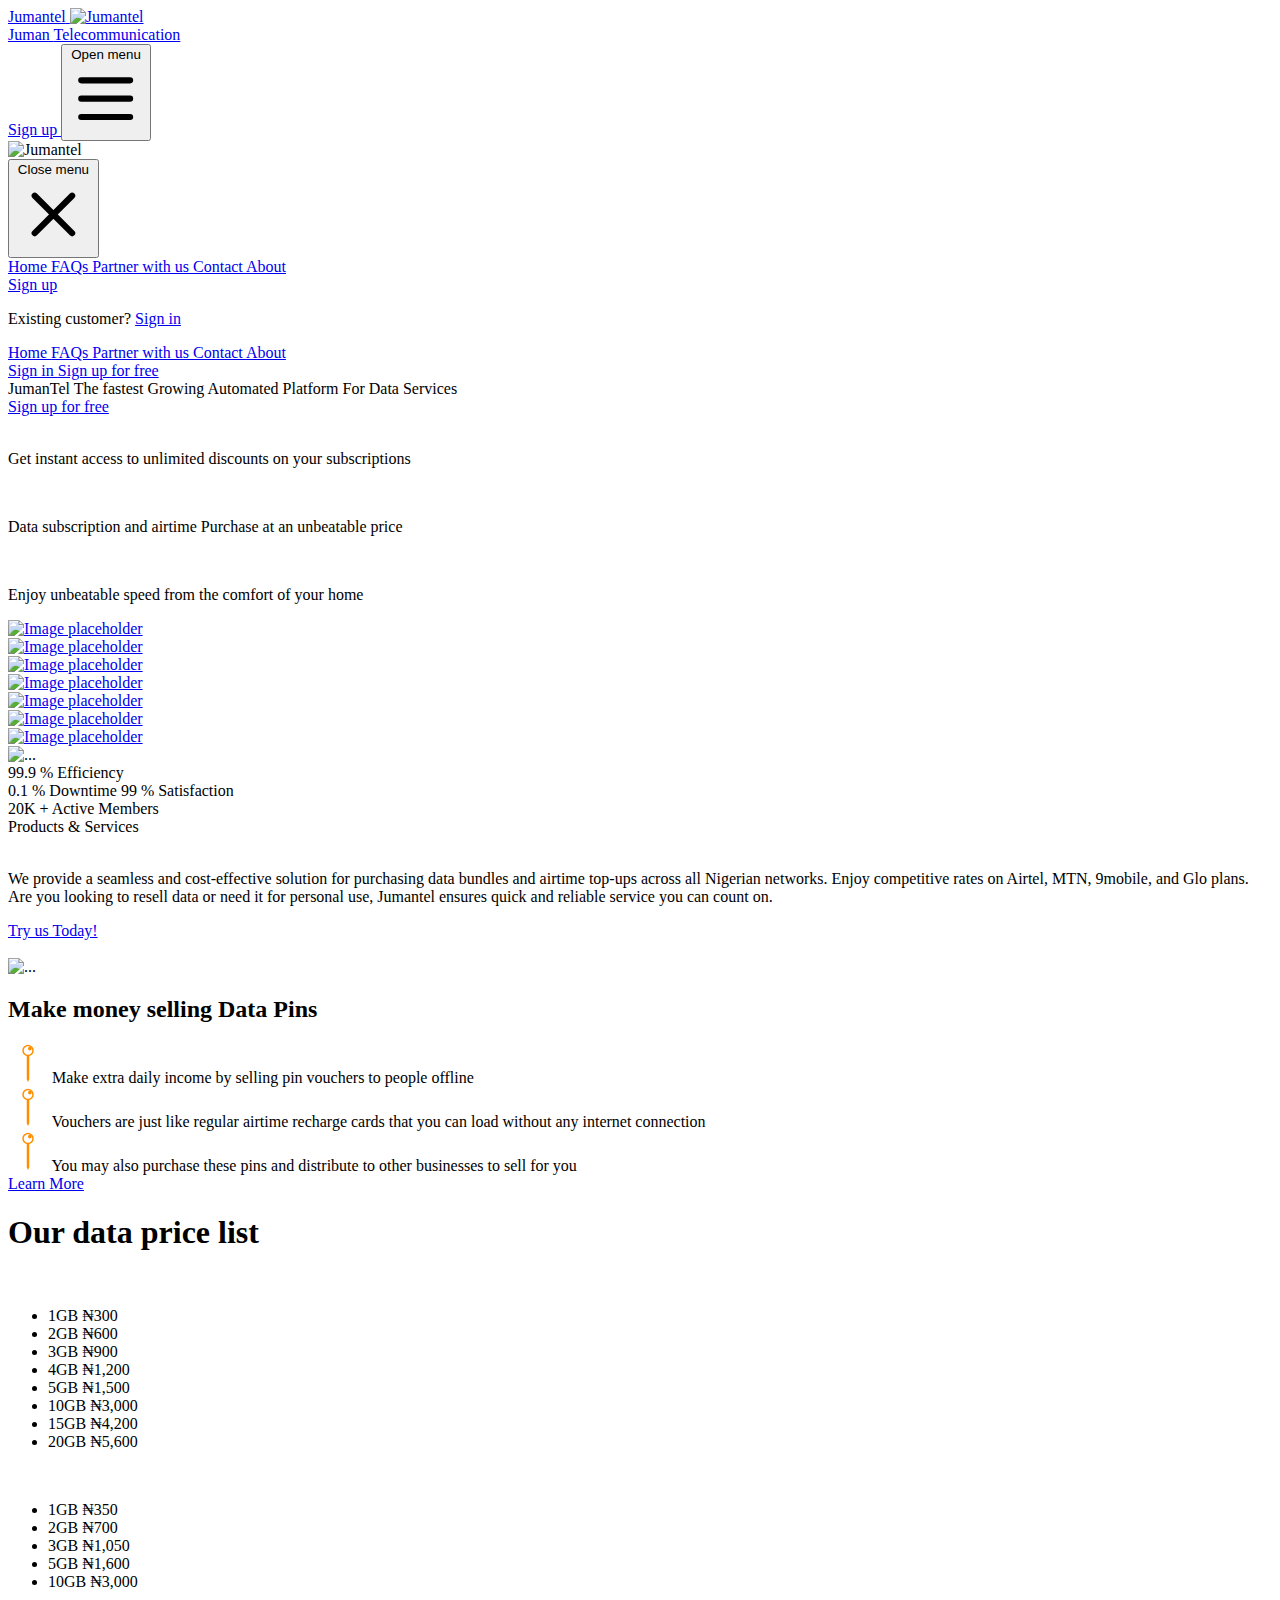
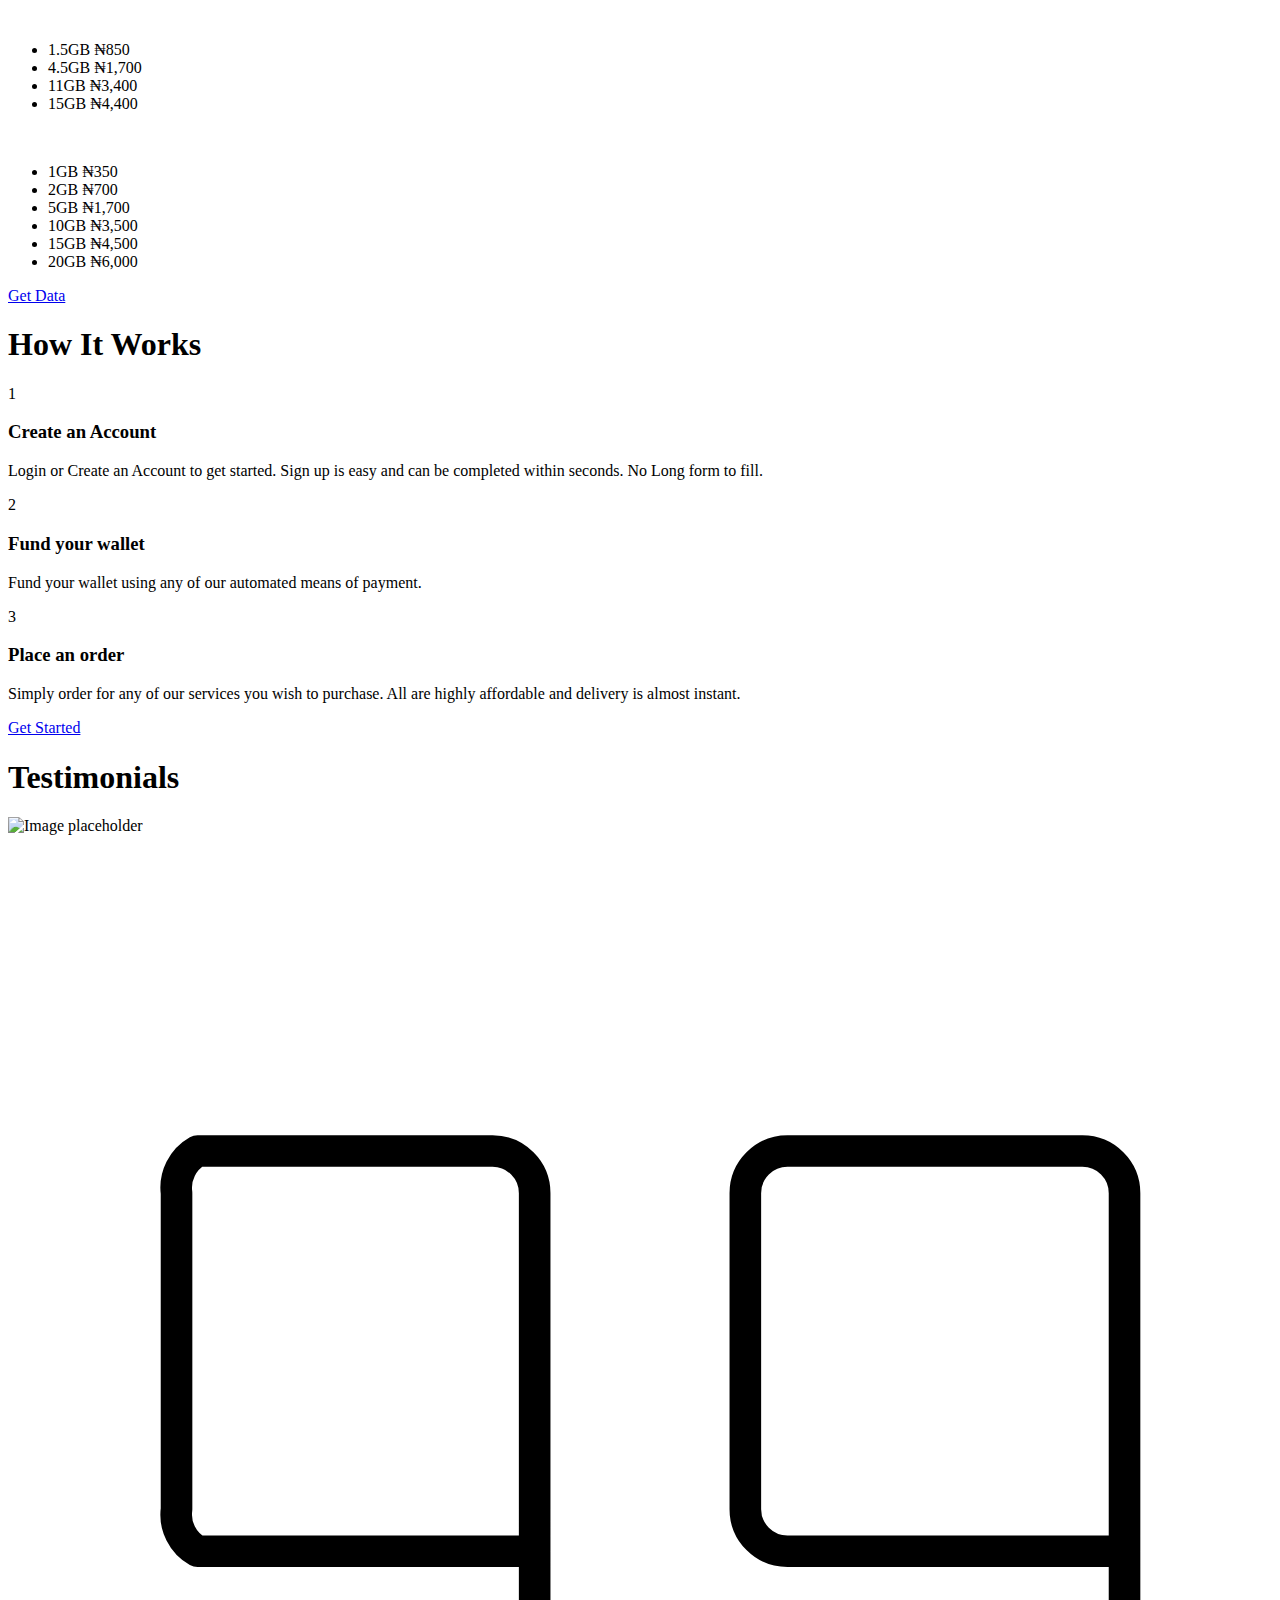
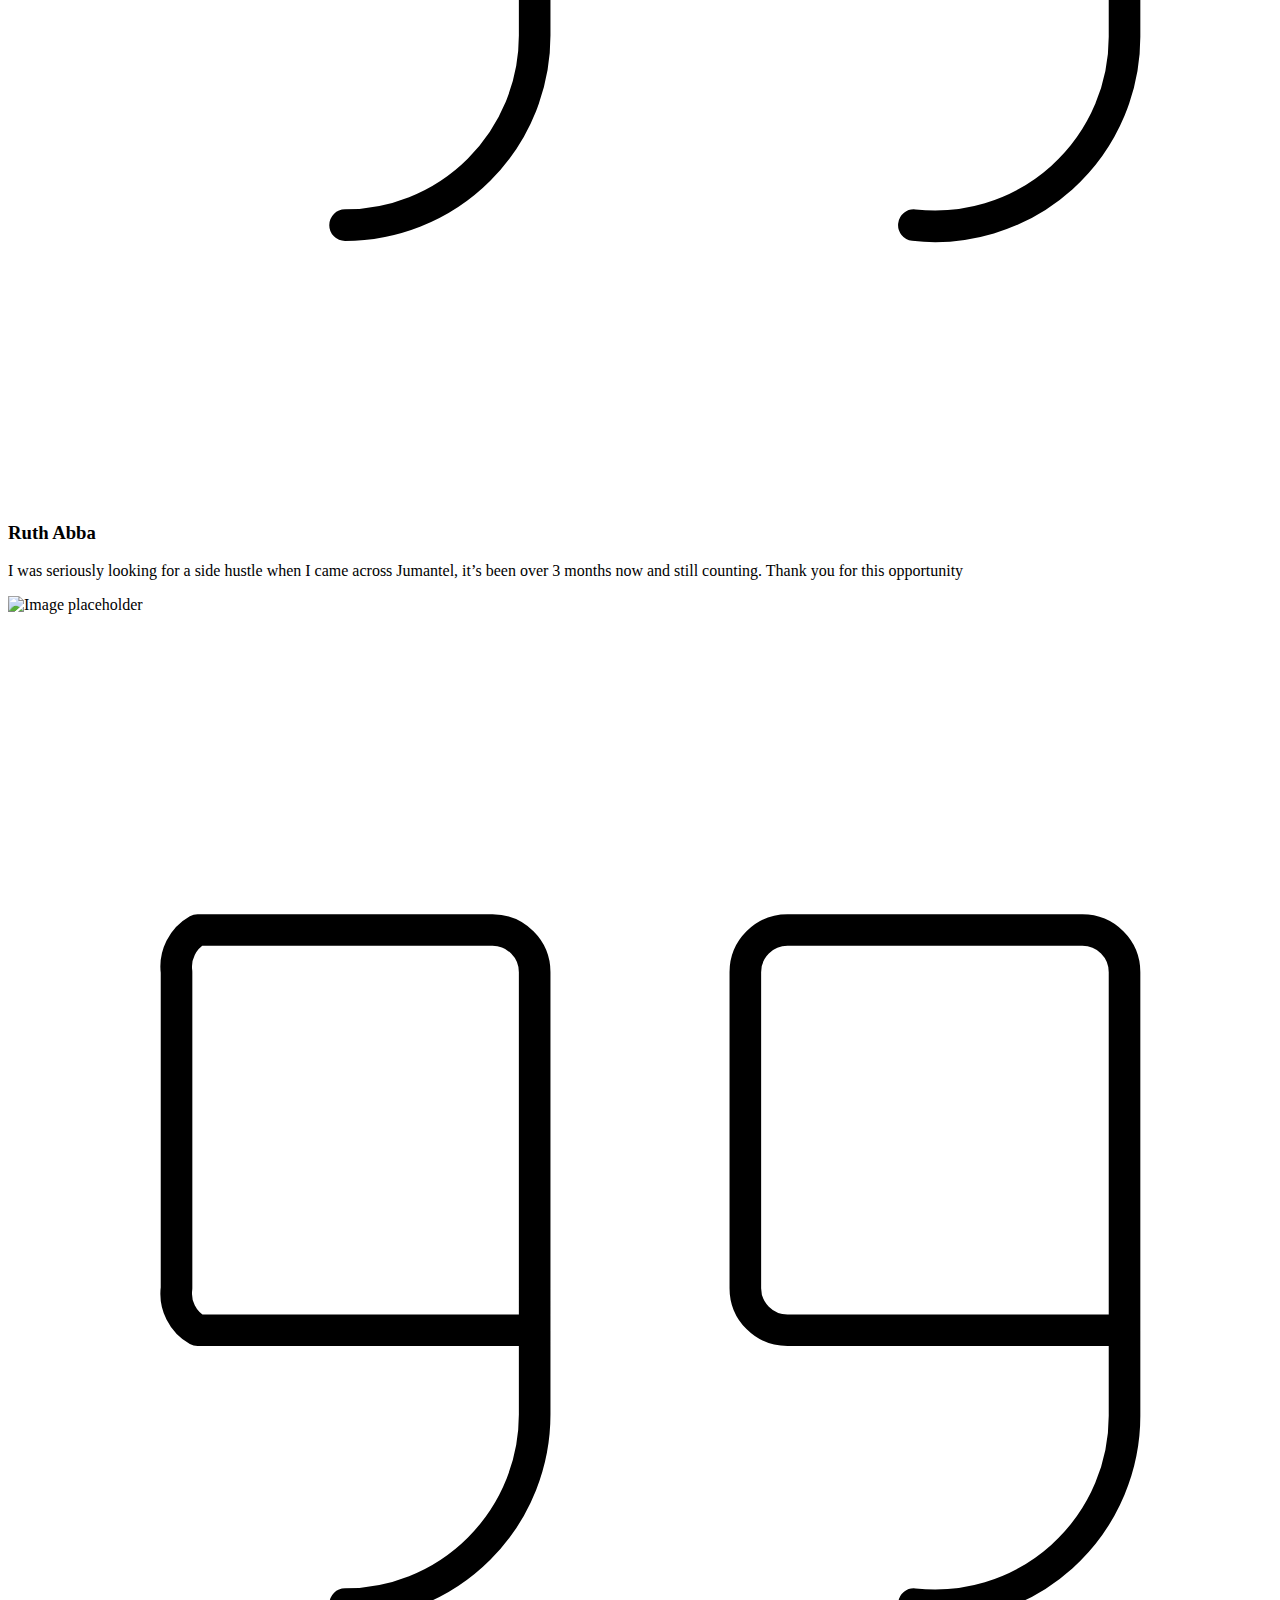
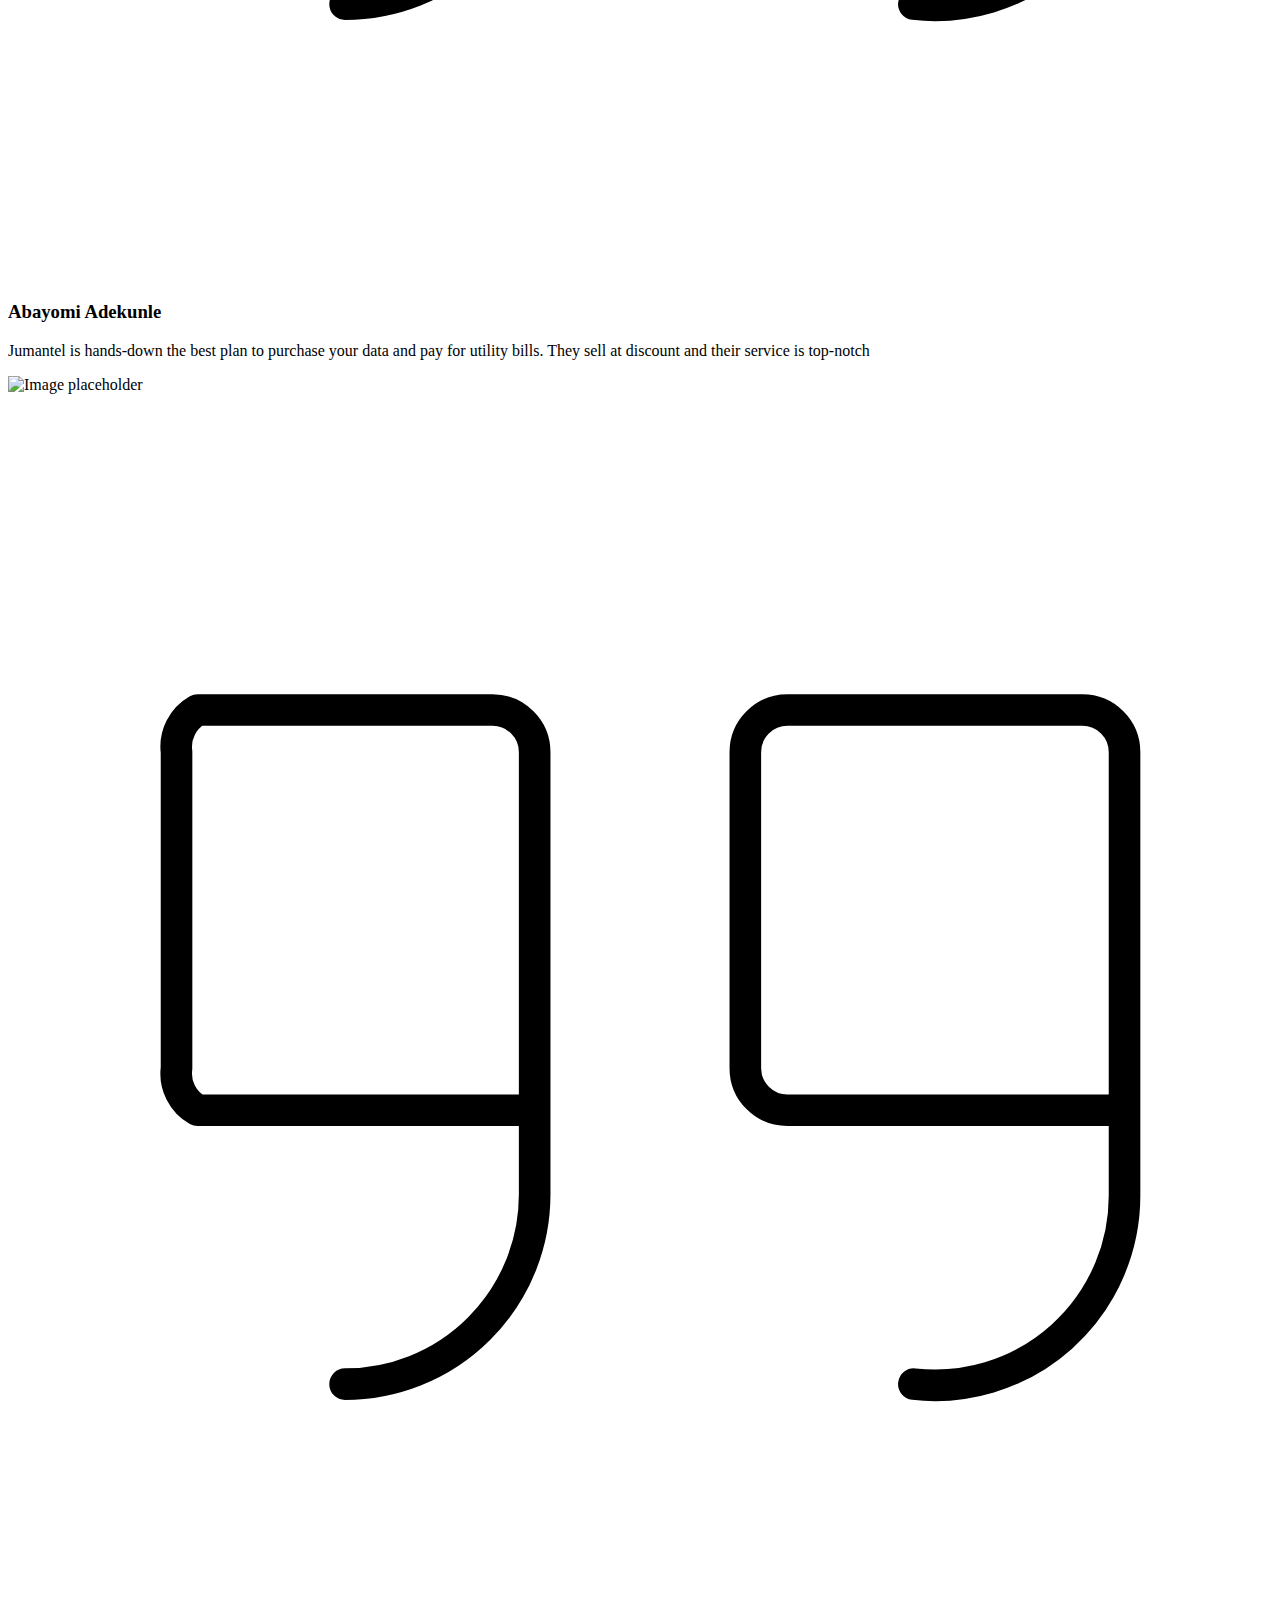
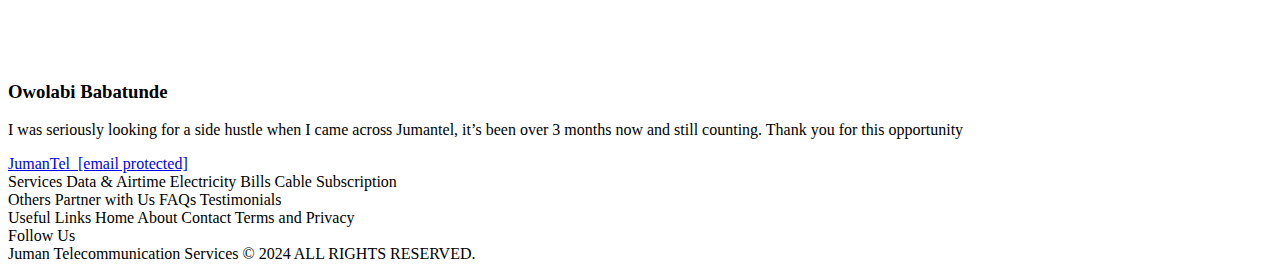
==== index.html @ 41f4f339 "Update index.html" ====
<!DOCTYPE html>
<html lang="en">

<head>
    <meta charset="UTF-8">
    <meta http-equiv="X-UA-Compatible" content="IE=edge">
    <meta name="viewport" content="width=device-width, initial-scale=1.0">
    <title>Buy cheap data plans for MTN,Glo,Airtel,9Mobile | Jumantel</title>

    <link rel="preconnect" href="https://fonts.googleapis.com/">
    <link rel="preconnect" href="https://fonts.gstatic.com/">
    <link href="https://fonts.googleapis.com/css2?family=Lato:ital,wght@0,100;0,300;0,400;0,700;0,900;1,100;1,300;1,400;1,700;1,900&amp;display=swap" rel="stylesheet"> 


    <link rel="icon" href="favicon.ico" >    
	<link rel="shortcut icon" href="favicon.ico" type="image/x-icon">
<link rel="icon" href="favicon.ico" type="image/x-icon">


<meta name="msapplication-TileColor" content="#ffffff">
<meta name="msapplication-TileImage" content="favicons/ms-icon-144x144.png">
<meta name="theme-color" content="#ffffff">    <link rel="mask-icon" href="home/outsource1/safari-pinned-tab.svg" color="#5bbad5">
    <meta name="msapplication-TileColor" content="#da532c">
    <meta name="theme-color" content="#ffffff">


    <link href="../cdn.jsdelivr.net/npm/bootstrap%405.1.1/dist/css/bootstrap.min.css" rel="stylesheet">

 
    <link rel="stylesheet" href="../unpkg.com/swiper%407.4.1/swiper-bundle.min.css"/>

    <!--Style-->
    <link rel="stylesheet" href="home/outsource1/style.css">

    <!--Alpine-->
    <script defer src="../unpkg.com/alpinejs%403.14.7/dist/cdn.min.js"></script>
    
<style type="text/css">
.social-icon svg{
    width: 30px;
    height: 30px;
}
</style>
    
</head>
<body class="font-Poppins">

    <header class="relative bg-brand-light border-b border-brand">

    <div class="max-w-7xl mx-auto px-4 sm:px-6">
      <div class="flex justify-between items-center py-4 md:justify-start md:space-x-10">
        
        <div class="flex justify-start lg:w-0 lg:flex-1">
          <a href="index.html" class="flex items-center space-x-1">
            <span class="sr-only">Jumantel</span>
            <img class="h-8 w-auto sm:h-10" src="home/outsource1/img/jumantelLogo.png" alt="Jumantel">
            <div class="italic font-black text-brand">Juman
                <span class="text-brand-yellow filter blur-[.7px]">Telecommunication</span>
            </div>
          </a>
        </div>
       
        <div x-data="{ open: false }">
            <div class="-mr-2 -my-2 md:hidden flex items-center">
                <a href="register.html" class="mr-1 whitespace-nowrap inline-flex items-center justify-center text-sm font-medium text-brand hover:text-brand">
                    Sign up
                </a>
                <button @click="open = ! open" type="button" class="p-2 inline-flex items-center justify-center text-brand focus:outline-none focus:ring-2 focus:ring-inset focus:ring-brand" aria-expanded="false">
                  <span class="sr-only">Open menu</span>
            
                  <svg class="h-6 w-6" xmlns="http://www.w3.org/2000/svg" fill="none" viewBox="0 0 24 24" stroke="currentColor" aria-hidden="true">
                    <path stroke-linecap="round" stroke-linejoin="round" stroke-width="2" d="M4 6h16M4 12h16M4 18h16" />
                  </svg>
                </button>
              </div>
             

          <div x-cloak x-show="open" x-transition @click.outside="open = false" class="z-50 absolute top-0 inset-x-0 p-2 transition transform origin-top-right md:hidden">
              <div class="rounded-lg shadow-lg ring-1 ring-black ring-opacity-5 bg-brand-light divide-y-2 divide-gray-50">
                
                <div class="pt-5 pb-6 px-5">
                  
                    <div class="flex items-center justify-between">
                        <div>
                        <img class="h-8 w-auto" src="home/outsource1/img/jumantelLogo.png" alt="Jumantel">
                        </div>
                        <div class="-mr-2">
                        <button @click="open = !open" type="button" class="bg-white rounded-md p-2 inline-flex items-center justify-center text-gray-400 hover:text-gray-500 hover:bg-gray-100 focus:outline-none focus:ring-2 focus:ring-inset focus:ring-indigo-500">
                            <span class="sr-only">Close menu</span>
                            <!-- Heroicon name: outline/x -->
                            <svg class="h-6 w-6" xmlns="http://www.w3.org/2000/svg" fill="none" viewBox="0 0 24 24" stroke="currentColor" aria-hidden="true">
                            <path stroke-linecap="round" stroke-linejoin="round" stroke-width="2" d="M6 18L18 6M6 6l12 12" />
                            </svg>
                        </button>
                        </div>
                    </div>
        
                    <div class="mt-6">
                        <nav class="grid gap-y-8">
                            <a href="#" class="-m-3 p-3 flex items-center rounded-md hover:bg-gray-50">
                                <span class="ml-3 text-base font-medium text-gray-900">
                                Home
                                </span>
                            </a>
                            <a href="#" class="-m-3 p-3 flex items-center rounded-md hover:bg-gray-50">
                                <span class="ml-3 text-base font-medium text-gray-900">
                                FAQs
                                </span>
                            </a>
                            <a href="#" class="-m-3 p-3 flex items-center rounded-md hover:bg-gray-50">
                                <span class="ml-3 text-base font-medium text-gray-900">
                                Partner with us
                                </span>
                            </a>
                            <a href="#" class="-m-3 p-3 flex items-center rounded-md hover:bg-gray-50">
                                <span class="ml-3 text-base font-medium text-gray-900">
                                Contact
                                </span>
                            </a>
                            <a href="#" class="-m-3 p-3 flex items-center rounded-md hover:bg-gray-50">
                                <span class="ml-3 text-base font-medium text-gray-900">
                                About
                                </span>
                            </a>
                        </nav>
                    </div>
        
                </div>
                
                <div class="py-6 px-5 space-y-6">
                  
                  <div>
                    <a href="register.html" class="w-full flex items-center justify-center px-4 py-2 border border-transparent rounded-md shadow-sm text-base font-medium text-white bg-brand">
                      Sign up
                    </a>
                    <p class="mt-6 text-center text-base font-medium text-gray-500">
                      Existing customer?
                      <a href="login.html" class="text-brand-yellow">
                        Sign in
                      </a>
                    </p>
                  </div>
        
                </div>
        
              </div>
            </div>
           
        </div>

       
        <nav class="hidden md:flex space-x-10">
          <a href="#" class="text-sm font-medium text-brand hover:text-brand-yellow">
            Home
          </a>
          <a href="privacy-policy" class="text-sm font-medium text-brand hover:text-brand-yellow">
            FAQs
          </a>
          <a href="#" class="text-sm font-medium text-brand hover:text-brand-yellow">
            Partner with us
          </a>
          <a href="#" class="text-sm font-medium text-brand hover:text-brand-yellow">
            Contact
          </a>
          <a href="#" class="text-sm font-medium text-brand hover:text-brand-yellow">
            About
          </a>
        </nav>
        <!--End: Navigation-->
        
        <!--Begin: Authentication-->
        <div class="hidden md:flex items-center justify-end md:flex-1 lg:w-0 space-x-10">
          <a href="login.html" class="whitespace-nowrap text-sm font-medium text-brand hover:text-brand">
            Sign in
          </a>
          <a href="register.html" class="ml-8 whitespace-nowrap inline-flex items-center justify-center text-sm font-medium py-2 px-4 rounded-md shadow bg-brand text-white hover:text-brand-yellow">
            Sign up for free
          </a>
        </div>
        <!--End: Authentication-->

      </div>
    </div>

    </header>
    <!--End: Header -->

    <!--Begin: Hero Section-->
    <section class="overflow-x-hidden bg-brand-light">
        <div class="max-w-7xl mx-auto px-4 sm:px-6 lg:px-8">
          <div class="grid grid-cols-1 md:grid-cols-2 lg:gap-20 md:pt-24">
            
            <div class="md:container mt-4 md:mt-0">

                <div class="flex flex-row space-x-5 absolute">
                    <span class="flex h-1 w-1 md:h-3 md:w-3">
                      <span class="animate-ping absolute inline-flex h-full w-full rounded-full bg-brand-yellow opacity-75"></span>
                      <span class="relative inline-flex rounded-full h-1 w-1 md:h-3 md:w-3 bg-brand-yellow"></span>
                    </span>
                    <div style="top: 25vh; left: 10vw; filter: blur(20px);" class="absolute bg-blue-900 rounded-full w-10 h-10 bg-opacity-50 animate-bounce"></div>
                    <div style="top: 5vh; left: 25vw; filter: blur(20px);" class="absolute bg-red-900 rounded-full w-10 h-10 bg-opacity-50 animate-bounce"></div>
                    <div style="top: 15vh; left: 50vw; filter: blur(9px);" class="absolute bg-green-900 rounded-full w-10 h-10 bg-opacity-50"></div>
                </div>

                <!-- Heading -->
              <div class="flex flex-col text-base lg:text-6xl">
                <span class="text-brand-yellow font-black">JumanTel</span>
                <span class="mt-3 text-xl lg:text-3xl text-black font-medium">The fastest Growing Automated Platform For Data Services</span>
              </div>
  
              <!-- Buttons -->
              <div class="mt-4 lg:mt-10">
                <a href="register.html" class="text-lg text-white py-2 px-5 rounded-md bg-brand shadow">
                    Sign up for free
                </a>
              </div>

                <!--Begin: Features-->
                <div class="z-50 lg:container mt-10 px-4 py-2 bg-white bg-opacity-25 backdrop-filter backdrop-blur-3xl shadow rounded-lg">
                    <div class="row">
                    <div class="col-12 col-md-4 flex flex-col items-center">

                        <!-- Icon -->
                        <div class="icon text-primary mb-3">
                        <img src="home/outsource1/img/man.png" class="max-w-[5rem]" alt="">
                        </div>

                        <!-- Text -->
                        <p class="text-center text-black mb-6 mb-md-0">
                            Get instant access to unlimited discounts on your subscriptions
                        </p>

                    </div>
                    <div class="col-12 col-md-4 flex flex-col items-center border-r border-l border-brand-yellow border-opacity-25">

                        <!-- Icon -->
                        <div class="icon text-primary mb-3">
                            <img src="home/outsource1/img/charts.png" class="max-w-[5rem]" alt="">
                        </div>

                        <!-- Text -->
                        <p class="text-center text-black mb-6 mb-md-0">
                            Data subscription and airtime Purchase at an unbeatable price
                        </p>

                    </div>
                    <div class="col-12 col-md-4 flex flex-col items-center">

                        <!-- Icon -->
                        <div class="icon text-primary mb-3">
                            <img src="home/outsource1/img/money.png" class="max-w-[5rem]" alt="">
                        </div>

                        <!-- Text -->
                        <p class="text-center text-black mb-0">
                            Enjoy unbeatable speed from the comfort of your home
                        </p>

                    </div>
                    </div> <!-- / .row -->
                </div>
                <!--End: Features-->

            </div>

            
            <div class="hidden md:block absolute top-[30vh] left-[100vh] h-[36rem] w-[36rem] animate-spin-slower overflow-x-hidden">
                <a href="#">
                    <div class="absolute inset-y-0 right-0 overflow-hidden">
                        <img alt="Image placeholder" src="home/outsource1/img/Airtel-Airtime.jpg" class="animate-spin-slower max-w-[2rem] rounded-full">
                    </div>
                </a>
                <a href="#">
                    <div class="absolute bottom-0 left-0 overflow-hidden">
                        <img alt="Image placeholder" src="home/outsource1/img/9mobile-Airtime.jpg" class="animate-spin-slower max-w-[2rem] rounded-full">
                    </div>
                </a>
            </div>
            <div class="hidden md:block absolute top-[30vh] left-[100vh] h-[36rem] w-[36rem] animate-spin-r overflow-x-hidden">
                <a href="#">
                    <div class="absolute top-0 left-0 overflow-hidden">
                        <img alt="Image placeholder" src="home/outsource1/img/MTN-Airtime.jpg" class="animate-spin-slower max-w-[2rem] rounded-full">
                    </div>
                </a>
                <a href="#">
                    <div class="absolute bottom-0 right-0 overflow-hidden">
                        <img alt="Image placeholder" src="home/outsource1/img/GLO-Airtime.jpg" class="animate-spin-slower max-w-[2rem] rounded-full">
                    </div>
                </a>
            </div>
            <div class="hidden md:block absolute top-[40vh] left-[110vh] h-[28rem] w-[28rem] animate-spin-slow overflow-x-hidden">
                <a href="#">
                    <div class="absolute bottom-0 right-0 overflow-hidden">
                        <img alt="Image placeholder" src="home/outsource1/img/Pay-DSTV-Subscription.jpg" class="animate-spin-slower max-w-[2rem] rounded-full">
                    </div>
                </a>
                <a href="#">
                    <div class="absolute inset-x-0 right-0 overflow-hidden">
                        <img alt="Image placeholder" src="home/outsource1/img/Gotv-Payment.jpg" class="animate-spin-slower max-w-[2rem] rounded-full">
                    </div>
                </a>
            </div>
            <div class="hidden md:block absolute top-[40vh] left-[110vh] h-[28rem] w-[28rem] animate-spin-r-fast overflow-x-hidden">
                <a href="#">
                    <div class="absolute top-0 right-0 overflow-hidden">
                        <img alt="Image placeholder" src="home/outsource1/img/Startimes-Subscription.jpg" class="animate-spin-slower max-w-[2rem] rounded-full">
                    </div>
                </a>
            </div>

            <!-- Image -->
            <img src="home/outsource1/img/anna.png" class="z-30 object-contain img-fluid" alt="...">

          </div> <!-- / .row -->
        </div> <!-- / .container -->
      </section>
    <!--End: Hero Section-->

    <!--Begin: Stats Section-->
    <section class="md:mx-20 -my-16 relative z-[60] bg-brand-light bg-opacity-75 backdrop-filter backdrop-blur-lg shadow rounded-lg py-1 md:py-3 px-1 md:px-5">
        
        <div class="flex justify-around text-sm md:text-5xl font-black text-gray-900">
            <!--Users-->
            <span class="flex flex-col items-center">
                99.9 % 
                <span class="text-xs md:text-base text-gray-600 font-semibold md:mt-3">Efficiency</span>
            </span>
            <!--Users-->
            <!--Transactions-->
            <div class="flex space-x-10 md:space-x-20 md:px-5 border-l border-r border-gray-800 border-opacity-25">
                <span class="flex flex-col items-center">
                    0.1 % 
                    <span class="text-xs md:text-base text-gray-600 font-semibold md:mt-3">Downtime</span>
                </span>
                <span class="flex flex-col items-center">
                    99 % 
                    <span class="text-xs md:text-base text-gray-600 font-semibold md:mt-3">Satisfaction</span>
                </span>
            </div>
            <!--Transactions-->
            <!--Users-->
            <span class="flex flex-col items-center">
                20K + 
                <span class="text-xs md:text-base text-gray-600 font-semibold md:mt-3">Active Members</span>
            </span>
            <!--Users-->
        </div>
        
    </section>
    <!--Begin: Stats Section-->

    <!--Begin: Products Section-->
    <section class="md:mx-20 mt-24 md:mt-32">

        <div class="flex justify-center text-gray-800 text-xl md:text-5xl font-black">
            Products & Services
        </div>
        <br />
        <div class="container jumbotron text-center">
        	<p>
				We provide a seamless and cost-effective solution for purchasing data bundles and airtime top-ups across all Nigerian networks. 
                Enjoy competitive rates on Airtel, MTN, 9mobile, and Glo plans.
				<br />
				Are you looking to resell data or need it for personal use, Jumantel ensures quick and reliable service you can count on.
			</p>
			
			<a href="login.html" class="site-btn mt-3">Try us Today!</a>
        </div>
        <br />
        
        
    </section>
    <!--End: Products Section-->

    <!--Begin: Make money section-->
    <section class="bg-brand-light pt-4 md:pt-11 pb-4 md:pb-11 md:mx-10 mt-5 md:mt-20">
        <div class="">
            <div class="row items-center">
              <div class="hidden md:flex col-12 col-md-5 col-lg-6 order-md-2">
    
                <!-- Image -->
                <img src="home/outsource1/img/bro.png" alt="..." class="img-fluid mb-6 mb-md-0">
    
              </div>
              <div class="col-12 col-md-7 col-lg-6 order-md-1 pl-8 md:pl-20">
    
                <!-- Heading -->
                <h2 class="text-xl md:text-3xl text-brand-yellow">
                    Make money selling Data Pins
                </h2>
    
                <!-- Items -->
                <div class="flex items-center mt-3 md:mt-5">
                    <svg width="40" height="40" viewBox="0 0 40 40" fill="none" xmlns="http://www.w3.org/2000/svg">
                        <path d="M20 12.5024C22.7614 12.5024 25 10.2639 25 7.50244C25 4.74102 22.7614 2.50244 20 2.50244C17.2386 2.50244 15 4.74102 15 7.50244C15 10.2639 17.2386 12.5024 20 12.5024Z" stroke="#FF8F00" stroke-width="1.5" stroke-linecap="round" stroke-linejoin="round"/>
                        <path d="M21.0275 12.3343C21.155 12.4618 21.2266 12.6347 21.2266 12.8149V35.7493C21.2264 36.0783 21.1609 36.404 21.0338 36.7074L20.2476 38.5813C20.2233 38.6254 20.1876 38.6622 20.1443 38.6879C20.1006 38.7138 20.0508 38.7275 20 38.7275C19.9492 38.7275 19.8994 38.7138 19.8557 38.6879C19.8124 38.6622 19.7767 38.6254 19.7524 38.5813L18.9662 36.7074C18.8391 36.404 18.7736 36.0783 18.7734 35.7493V12.8149C18.7734 12.6347 18.845 12.4618 18.9725 12.3343C19.1 12.2069 19.2729 12.1353 19.4531 12.1353H20.5469C20.7271 12.1353 20.9 12.2069 21.0275 12.3343Z" fill="#FF8F00" stroke="#FF8F00" stroke-width="0.046875"/>
                        <path d="M21.875 7.49902C22.9105 7.49902 23.75 6.65956 23.75 5.62402C23.75 4.58849 22.9105 3.74902 21.875 3.74902C20.8395 3.74902 20 4.58849 20 5.62402C20 6.65956 20.8395 7.49902 21.875 7.49902Z" fill="#FF8F00"/>
                        </svg>
                    <span class="text-sm md:text-base">
                        Make extra daily income by selling pin vouchers to people offline
                    </span>                        
                </div>
                <div class="flex items-center mt-3 md:mt-5">
                    <svg width="40" height="40" viewBox="0 0 40 40" fill="none" xmlns="http://www.w3.org/2000/svg">
                        <path d="M20 12.5024C22.7614 12.5024 25 10.2639 25 7.50244C25 4.74102 22.7614 2.50244 20 2.50244C17.2386 2.50244 15 4.74102 15 7.50244C15 10.2639 17.2386 12.5024 20 12.5024Z" stroke="#FF8F00" stroke-width="1.5" stroke-linecap="round" stroke-linejoin="round"/>
                        <path d="M21.0275 12.3343C21.155 12.4618 21.2266 12.6347 21.2266 12.8149V35.7493C21.2264 36.0783 21.1609 36.404 21.0338 36.7074L20.2476 38.5813C20.2233 38.6254 20.1876 38.6622 20.1443 38.6879C20.1006 38.7138 20.0508 38.7275 20 38.7275C19.9492 38.7275 19.8994 38.7138 19.8557 38.6879C19.8124 38.6622 19.7767 38.6254 19.7524 38.5813L18.9662 36.7074C18.8391 36.404 18.7736 36.0783 18.7734 35.7493V12.8149C18.7734 12.6347 18.845 12.4618 18.9725 12.3343C19.1 12.2069 19.2729 12.1353 19.4531 12.1353H20.5469C20.7271 12.1353 20.9 12.2069 21.0275 12.3343Z" fill="#FF8F00" stroke="#FF8F00" stroke-width="0.046875"/>
                        <path d="M21.875 7.49902C22.9105 7.49902 23.75 6.65956 23.75 5.62402C23.75 4.58849 22.9105 3.74902 21.875 3.74902C20.8395 3.74902 20 4.58849 20 5.62402C20 6.65956 20.8395 7.49902 21.875 7.49902Z" fill="#FF8F00"/>
                        </svg>
                    <span class="text-sm md:text-base">
                        Vouchers are just like regular airtime recharge cards that you can load without any internet connection 
                    </span>                        
                </div>
                <div class="flex items-center mt-3 md:mt-5">
                    <svg width="40" height="40" viewBox="0 0 40 40" fill="none" xmlns="http://www.w3.org/2000/svg">
                        <path d="M20 12.5024C22.7614 12.5024 25 10.2639 25 7.50244C25 4.74102 22.7614 2.50244 20 2.50244C17.2386 2.50244 15 4.74102 15 7.50244C15 10.2639 17.2386 12.5024 20 12.5024Z" stroke="#FF8F00" stroke-width="1.5" stroke-linecap="round" stroke-linejoin="round"/>
                        <path d="M21.0275 12.3343C21.155 12.4618 21.2266 12.6347 21.2266 12.8149V35.7493C21.2264 36.0783 21.1609 36.404 21.0338 36.7074L20.2476 38.5813C20.2233 38.6254 20.1876 38.6622 20.1443 38.6879C20.1006 38.7138 20.0508 38.7275 20 38.7275C19.9492 38.7275 19.8994 38.7138 19.8557 38.6879C19.8124 38.6622 19.7767 38.6254 19.7524 38.5813L18.9662 36.7074C18.8391 36.404 18.7736 36.0783 18.7734 35.7493V12.8149C18.7734 12.6347 18.845 12.4618 18.9725 12.3343C19.1 12.2069 19.2729 12.1353 19.4531 12.1353H20.5469C20.7271 12.1353 20.9 12.2069 21.0275 12.3343Z" fill="#FF8F00" stroke="#FF8F00" stroke-width="0.046875"/>
                        <path d="M21.875 7.49902C22.9105 7.49902 23.75 6.65956 23.75 5.62402C23.75 4.58849 22.9105 3.74902 21.875 3.74902C20.8395 3.74902 20 4.58849 20 5.62402C20 6.65956 20.8395 7.49902 21.875 7.49902Z" fill="#FF8F00"/>
                        </svg>
                    <span class="text-sm md:text-base">
                        You may also purchase these pins and distribute to other businesses to sell for you
                    </span>                        
                </div>

                <div class="text-center text-md-start mt-4">
                    <a href="#" class="btn text-brand px-5 border-2 border-brand lift me-1">
                        Learn More
                    </a>
                </div>
    
              </div>
            </div> <!-- / .row -->
          </div>
    </section>
    <!--Begin: Make money section-->
    
    <!--Begin: Price List-->
    <section class="mt-3 md:mt-10 mx-3 md:mx-24">
        <h1 class="mb-3 md:mb-10 text-base md:text-xl text-brand font-bold">
            Our data price list
        </h1>
        <!--Pricing Grid-->
        <div class="grid grid-cols-1 sm:grid-cols-2 md:grid-cols-2 lg:grid-cols-4 gap-5">
            
            <!--MTN-->
            <div class=" flex flex-col border-[1.5px] border-yellow-400 rounded-md shadow">
                <!--Image-->
                <div class="flex justify-center items-center py-2">
                    <img src="home/outsource1/img/MTN-Airtime.jpg" class="img-fluid max-w-[4rem]" alt="">
                </div>
                <!--Image-->
                <!--Items-->
                <div class="block py-2">
                    <ul class="px-3 list-none space-y-3">
                    	                    	                        <li class="flex justify-between pb-3 bg-brand-light p-2 rounded-md">
                            <span class="">1GB</span>
                            <span class="flex flex-col">
                                <span class="">₦300</span>
                            </span>
                        </li>
                                            	                        <li class="flex justify-between pb-3 bg-brand-light p-2 rounded-md">
                            <span class="">2GB</span>
                            <span class="flex flex-col">
                                <span class="">₦600</span>
                            </span>
                        </li>
                                            	                        <li class="flex justify-between pb-3 bg-brand-light p-2 rounded-md">
                            <span class="">3GB</span>
                            <span class="flex flex-col">
                                <span class="">₦900</span>
                            </span>
                        </li>
                                            	                        <li class="flex justify-between pb-3 bg-brand-light p-2 rounded-md">
                            <span class="">4GB</span>
                            <span class="flex flex-col">
                                <span class="">₦1,200</span>
                            </span>
                        </li>
                                            	                        <li class="flex justify-between pb-3 bg-brand-light p-2 rounded-md">
                            <span class="">5GB</span>
                            <span class="flex flex-col">
                                <span class="">₦1,500</span>
                            </span>
                        </li>
                                            	                        <li class="flex justify-between pb-3 bg-brand-light p-2 rounded-md">
                            <span class="">10GB</span>
                            <span class="flex flex-col">
                                <span class="">₦3,000</span>
                            </span>
                        </li>
                                            	                        <li class="flex justify-between pb-3 bg-brand-light p-2 rounded-md">
                            <span class="">15GB</span>
                            <span class="flex flex-col">
                                <span class="">₦4,200</span>
                            </span>
                        </li>
                                            	                        <li class="flex justify-between pb-3 bg-brand-light p-2 rounded-md">
                            <span class="">20GB</span>
                            <span class="flex flex-col">
                                <span class="">₦5,600</span>
                            </span>
                        </li>
                                            	                    	                    	                    	                    	                    	                    	                    	                    	                    	                    	                    	                    	                    	                    	                    </ul>
                </div>
                <!--Items-->
            </div>
            <!--MTN-->
            
            <!--GLO-->
            <div class="flex flex-col border-[1.5px] border-green-500 rounded-md shadow">
                <!--Image-->
                <div class="flex justify-center items-center py-2">
                    <img src="home/outsource1/img/GLO-Airtime.jpg" class="img-fluid max-w-[4rem]" alt="">
                </div>
                <!--Image-->
                <!--Items-->
                <div class="block py-2">
                    <ul class="px-3 list-none space-y-3">
                    	                    	                    	                    	                    	                    	                    	                    	                    	                    	                    	                    	                    	                    	                    	                    	                        <li class="flex justify-between pb-3 bg-brand-light p-2 rounded-md">
                            <span class="">1GB</span>
                            <span class="flex flex-col">
                                <span class="">₦350</span>
                            </span>
                        </li>
                                            	                        <li class="flex justify-between pb-3 bg-brand-light p-2 rounded-md">
                            <span class="">2GB</span>
                            <span class="flex flex-col">
                                <span class="">₦700</span>
                            </span>
                        </li>
                                            	                        <li class="flex justify-between pb-3 bg-brand-light p-2 rounded-md">
                            <span class="">3GB</span>
                            <span class="flex flex-col">
                                <span class="">₦1,050</span>
                            </span>
                        </li>
                                            	                        <li class="flex justify-between pb-3 bg-brand-light p-2 rounded-md">
                            <span class="">5GB</span>
                            <span class="flex flex-col">
                                <span class="">₦1,600</span>
                            </span>
                        </li>
                                            	                        <li class="flex justify-between pb-3 bg-brand-light p-2 rounded-md">
                            <span class="">10GB</span>
                            <span class="flex flex-col">
                                <span class="">₦3,000</span>
                            </span>
                        </li>
                                            	                    	                    	                    	                    </ul>
                </div>
                <!--Items-->
            </div>
            <!--GLO-->
            <!--9MOBILE-->
            <div class="flex flex-col border-[1.5px] border-green-700 rounded-md shadow">
                <!--Image-->
                <div class="flex justify-center items-center py-2">
                    <img src="home/outsource1/img/9mobile-Airtime.jpg" class="img-fluid max-w-[4rem]" alt="">
                </div>
                <!--Image-->
                <!--Items-->
                <div class="block py-2">
                    <ul class="px-3 list-none space-y-3">
                    	                    	                    	                    	                    	                    	                    	                    	                    	                    	                    	                    	                    	                    	                    	                    	                    	                    	                    	                    	                    	                        <li class="flex justify-between pb-3 bg-brand-light p-2 rounded-md">
                            <span class="">1.5GB</span>
                            <span class="flex flex-col">
                                <span class="">₦850</span>
                            </span>
                        </li>
                                            	                        <li class="flex justify-between pb-3 bg-brand-light p-2 rounded-md">
                            <span class="">4.5GB</span>
                            <span class="flex flex-col">
                                <span class="">₦1,700</span>
                            </span>
                        </li>
                                            	                        <li class="flex justify-between pb-3 bg-brand-light p-2 rounded-md">
                            <span class="">11GB</span>
                            <span class="flex flex-col">
                                <span class="">₦3,400</span>
                            </span>
                        </li>
                                            	                        <li class="flex justify-between pb-3 bg-brand-light p-2 rounded-md">
                            <span class="">15GB</span>
                            <span class="flex flex-col">
                                <span class="">₦4,400</span>
                            </span>
                        </li>
                                            </ul>
                </div>
                <!--Items-->
            </div>
            <!--9MOBILE-->
            <!--AIRTEL-->
            <div class="flex flex-col border-[1.5px] border-red-700 rounded-md shadow">
                <!--Image-->
                <div class="flex justify-center items-center py-2">
                    <img src="home/outsource1/img/Airtel-Airtime.jpg" class="img-fluid max-w-[4rem]" alt="">
                </div>
                <!--Image-->
                <!--Items-->
                <div class="block py-2">
                    <ul class="px-3 list-none space-y-3">
                    	                    	                    	                    	                    	                    	                    	                    	                    	                    	                        <li class="flex justify-between pb-3 bg-brand-light p-2 rounded-md">
                            <span class="">1GB</span>
                            <span class="flex flex-col">
                                <span class="">₦350</span>
                            </span>
                        </li>
                                            	                        <li class="flex justify-between pb-3 bg-brand-light p-2 rounded-md">
                            <span class="">2GB</span>
                            <span class="flex flex-col">
                                <span class="">₦700</span>
                            </span>
                        </li>
                                            	                        <li class="flex justify-between pb-3 bg-brand-light p-2 rounded-md">
                            <span class="">5GB</span>
                            <span class="flex flex-col">
                                <span class="">₦1,700</span>
                            </span>
                        </li>
                                            	                        <li class="flex justify-between pb-3 bg-brand-light p-2 rounded-md">
                            <span class="">10GB</span>
                            <span class="flex flex-col">
                                <span class="">₦3,500</span>
                            </span>
                        </li>
                                            	                        <li class="flex justify-between pb-3 bg-brand-light p-2 rounded-md">
                            <span class="">15GB</span>
                            <span class="flex flex-col">
                                <span class="">₦4,500</span>
                            </span>
                        </li>
                                            	                        <li class="flex justify-between pb-3 bg-brand-light p-2 rounded-md">
                            <span class="">20GB</span>
                            <span class="flex flex-col">
                                <span class="">₦6,000</span>
                            </span>
                        </li>
                                            	                    	                    	                    	                    	                    	                    	                    	                    	                    </ul>
                </div>
                <!--Items-->
            </div>
            <!--AIRTEL-->
        </div>
        <!--Pricing Grid-->

        <!--Get Data-->
        <div class="flex justify-center items-center text-center text-md-start mt-10">
            <a href="login.html" class="btn text-brand px-5 border-[1.2px] border-brand lift me-1">
                Get Data
            </a>
        </div>
        <!--Get Data-->
        
    </section>
    <!--End: Price List-->    
    <!--Begin: How it works-->
    <section class="mt-3 md:mt-20 mx-3 md:mx-24">
        <h1 class="mb-3 md:mb-10 text-base md:text-xl text-brand font-bold">
            How It Works
        </h1>

        <!--Begin: Grid-->
        <div class="row gap-5">
            <!--Begin: Column-->
            <div class="col px-10 bg-brand-light">
                <!-- Icon -->
                <div class="mb-2 mt-4">
                    <div class="relative w-16 h-16 bg-white border-[1px] border-brand rounded-full flex justify-center items-center text-center text-4xl text-brand-yellow p-4">
                        1
                    </div>
                </div>
                <!-- Heading -->
                <h3 class="text-base font-bold text-brand mb-2">
                    Create an Account
                </h3>
                <!-- Text -->
                <p class="text-black mb-6 md:mb-4">
                    Login or Create an Account to get started. Sign up is easy and can be completed within seconds. No Long form to fill.
                </p>
            </div>
            <!--End: Column-->

            <!--Begin: Column-->
            <div class="col px-10 bg-brand-light">
                <!-- Icon -->
                <div class="mb-2 mt-4">
                    <div class="relative w-16 h-16 bg-white border-[1px] border-brand rounded-full flex justify-center items-center text-center text-4xl text-brand-yellow p-4">
                        2
                    </div>
                </div>
                <!-- Heading -->
                <h3 class="text-base font-bold text-brand mb-2">
                    Fund your wallet
                </h3>
                <!-- Text -->
                <p class="text-black mb-6 md:mb-4">
                    Fund your wallet using any of our automated means of payment.
                </p>
            </div>
            <!--End: Column-->

            <!--Begin: Column-->
            <div class="col px-10 bg-brand-light">
                <!-- Icon -->
                <div class="mb-2 mt-4">
                    <div class="relative w-16 h-16 bg-white border-[1px] border-brand rounded-full flex justify-center items-center text-center text-4xl text-brand-yellow p-4">
                        3
                    </div>
                </div>
                <!-- Heading -->
                <h3 class="text-base font-bold text-brand mb-2">
                    Place an order 
                </h3>
                <!-- Text -->
                <p class="text-black mb-6 md:mb-4">
                    Simply order for any of our services you wish to purchase. All are highly affordable and delivery is almost instant.
                </p>
            </div>
            <!--End: Column-->

        </div>
        <!--End: Grid-->

        <!--Get Started-->
        <div class="flex justify-center items-center text-center text-md-start mt-10">
            <a href="login.html" class="btn text-brand px-5 border-[1.2px] border-brand lift me-1">
                Get Started
            </a>
        </div>
        <!--Get Started-->
    </section>
    <!--End: How it works-->

    <!--Begin: Testimonials-->
    <section class="mt-4 md:mt-20 md:mx-24">
        <h1 class="mb-4 md:mb-10 ml-4 text-base md:text-xl text-brand font-bold">
            Testimonials
        </h1>

        <!--Begin: Slider-->
        <div class="swiper">
            <!-- Additional required wrapper -->
            <div class="swiper-wrapper">
                <!-- Slides -->
                
                <!--Begin: Testimonial-->
                <div class="swiper-slide pl-1 pr-3 bg-brand-light">
                    <div class="flex items-center">
                        <!--Image-->
                        <div class="relative mx-4 my-4">
                            
                            <img alt="Image placeholder" src="img/default.jpg" class="img-fluid max-w-[10rem] rounded-top zindex-100">
                            
                            <div class="ml-32 absolute bottom-0 left-0 w-14 h-14 bg-[#82AA97] rounded-full p-2">
                                <svg fill="none" xmlns="http://www.w3.org/2000/svg" viewBox="0 0 60 60">
                                    <path d="M25 34H9a2 2 0 0 1-1-2V17a2 2 0 0 1 1-2h14a2 2 0 0 1 2 2v21a9 9 0 0 1-9 9m37-13H37a2 2 0 0 1-2-2V17a2 2 0 0 1 2-2h14a2 2 0 0 1 2 2v21a9 9 0 0 1-10 9" stroke="#000" stroke-width="1.5" stroke-linecap="round" stroke-linejoin="round"/>
                                </svg>                          
                            </div>

                        </div>
                        <!--Image-->
                        <!--content-->
                        <div>
                            <!-- Heading -->
                            <h3 class="text-2xl font-bold text-brand-yellow mb-2">
                                Ruth Abba 
                            </h3>
                            <!-- Text -->
                            <p class="text-black mb-6 md:mb-4">
                                I was seriously looking for a side hustle when I came across Jumantel, it’s been over 3 months now and still counting. Thank you for this opportunity
                            </p>
                        </div>
                        <!--Content-->
                    </div>
                </div>
                <!--End: Testimonial-->
                <!--Begin: Testimonial-->
                <div class="swiper-slide pl-1 pr-3 bg-brand-light">
                    <div class="flex items-center">
                        <!--Image-->
                        <div class="relative mx-4 my-4">
                            
                            <img alt="Image placeholder" src="img/default.jpg" class="img-fluid max-w-[10rem] rounded-top zindex-100">
                            
                            <div class="ml-32 absolute bottom-0 left-0 w-14 h-14 bg-[#82AA97] rounded-full p-2">
                                <svg fill="none" xmlns="http://www.w3.org/2000/svg" viewBox="0 0 60 60">
                                    <path d="M25 34H9a2 2 0 0 1-1-2V17a2 2 0 0 1 1-2h14a2 2 0 0 1 2 2v21a9 9 0 0 1-9 9m37-13H37a2 2 0 0 1-2-2V17a2 2 0 0 1 2-2h14a2 2 0 0 1 2 2v21a9 9 0 0 1-10 9" stroke="#000" stroke-width="1.5" stroke-linecap="round" stroke-linejoin="round"/>
                                </svg>                          
                            </div>

                        </div>
                        <!--Image-->
                        <!--content-->
                        <div>
                            <!-- Heading -->
                            <h3 class="text-2xl font-bold text-brand-yellow mb-2">
                                Abayomi Adekunle 
                            </h3>
                            <!-- Text -->
                            <p class="text-black mb-6 md:mb-4">
                                Jumantel is hands-down the best plan to purchase your data and pay for utility bills. They sell at discount and their service is top-notch
                            </p>
                        </div>
                        <!--Content-->
                    </div>
                </div>
                <!--End: Testimonial--><!--Begin: Testimonial-->
                <div class="swiper-slide pl-1 pr-3 bg-brand-light">
                    <div class="flex items-center">
                        <!--Image-->
                        <div class="relative mx-4 my-4">
                            
                            <img alt="Image placeholder" src="img/default.jpg" class="img-fluid max-w-[10rem] rounded-top zindex-100">
                            
                            <div class="ml-32 absolute bottom-0 left-0 w-14 h-14 bg-[#82AA97] rounded-full p-2">
                                <svg fill="none" xmlns="http://www.w3.org/2000/svg" viewBox="0 0 60 60">
                                    <path d="M25 34H9a2 2 0 0 1-1-2V17a2 2 0 0 1 1-2h14a2 2 0 0 1 2 2v21a9 9 0 0 1-9 9m37-13H37a2 2 0 0 1-2-2V17a2 2 0 0 1 2-2h14a2 2 0 0 1 2 2v21a9 9 0 0 1-10 9" stroke="#000" stroke-width="1.5" stroke-linecap="round" stroke-linejoin="round"/>
                                </svg>                          
                            </div>

                        </div>
                        <!--Image-->
                        <!--content-->
                        <div>
                            <!-- Heading -->
                            <h3 class="text-2xl font-bold text-brand-yellow mb-2">
                                Owolabi Babatunde
                            </h3>
                            <!-- Text -->
                            <p class="text-black mb-6 md:mb-4">
                                I was seriously looking for a side hustle when I came across Jumantel, it’s been over 3 months now and still counting. Thank you for this opportunity
                            </p>
                        </div>
                        <!--Content-->
                    </div>
                </div>
                <!--End: Testimonial-->
            </div>
            <!-- If we need pagination -->
            <div class="swiper-pagination mt-4 relative"></div>
        </div>
        <!--End: Slider-->
        
    </section>
    
    <!--Begin: Footer-->
    <footer class="bg-brand mt-20 pt-10 pb-2">
        <!--Begin: Grid-->
        <div class="mx-3 md:mx-24 grid grid-cols-1 lg:grid-cols-5 gap-4">
            <!--Logo-->
            <div class="flex flex-col space-y-2">
                <a href="#">
                    <span class="sr-only">JumanTel</span>
                    <img class="h-8 w-auto img-fluid sm:h-10" src="home/outsource1/img/jumatelfooter.png" alt="">
                </a>
                <span class="text-sm font-medium text-white"><a href="cdn-cgi/l/email-protection.html" class="__cf_email__" data-cfemail="dcafa9acacb3aea89cafacb9b9b8a5b8bda8bdf2bfb3b1f2b2bb">[email&#160;protected]</a></span>
            </div>
           
            <div class="flex flex-col space-y-2">
            	<div class="d-none">
                    <span class="text-sm font-medium text-white">Services</span>
                    <span class="text-sm font-medium text-white">Data & Airtime</span>
                    <span class="text-sm font-medium text-white">Electricity Bills</span>
                    <span class="text-sm font-medium text-white">Cable Subscription</span>
            	</div>
            </div>
            <!--Services-->
            <!--Others-->
            <div class="flex flex-col space-y-2">
            	<div class="d-none">
                    <span class="text-sm font-medium text-white">Others</span>
                    <span class="text-sm font-medium text-white">Partner with Us</span>
                    <span class="text-sm font-medium text-white">FAQs</span>
                    <span class="text-sm font-medium text-white">Testimonials</span>
                </div>
            </div>
            <!--Others-->
            <!--Useful Links-->
            <div class="flex flex-col space-y-2">
            	<div class="d-none">
                    <span class="text-sm font-medium text-white">Useful Links</span>
                    <span class="text-sm font-medium text-white">Home</span>
                    <span class="text-sm font-medium text-white">About</span>
                    <span class="text-sm font-medium text-white">Contact</span>
                    <span class="text-sm font-medium text-white">Terms and Privacy</span>
                </div>
            </div>
            <!--Useful Links-->
            <!--Social Links-->
            <div class="flex flex-col space-y-2">
                <span class="text-sm font-medium text-white">Follow Us</span>
                <!--div class="flex items-center space-x-8">
                	<a href="https://facebook.com/jumantel" class="social-icon" >
                        <svg fill="none" xmlns="http://www.w3.org/2000/svg" viewBox="0 0 40 40">
                            <path d="M36 2H4a2 2 0 0 0-1 2v32a2 2 0 0 0 1 1h16V24h-4v-5h4v-4c0-5 3-7 7-7h5v5h-4c-2 0-2 1-2 2v4h5l-1 5h-4v13h10a2 2 0 0 0 2-1V4a2 2 0 0 0-2-2Z" fill="#fff"/>
                        </svg>                      
                	</a>
                	<a href="https://www.instagram.com/jumantel/" class="social-icon" >
                        <svg fill="none" xmlns="http://www.w3.org/2000/svg" viewBox="0 0 40 40">
                            <path d="M27 5a7 7 0 0 1 8 8v14a7 7 0 0 1-8 8H13a7 7 0 0 1-8-8V13a7 7 0 0 1 8-8h14Zm0-3H13C7 2 3 7 3 13v14c0 6 4 10 10 10h14c6 0 11-4 11-10V13c0-6-5-11-11-11Z" fill="#fff"/>
                            <path d="M29 13a2 2 0 1 1 0-5 2 2 0 0 1 0 5ZM20 14a6 6 0 1 1 0 12 6 6 0 0 1 0-12Zm0-3a9 9 0 1 0 0 18 9 9 0 0 0 0-18Z" fill="#fff"/>
                        </svg>
                    </a>
                	<a href="https://twitter.com/jumantel" class="social-icon" >
                        <svg fill="none" xmlns="http://www.w3.org/2000/svg" viewBox="0 0 40 40">
                            <path d="m39 9-5 1 4-4-5 1a8 8 0 0 0-13 6v1A22 22 0 0 1 4 6a7 7 0 0 0 2 10H3c0 3 2 6 6 7a8 8 0 0 1-4 0c1 3 4 5 8 5a16 16 0 0 1-12 4l12 3a22 22 0 0 0 22-23l4-3Z" fill="#fff"/>
                        </svg>
                    </a>
                	<a href="https://api.whatsapp.com/send?phone=2349031286947" class="social-icon" >
                        <svg fill="none" xmlns="http://www.w3.org/2000/svg" viewBox="0 0 40 40">
                            <path fill-rule="evenodd" clip-rule="evenodd" d="M32 8a17 17 0 0 0-12-6A17 17 0 0 0 5 29l-2 8 9-2 8 2A17 17 0 0 0 32 8ZM20 34c-3 0-5 0-7-2h-1l-5 1 1-5c-2-3-2-5-2-8a14 14 0 0 1 29 0c0 8-7 14-15 14Zm8-11-3-1h-1l-1 2h-1l-4-2-2-3v-1l1-1v-1l-1-3-1-1h-1a2 2 0 0 0-1 0l-2 4 2 4c0 1 3 5 7 7l3 1h3l3-2v-2l-1-1Z" fill="#fff"/>
                        </svg>
                    </a>                     
                -->
            </div>
        
        </div>
      
        <div class="flex justify-center text-center items-center text-white mt-3 mb-1">
            Juman Telecommunication Services © 2024 ALL RIGHTS RESERVED.
        </div>
    </footer>
    <!--End: Footer-->
	
    <!--Bootsrap-->
    <script src="https://cdn.jsdelivr.net/npm/bootstrap@5.1.1/dist/js/bootstrap.bundle.min.js"></script>


    <!--Swiper JS-->
    <script src="../unpkg.com/swiper%407.4.1/swiper-bundle.min.js"></script>
    
    <script type="module">
      
        const swiper = new Swiper('.swiper', {
            // Optional parameters
            direction: 'horizontal',
            loop: true,
            grabCursor: true,
            slidesPerView: 2,
            centeredSlides: false,
            spaceBetween: 50,
            
            // Responsive breakpoints
            breakpoints: {
                // when window width is >= 320px
                320: {
                slidesPerView: 1,
                },
                // when window width is >= 480px
                480: {
                slidesPerView: 1,
                },
                // when window width is >= 640px
                750: {
                slidesPerView: 2,
                spaceBetween: 50,
                }
            },
          
            autoplay: {
                delay: 5000,
            },

            // If we need pagination
            pagination: {
              el: '.swiper-pagination',
              clickable: true,
            },
          
          });
          
    </script>
    <script src="home/outsource1/app.js"></script>
</body>

</html>
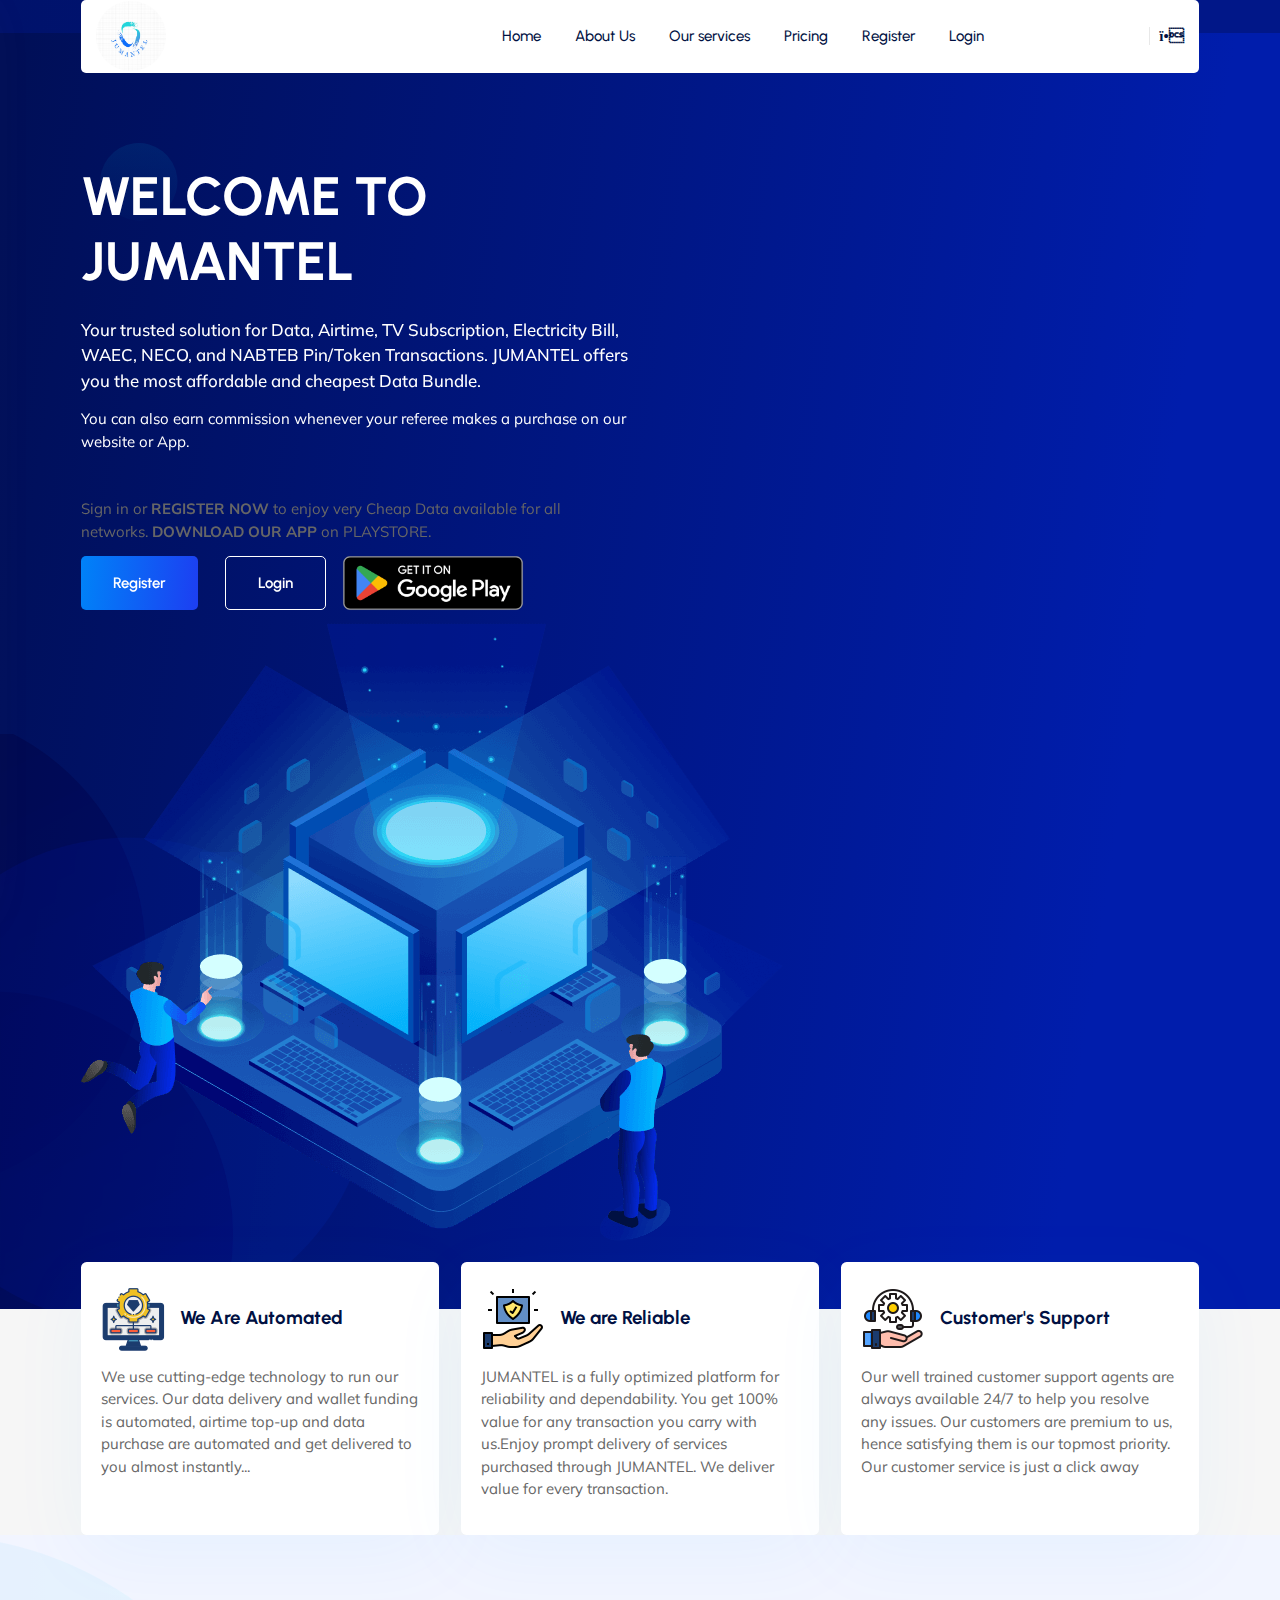
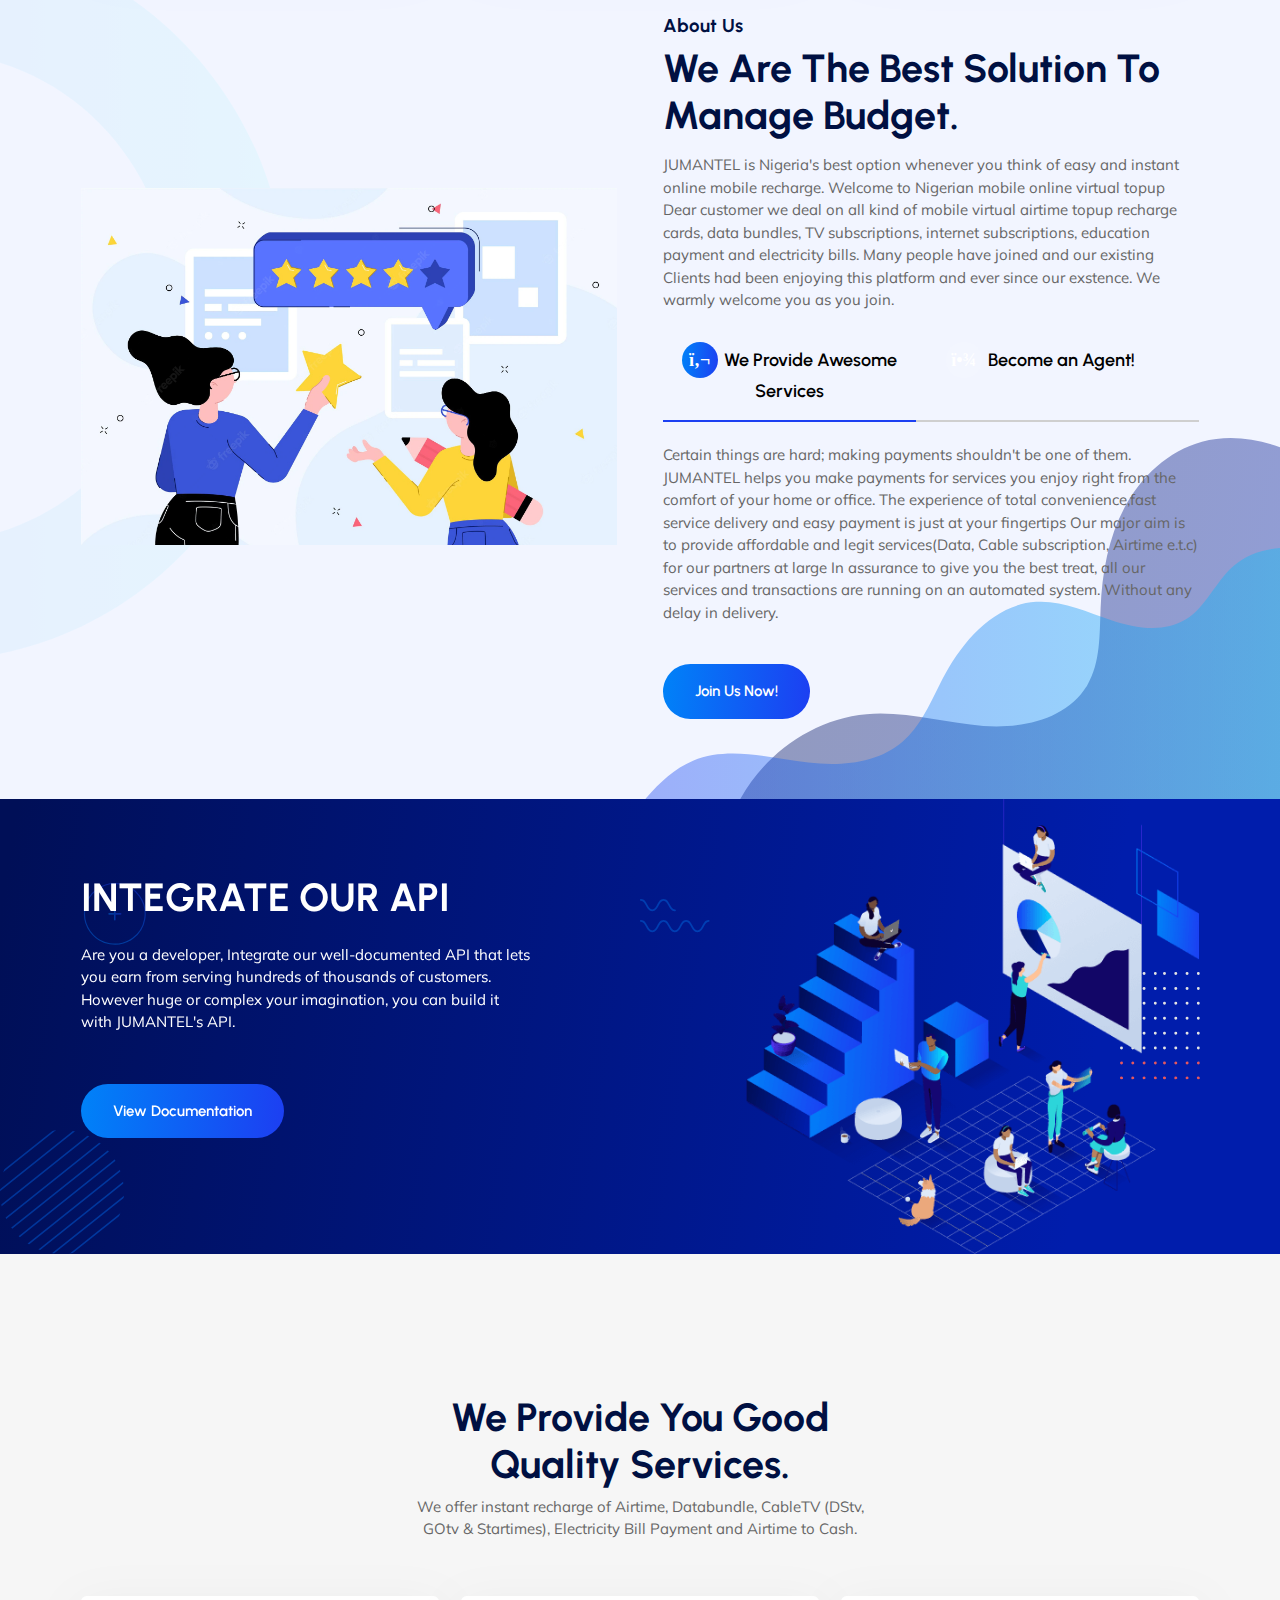
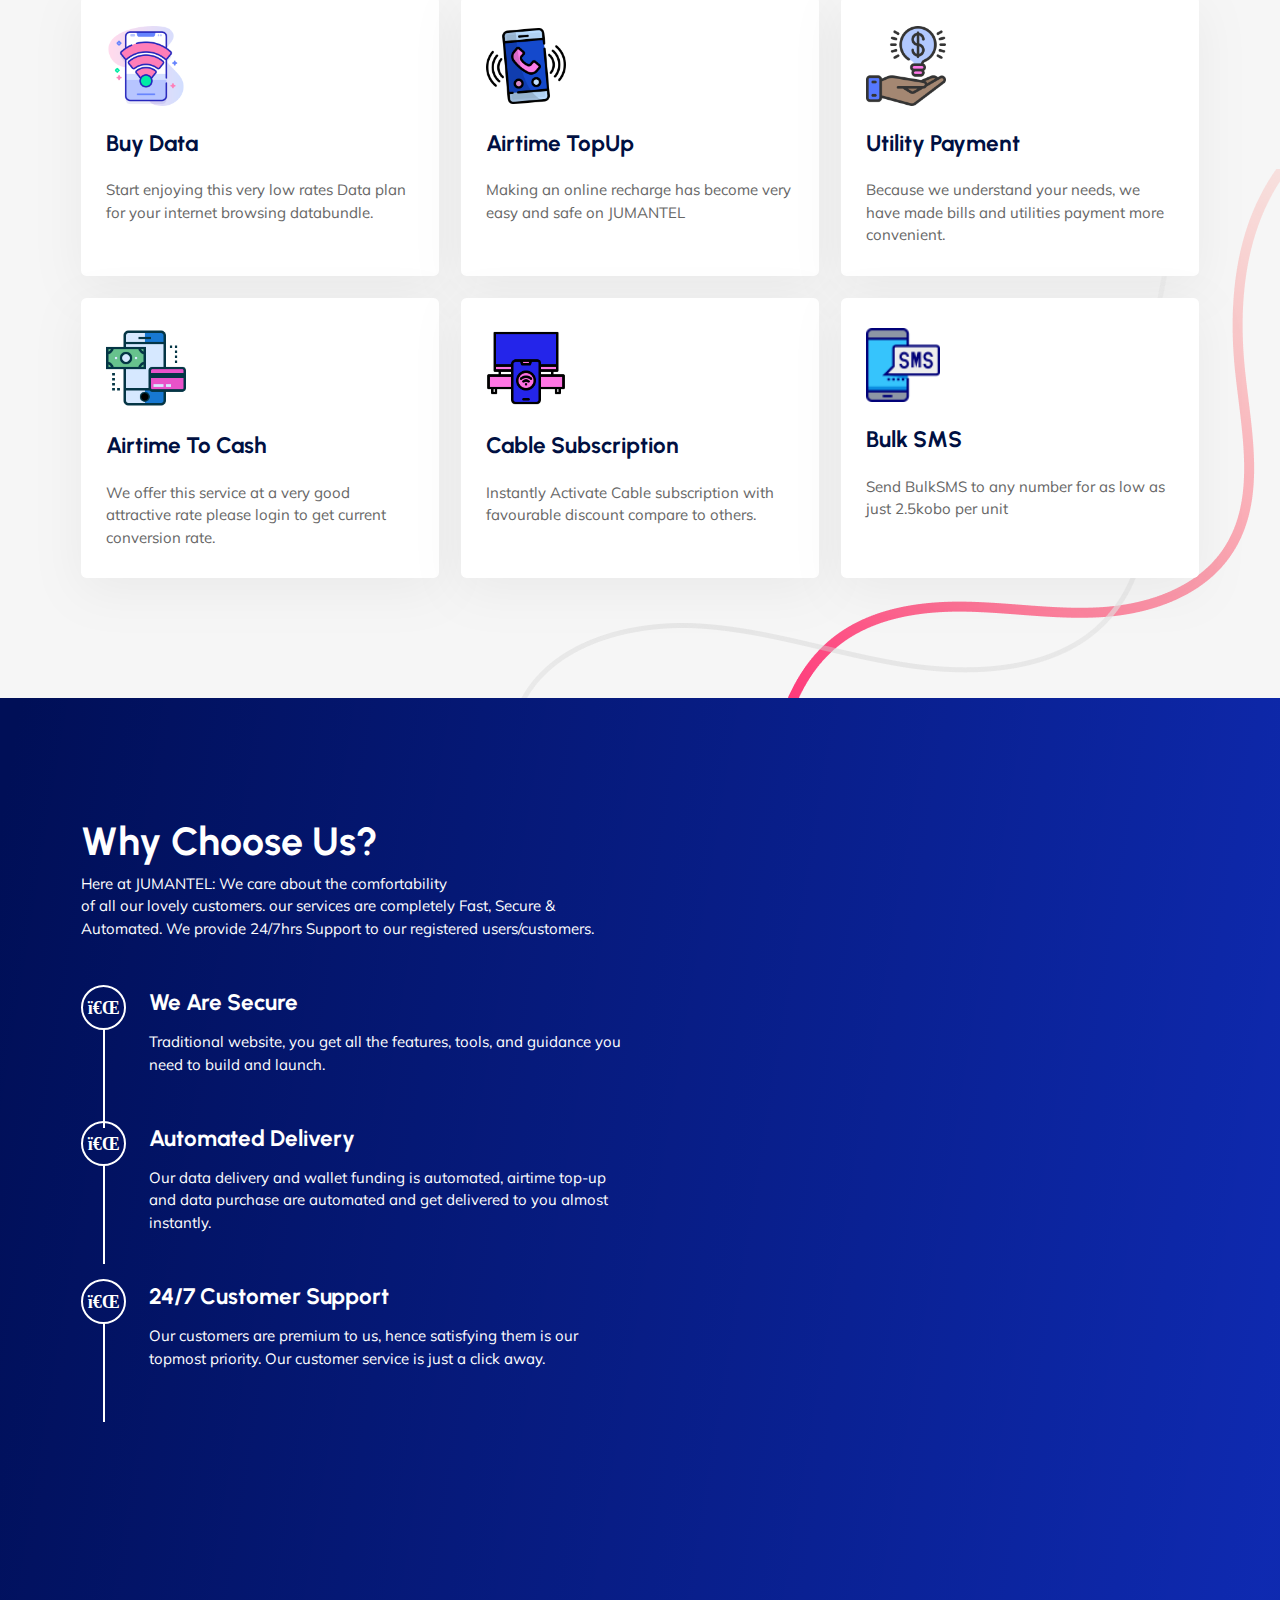
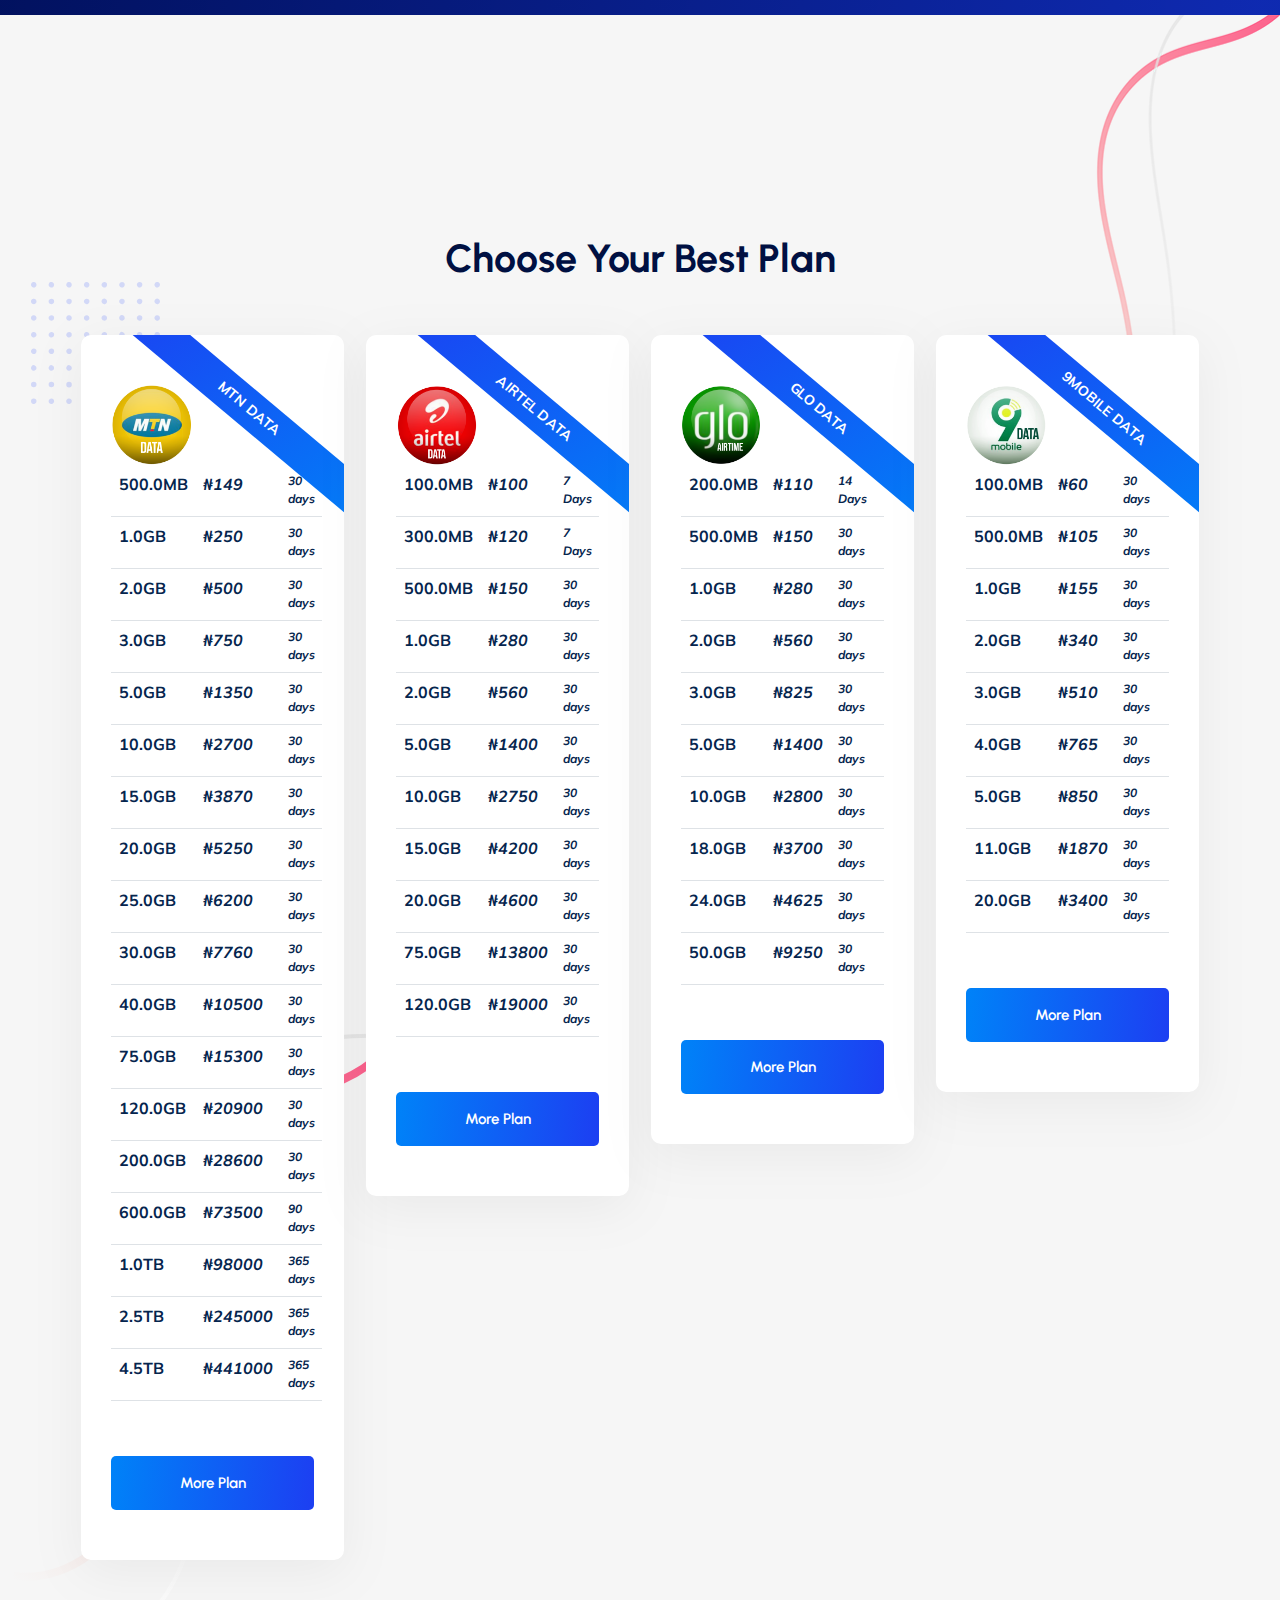
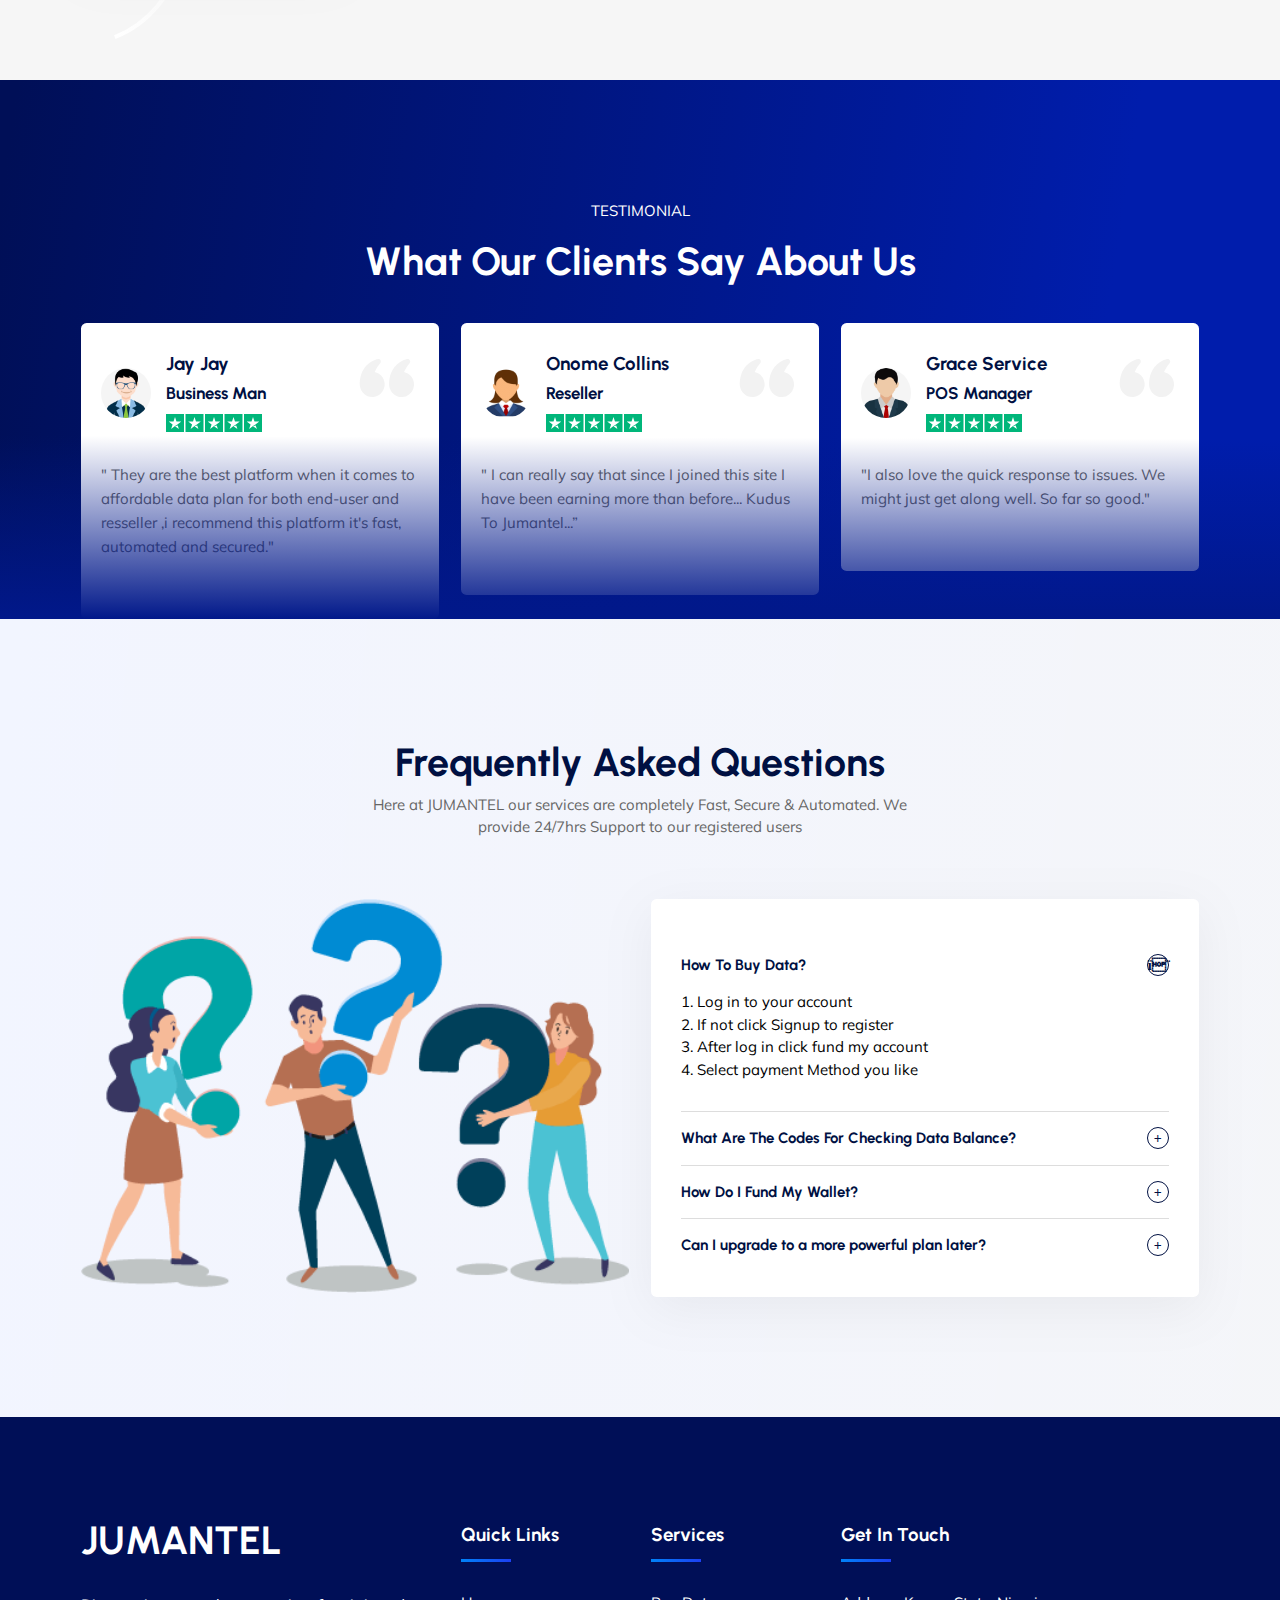
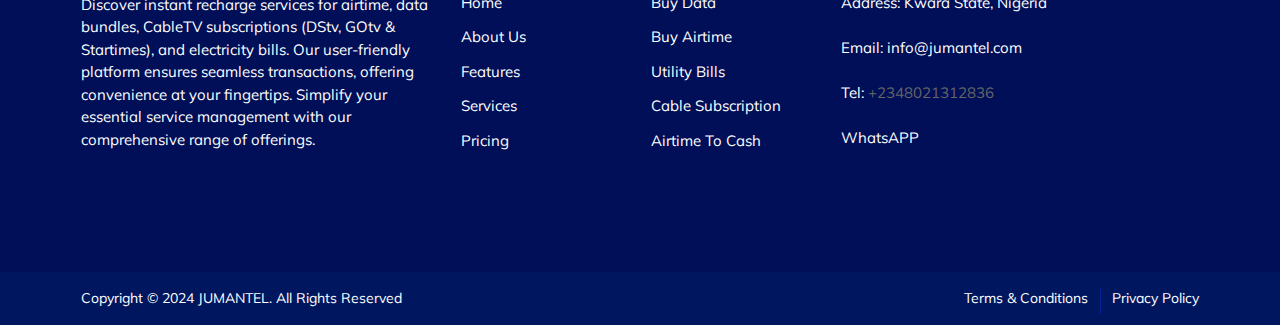
==== commit c1793475: "Add files via upload" ====
--- a/index.html
+++ b/index.html
@@ -1,976 +1,1002 @@
-<!DOCTYPE html>
-<html lang="en">
-
-<head>
+<!DOCTYPE html><html lang="en"><head>
+    
     <meta charset="UTF-8">
+    <meta name="viewport" content="width=device-width, initial-scale=1.0">
+    <meta name="viewport" content="width=device-width, initial-scale=1.0">
+    <meta name="referrer" content="no-referrer-when-downgrade">
+    <meta name="msapplication-TileColor" content="#ffffff">
+    <meta name="msapplication-TileImage" content="/my-images/icon.png">
+    <meta name="theme-color" content="#ffffff">
+    <meta itemprop="name" content="JUMANTEL - Buy Airtime and Data for all Network. Make payment for DSTV, GOTV, PHCN and other services">
+    <meta itemprop="description" content="Buy Trusts Data Plan and Airtime Recharge for Airtel, 9mobile, GLO, MTN, Pay DSTV, GOTV, PHCN and.">
+    <meta itemprop="image" content="/my-images/icon.png">
+    <link rel="stylesheet" href="css/w3.css">
+    
+    <title>JUMANTEL - Buy Airtime and Data for all Network at JUMANTEL Price, Exam Pin, Cable Sub & More</title>
+    <meta name="description" content="JUMANTEL - Buy Airtime and Data for all Network. Make payment for DSTV, GOTV, PHCN and other services, Get the cheapest airtime, data plans, bill payments, and cable subscriptions in Nigeria. We offer deals for MTN, Airtel, Glo, and 9mobile. Save money and stay connected with JUMANTEL.">
+    <meta name="keywords" content="Trusts data, Trusts data nigeria, cheap airtime nigeria, mtn data, mtn airtime, airtel data, airtel airtime, glo data, glo airtime, 9mobile data, 9mobile airtime, cheap bill payment, cheap cable subscription">
+    
+    
+    <meta name="twitter:card" content="/my-images/icon.png">
+    <meta name="twitter:title" content="JUMANTEL - Buy Airtime and Data for all Network. Make payment for DSTV, GOTV, PHCN and other services">
+    <meta name="twitter:description" content="Buy Cheap data Internet Data Plan and Airtime Recharge for Airtel, 9mobile, GLO, MTN, Pay DSTV, GOTV, PHCN and.">
+    <meta name="twitter:image:src" content="/my-images/icon.png">
+    
+    <meta property="og:locale" content="en_US">
+    <meta property="og:title" content="JUMANTEL - Buy Airtime and Data for all Network. Make payment for DSTV, GOTV, PHCN and other services">
+    <meta property="og:image" content="images/icon.png">
+    <meta property="og:description" content="Buy Cheap Internet Data Plan and Airtime Recharge for Airtel, 9mobile, GLO, MTN, Pay DSTV, GOTV, PHCN.">
+    <meta property="og:site_name" content="JUMANTEL">
+    <meta property="og:url" content="jumantel">
+    <meta property="og:type" content="website">
+    <meta charset="utf-8">
     <meta http-equiv="X-UA-Compatible" content="IE=edge">
-    <meta name="viewport" content="width=device-width, initial-scale=1.0">
-    <title>Buy cheap data plans for MTN,Glo,Airtel,9Mobile | Jumantel</title>
-
-    <link rel="preconnect" href="https://fonts.googleapis.com/">
-    <link rel="preconnect" href="https://fonts.gstatic.com/">
-    <link href="https://fonts.googleapis.com/css2?family=Lato:ital,wght@0,100;0,300;0,400;0,700;0,900;1,100;1,300;1,400;1,700;1,900&amp;display=swap" rel="stylesheet"> 
-
-
-    <link rel="icon" href="favicon.ico" >    
-	<link rel="shortcut icon" href="favicon.ico" type="image/x-icon">
-<link rel="icon" href="favicon.ico" type="image/x-icon">
-
-
-<meta name="msapplication-TileColor" content="#ffffff">
-<meta name="msapplication-TileImage" content="favicons/ms-icon-144x144.png">
-<meta name="theme-color" content="#ffffff">    <link rel="mask-icon" href="home/outsource1/safari-pinned-tab.svg" color="#5bbad5">
-    <meta name="msapplication-TileColor" content="#da532c">
-    <meta name="theme-color" content="#ffffff">
-
-
-    <link href="../cdn.jsdelivr.net/npm/bootstrap%405.1.1/dist/css/bootstrap.min.css" rel="stylesheet">
-
- 
-    <link rel="stylesheet" href="../unpkg.com/swiper%407.4.1/swiper-bundle.min.css"/>
-
-    <!--Style-->
-    <link rel="stylesheet" href="home/outsource1/style.css">
-
-    <!--Alpine-->
-    <script defer src="../unpkg.com/alpinejs%403.14.7/dist/cdn.min.js"></script>
+    <meta name="author" content="JUMANTEL">
+    <meta name="viewport" content="width=device-width, initial-scale=1, maximum-scale=1">
+    <!--favicon icon-->
+    <link rel="icon" href="images/icon.png" type="image/png" sizes="16x16">
+    <!--google fonts-->
+    <link href="https://fonts.googleapis.com/css2?family=Mulish:wght@400;500;600;700&family=Urbanist:wght@600;700&display=swap" rel="stylesheet">
+    <!--build:css-->
+    <link rel="stylesheet" href="css/main.css">
     
-<style type="text/css">
-.social-icon svg{
-    width: 30px;
-    height: 30px;
-}
-</style>
+    <!--custom css-->
+    <link rel="stylesheet" href="/my-css/custom.css">
+</head>
+
+<body>
     
-</head>
-<body class="font-Poppins">
-
-    <header class="relative bg-brand-light border-b border-brand">
-
-    <div class="max-w-7xl mx-auto px-4 sm:px-6">
-      <div class="flex justify-between items-center py-4 md:justify-start md:space-x-10">
+    <div class="body-overlay"></div>
+    <!--scrolltop button -->
+    <button class="scrolltop-btn"><i class="fa-solid fa-angle-up"></i></button>
+    <!--main content wrapper start-->
+    <div class="main-wrapper">
+        <!--header area start-->
+        <header class="header-section header-gradient">
+            <div class="header-nav">
+                <div class="container">
+                    <div class="nav-menu bg-white">
+                        <div class="row align-items-center">
+                            <div class="col-lg-2 col-6">
+                                <div class="logo-wrapper">
+                                     <a href="/" class="logo-black"><img style="width: 70px; height: 70px; border-radius: 50%;" src="images/icon.png" alt="JUMANTEL" class="logo"></a>
+                                    <a href="/" class="logo-white"><img style="width: 70px; height: 70px; border-radius: 50%;" src="images/icon.png" alt="JUMANTEL" class="logo"></a>
+                                </div>
+                            </div>
+                            <div class="col-xl-8 col-lg-7 d-none d-lg-block">
+                                <div class="nav-wrapper">
+                                    <nav>
+                                        <ul>
+                                            <li><a href="/">Home</a>
+                                            </li>
+                                            <li><a href="#about">About Us</a></li>
+                                            <li><a href="#service">Our services</a></li>
+                                            <li><a href="#pricing">Pricing</a>
+                                            </li>
+                                            
+                                            <li><a href="/mobile/register/">Register</a>
+                                            </li>
+                                            <li><a href="/mobile/login/">Login</a>
+                                            </li>
+                                        </ul>
+                                    </nav>
+                                </div>
+                            </div>
+                            <div class="col-xl-2 col-lg-3 col-6">
+                                <div class="header-right d-flex align-items-center justify-content-end">
+                                    <div class="ofcanvus-btns next">
+                                        <a href="#" class="ofcanvus-btn d-none d-lg-block"><i class="fa-solid fa-bars-staggered"></i></a>
+                                        <a href="#" class="mobile-menu-toggle d-lg-none"><i class="fa-solid fa-bars-staggered"></i></a>
+                                    </div>
+                                </div>
+                            </div>
+                        </div>
+                    </div>
+                </div>
+            </div>
+        </header>
         
-        <div class="flex justify-start lg:w-0 lg:flex-1">
-          <a href="index.html" class="flex items-center space-x-1">
-            <span class="sr-only">Jumantel</span>
-            <img class="h-8 w-auto sm:h-10" src="home/outsource1/img/jumantelLogo.png" alt="Jumantel">
-            <div class="italic font-black text-brand">Juman
-                <span class="text-brand-yellow filter blur-[.7px]">Telecommunication</span>
-            </div>
-          </a>
+        <!--mobile menu start-->
+        <div class="mobile-menu position-fixed bg-white deep-shadow">
+            <a href="/" class="logo-wrapper"><img style="width: 70px; height: 70px; border-radius: 50%;" src="images/icon.png" alt="JUMANTEL" class="logo"></a>
+            <nav class="mobile-menu-wrapper mt-40">
+                <ul>
+                    <li><a href="/">Home</a>
+                    </li>
+                    <li><a href="#about">About Us</a></li>
+                    <li><a href="#service">Our services</a></li>
+                    <li><a href="#pricing">Pricing</a>
+                    </li>
+                    
+                    <li><a href="/mobile/register/">Register</a>
+                    </li>
+                    <li><a href="/mobile/login/">Login</a>
+                    </li>
+                    
+                </ul>
+            </nav>
         </div>
        
-        <div x-data="{ open: false }">
-            <div class="-mr-2 -my-2 md:hidden flex items-center">
-                <a href="register.html" class="mr-1 whitespace-nowrap inline-flex items-center justify-center text-sm font-medium text-brand hover:text-brand">
-                    Sign up
-                </a>
-                <button @click="open = ! open" type="button" class="p-2 inline-flex items-center justify-center text-brand focus:outline-none focus:ring-2 focus:ring-inset focus:ring-brand" aria-expanded="false">
-                  <span class="sr-only">Open menu</span>
+       
+        <!--hero section start-->
+        <section class="hero-style-1">
+            <div class="hero-area overflow-hidden position-relative zindex-1 bg-primary-gradient pt-110">
+                <img src="images/circle.svg" alt="circle shape" class="circle-shape position-absolute">
+                <img src="images/hero-circle-left.png" alt="circle" class="left-bottom-circle position-absolute">
+                <div class="container">
+                    <div class="row align-items-center">
+                        <div class="col-lg-6">
+                            <div class="hero1-content-wrap">
+                                <h1 class="display-font mt-4">WELCOME TO JUMANTEL</h1>
+                                <p class="lead mt-4">
+                                    Your trusted solution for Data, Airtime, TV Subscription, Electricity Bill, WAEC, NECO, and NABTEB Pin/Token Transactions. 
+                                    JUMANTEL offers you the most affordable and cheapest Data Bundle.</p>
+                                <p>
+                                    You can also earn commission whenever your referee makes a purchase on our website or App.
+                                </p>
+                                <div class="hero-btns mt-5">
+                                    Sign in or <strong>REGISTER NOW</strong> to enjoy very Cheap Data available for all networks. 
+                                    <strong>DOWNLOAD OUR APP</strong> on PLAYSTORE.
+                                </div>
+                                
+                                    
+                                    <a href="/mobile/register/" class="template-btn primary-btn me-4">Register</a>
+                                    <a href="/mobile/login/" class="template-btn outline-btn">Login</a>
+                                    <a href="https://play.google.com/store/apps/details?id=com.jumantel" style="margin-top:10px"><img src="images/en_badge_web_generic.png" style="height:80px;"></a> 
+                                    
+                                </div>
+                            </div>
+                        </div>
+                        <div class="col-lg-6">
+                            <div class="hero-right">
+                                <img src="images/hero-img.png" alt="hero image">
+                            </div>
+                        </div>
+                    </div>
+                </div>
+                <img src="images/hero-right-top.png" alt="rectangle shape" class="right-top position-absolute">
+                <img src="images/hero-right-bottom.svg" alt="rectangle shape" class="right-bottom position-absolute">
+            </div>
+            <div id="features" class="promo-area light-bg">
+                <div class="container">
+                    <div class="row g-4 justify-content-center">
+                        <div class="col-lg-4 col-md-6">
+                            <div class="promo-item bg-white rounded primary-shadow" style="height: 273px;">
+                                <div class="promo-top d-flex align-items-center mb-3">
+                                    <img src="images/planning-strategy.png" alt="clock" class="img-fluid">
+                                    <h5 class="ms-3 mb-0">We Are Automated</h5>
+                                </div>
+                                <p class="mb-0">We use cutting-edge technology to run our services. Our data delivery and wallet funding is automated, airtime top-up and data purchase are automated and get delivered to you almost instantly...</p>
+                            </div>
+                        </div>
+                        <div class="col-lg-4 col-md-6">
+                            <div class="promo-item bg-white rounded primary-shadow" style="height: 273px;">
+                                <div class="promo-top d-flex align-items-center mb-3">
+                                    <img src="images/trust.png" alt="perform" class="img-fluid">
+                                    <h5 class="ms-3 mb-0">We are Reliable</h5>
+                                </div>
+                                <p class="mb-0">JUMANTEL is a fully optimized platform for reliability and dependability. You get 100% value for any transaction you carry with us.Enjoy prompt delivery of services purchased through JUMANTEL. We deliver value for every transaction.</p>
+                            </div>
+                        </div>
+                        <div class="col-lg-4 col-md-6">
+                            <div class="promo-item bg-white rounded primary-shadow" style="height: 273px;">
+                                <div class="promo-top d-flex align-items-center mb-3">
+                                    <img src="images/technical-support.png" alt="30 Day" class="img-fluid">
+                                    <h5 class="ms-3 mb-0">Customer's Support</h5>
+                                </div>
+                                <p class="mb-0">Our well trained customer support agents are always available 24/7 to help you resolve any issues.  Our customers are premium to us, hence satisfying them is our topmost priority. Our customer service is just a click away</p>
+                            </div>
+                        </div>
+                    </div>
+
+                </div>
+            </div>
+        </section>
+        
+         <!--service section start-->
+         <section id="about" class="hm2-service-section pt-80 pb-80 overflow-hidden position-relative zindex-1">
+            <img src="images/service-left-circle.svg" alt="circle" class="position-absolute left-top opacity-25">
+            <div class="container">
+                <div class="row g-5 align-items-center">
+                    <div class="col-lg-6">
+                        <div class="service-left">
+                            <img src="images/flat.webp" alt="server" class="img-fluid">
+                        </div>
+                    </div>
+                    <div class="col-lg-6">
+                        <div class="service-right">
+                            <h5>About Us</h5>
+                            <h2 class="hm2-title">We Are The Best Solution To Manage Budget.</h2>
+                            <p class="mt-3">JUMANTEL is Nigeria's best option whenever you think of easy and instant online mobile recharge. Welcome to Nigerian mobile online virtual topup Dear customer we deal on all kind of mobile virtual airtime topup recharge cards, data bundles, TV subscriptions, internet subscriptions, education payment and electricity bills. Many people have joined and our existing Clients had been enjoying this platform and ever since our exstence. We warmly welcome you as you join.</p>
+                            <div class="hm2-service-tab mt-30 mb-40">
+                                <ul class="nav nav-tabs">
+                                    <li><button class="active" data-bs-toggle="tab" style="text-align: center;" data-bs-target="#domain_service" type="button"><i class="fa-solid fa-globe"></i>We Provide Awesome Services</button></li>
+                                    <li><button data-bs-toggle="tab" data-bs-target="#hosting_service" type="button"><i class="fa-solid fa-earth-asia"></i>Become an Agent!</button></li>
+                                </ul>
+                                <div class="tab-content mt-4">
+                                    <div class="tab-pane fade show active" id="domain_service">
+                                        <p>Certain things are hard; making payments shouldn't be one of them. JUMANTEL helps you make payments for services you enjoy right from the comfort of your home or office. The experience of total convenience,fast service delivery and easy payment is just at your fingertips Our major aim is to provide affordable and legit services(Data, Cable subscription, Airtime e.t.c) for our partners at large In assurance to give you the best treat, all our services and transactions are running on an automated system. Without any delay in delivery.</p>
+                                    </div>
+                                    <div class="tab-pane fade" id="hosting_service">
+                                        <p>
+                                            We have been one of the best telecommunication platform for years now. Join our network of outstanding entrepreneurs patnering with JUMANTEL . Bring the JUMANTEL 'easy-payments' experience closer to your network and earn commission for every transaction you perform for your customers. Many people have joined and our existing Clients had been enjoying this platform and ever since our exstence. We warmly welcome you as you join.
+                                        </p>
+                                    </div>
+                                </div>
+                            </div>
+                            <a href="/mobile/login/" class="template-btn primary-btn rounded-pill">Join Us Now!</a>
+                        </div>
+                    </div>
+                </div>
+            </div>
+            <img src="images/service-right-bottom.svg" alt="wave" class="position-absolute right-bottom">
+        </section>
+        <!--service section end-->
+
+         <!--migrate hosting start-->
+         <section id="api" class="migrate-hosting bg-primary-gradient position-relative zindex-1 mb-20">
+            <img src="images/migrate-shape-1.svg" alt="circle" class="position-absolute left-bottom soft-light">
+            <img src="images/plus-rounded.svg" alt="plus" class="position-absolute rounded-plus">
+            <img src="images/migrate-frame.svg" alt="frame" class="position-absolute migrate-frame">
+            <img src="images/line-wave.svg" alt="frame" class="position-absolute line-wave soft-light">
+            <div class="container">
+                <div class="row justify-content-between align-items-center">
+                    <div class="col-xl-5 col-lg-6 order-2 order-lg-1">
+                        <div class="migrate-content">
+                            <h2 class="mb-4">INTEGRATE OUR API</h2>
+                            <p class="mb-50">Are you a developer, Integrate our well-documented API that lets you earn from serving hundreds of thousands of customers. However huge or complex your imagination, you can build it with JUMANTEL's API.</p>
+                            <div class="migrate-btns mb-20">
+                                <a href="/mobile/login/" class="template-btn primary-btn me-4 mb-20 rounded-pill">View Documentation</a>
+                            </div>
+                        </div>
+                    </div>
+                    <div class="col-lg-5 order-1 order-lg-2">
+                        <div class="migrate-feature-img mb-5 mb-lg-0">
+                            <img src="images/migrate.png" alt="migrate" class="img-fluid">
+                        </div>
+                    </div>
+                </div>
+            </div>
+        </section>
+        <!--migrate hosting end-->
+
+         <!--service section start-->
+         <section id="service" class="service-section light-bg pt-120 pb-120 overflow-hidden position-relative zindex-1">
+            <img src="images/service-shape.png" alt="not found" class="position-absolute right-bottom">
+            <div class="container">
+                <div class="row justify-content-center">
+                    <div class="col-xl-5 col-lg-6">
+                        <div class="section-title text-center">
+                            <h2>We Provide You Good Quality Services.</h2>
+                            <p>We offer instant recharge of Airtime, Databundle, CableTV (DStv, GOtv & Startimes), Electricity Bill Payment and Airtime to Cash.</p>
+                        </div>
+                    </div>
+                </div>
+                <div class="services-bottom mt-40">
+                    <div class="row g-4 justify-content-center">
+                        <div class="col-lg-4 col-md-6">
+                            <div class="service-card bg-white deep-shadow rounded-2" style="height: 280px;">
+                                <div class="icon-wrapper">
+                                    <img src="images/wifi%20%287%29.png" style="height: 80px;" alt="hosting" class="img-fluid">
+                                </div>
+                                <div class="card-content">
+                                    <a>
+                                        <h3 class="h4 mb-4">Buy Data</h3>
+                                    </a>
+                                    <p class="mb-4">Start enjoying this very low rates Data plan for your internet browsing databundle.</p>
+                                </div>
+                            </div>
+                        </div>
+                        <div class="col-lg-4 col-md-6">
+                            <div class="service-card bg-white deep-shadow rounded-2" style="height: 280px;">
+                                <div class="icon-wrapper">
+                                    <img src="images/telephone-call.png" style="height: 80px;" alt="hosting" class="img-fluid">
+                                </div>
+                                <div class="card-content">
+                                    <a>
+                                        <h3 class="h4 mb-4">Airtime TopUp</h3>
+                                    </a>
+                                    <p class="mb-4">Making an online recharge has become very easy and safe on JUMANTEL</p>
+                                </div>
+                            </div>
+                        </div>
+                        <div class="col-lg-4 col-md-6">
+                            <div class="service-card bg-white deep-shadow rounded-2" style="height: 280px;">
+                                <div class="icon-wrapper">
+                                    <img src="images/idea%20%283%29.png" style="height: 80px;" alt="hosting" class="img-fluid">
+                                </div>
+                                <div class="card-content">
+                                    <a>
+                                        <h3 class="h4 mb-4">Utility Payment</h3>
+                                    </a>
+                                    <p class="mb-4">Because we understand your needs, we have made bills and utilities payment more convenient.</p>
+                                </div>
+                            </div>
+                        </div>
+                        <div class="col-lg-4 col-md-6">
+                            <div class="service-card bg-white deep-shadow rounded-2" style="height: 280px;">
+                                <div class="icon-wrapper">
+                                    <img src="images/online-shop.png" style="height: 80px;" alt="hosting" class="img-fluid">
+                                </div>
+                                <div class="card-content">
+                                    <a>
+                                        <h3 class="h4 mb-4">Airtime To Cash</h3>
+                                    </a>
+                                    <p class="mb-4">We offer this service at a very good attractive rate please login to get current conversion rate.</p>
+                                </div>
+                            </div>
+                        </div>
+                        <div class="col-lg-4 col-md-6">
+                            <div class="service-card bg-white deep-shadow rounded-2" style="height: 280px;">
+                                <div class="icon-wrapper">
+                                    <img src="images/television.png" style="height: 80px;" alt="hosting" class="img-fluid">
+                                </div>
+                                <div class="card-content">
+                                    <a>
+                                        <h3 class="h4 mb-4">Cable Subscription</h3>
+                                    </a>
+                                    <p class="mb-4">Instantly Activate Cable subscription with favourable discount compare to others.</p>
+                                </div>
+                            </div>
+                        </div>
+                        <div class="col-lg-4 col-md-6">
+                            <div class="service-card bg-white deep-shadow rounded-2" style="height: 280px;">
+                                <div class="icon-wrapper">
+                                    <img src="images/smartphone%281%29.png" style="height: 74px;" alt="hosting" class="img-fluid">
+                                </div>
+                                <div class="card-content">
+                                    <a>
+                                        <h3 class="h4 mb-4">Bulk SMS</h3>
+                                    </a>
+                                    <p class="mb-4">Send BulkSMS to any number for as low as just 2.5kobo per unit</p>
+                                </div>
+                            </div>
+                        </div>
+                    </div>
+                </div>
+               
+            </div>
+        </section>
+        <!--service section end-->
+
+         <!--consult section start-->
+         <section class="consult-area position-relative zindex-1 overflow-hidden" data-background="/my-images/consult-bg.png">
+            <img src="images/section-curve.png" alt="curve" class="position-absolute curve w-100">
+            <div class="consult-overlay bg-secondary-gradient pt-120">
+                <div class="container">
+                    <div class="row justify-content-between">
+                        <div class="col-lg-7 col-xl-6">
+                            <div class="consult-left">
+                                <h2>Why Choose Us?</h2>
+                                <p>Here at JUMANTEL: We care about the comfortability<br> of all our lovely customers. our services are completely Fast, Secure & Automated. We provide 24/7hrs Support to our registered users/customers.</p>
+                                <ul class="consult-list mt-5">
+                                    <li class="d-flex">
+                                        <span class="icon-box position-relative d-inline-flex align-items-center justify-content-center rounded-circle"><i class="fa-solid fa-check"></i></span>
+                                        <div class="list-content ms-4">
+                                            <h4 class="mb-3 mt-1">We Are Secure</h4>
+                                            <p>Traditional website, you get all the features, tools, and guidance you need to build and launch.</p>
+                                        </div>
+                                    </li>
+                                    <li class="d-flex">
+                                        <span class="icon-box position-relative d-inline-flex align-items-center justify-content-center rounded-circle"><i class="fa-solid fa-check"></i></span>
+                                        <div class="list-content ms-4">
+                                            <h4 class="mb-3 mt-1">Automated Delivery</h4>
+                                            <p>Our data delivery and wallet funding is automated, airtime top-up and data purchase are automated and get delivered to you almost instantly.</p>
+                                        </div>
+                                    </li>
+                                    <li class="d-flex">
+                                        <span class="icon-box position-relative d-inline-flex align-items-center justify-content-center rounded-circle"><i class="fa-solid fa-check"></i></span>
+                                        <div class="list-content ms-4">
+                                            <h4 class="mb-3 mt-1">24/7 Customer Support</h4>
+                                            <p>Our customers are premium to us, hence satisfying them is our topmost priority. Our customer service is just a click away.</p>
+                                        </div>
+                                    </li>
+                                </ul>
+                            </div>
+                        </div>
+                    </div>
+                </div>
+            </div>
+        </section>
+        <!--consult section end-->
+        <!--pricing section-->
+        <section id="pricing" class="pricing-tab-section light-bg pb-120 position-relative zindex-1 overflow-hidden">
+            <img src="images/line-red-top.png" alt="line shape" class="position-absolute right-top d-none d-lg-block">
+            <img src="images/line-red.svg" alt="line shape" class="position-absolute left-bottom">
+            <div class="container">
+                <div class="row justify-content-center">
+                    <div class="col-lg-6">
+                        <div class="section-heading text-center">
+                            <h2>Choose Your Best Plan</h2>
+                        </div>
+                    </div>
+                </div>
+                <div class="pricing-wrapper position-relative zindex-1">
+                    <img src="images/frame.svg" alt="frame" class="position-absolute frame-shape">
+                    <div class="row g-4 justify-content-center mt-4">
+                        <div class="col-lg-3 col-md-6">
+                            <div class="pricing-column overflow-hidden position-relative bg-white rounded-10 deep-shadow">
+                               <img src="images/mtn.png" height="80">
+                                <span class="popular-badge position-absolute text-center fw-bold">MTN DATA</span>
+                               
+                                <table class="table table-all table-responsive ml-5">
+                        
+                                    <tbody>
+                                        
+                                        <tr>
+                                        <td style="color: rgb(5, 37, 78); font-size:16px; font-weight: bolder;"> 500.0MB </td>
+                                        <td style="color: rgb(5, 37, 78); font-size:16px;  font-weight: bolder;"><i> ₦149</i></td>
+                                        <td style="color: rgb(5, 37, 78); font-size:12px;  font-weight: bolder;"><i>30 days</i></td>
+                                        </tr>
             
-                  <svg class="h-6 w-6" xmlns="http://www.w3.org/2000/svg" fill="none" viewBox="0 0 24 24" stroke="currentColor" aria-hidden="true">
-                    <path stroke-linecap="round" stroke-linejoin="round" stroke-width="2" d="M4 6h16M4 12h16M4 18h16" />
-                  </svg>
-                </button>
-              </div>
-             
-
-          <div x-cloak x-show="open" x-transition @click.outside="open = false" class="z-50 absolute top-0 inset-x-0 p-2 transition transform origin-top-right md:hidden">
-              <div class="rounded-lg shadow-lg ring-1 ring-black ring-opacity-5 bg-brand-light divide-y-2 divide-gray-50">
-                
-                <div class="pt-5 pb-6 px-5">
-                  
-                    <div class="flex items-center justify-between">
-                        <div>
-                        <img class="h-8 w-auto" src="home/outsource1/img/jumantelLogo.png" alt="Jumantel">
-                        </div>
-                        <div class="-mr-2">
-                        <button @click="open = !open" type="button" class="bg-white rounded-md p-2 inline-flex items-center justify-center text-gray-400 hover:text-gray-500 hover:bg-gray-100 focus:outline-none focus:ring-2 focus:ring-inset focus:ring-indigo-500">
-                            <span class="sr-only">Close menu</span>
-                            <!-- Heroicon name: outline/x -->
-                            <svg class="h-6 w-6" xmlns="http://www.w3.org/2000/svg" fill="none" viewBox="0 0 24 24" stroke="currentColor" aria-hidden="true">
-                            <path stroke-linecap="round" stroke-linejoin="round" stroke-width="2" d="M6 18L18 6M6 6l12 12" />
-                            </svg>
-                        </button>
-                        </div>
-                    </div>
-        
-                    <div class="mt-6">
-                        <nav class="grid gap-y-8">
-                            <a href="#" class="-m-3 p-3 flex items-center rounded-md hover:bg-gray-50">
-                                <span class="ml-3 text-base font-medium text-gray-900">
-                                Home
-                                </span>
-                            </a>
-                            <a href="#" class="-m-3 p-3 flex items-center rounded-md hover:bg-gray-50">
-                                <span class="ml-3 text-base font-medium text-gray-900">
-                                FAQs
-                                </span>
-                            </a>
-                            <a href="#" class="-m-3 p-3 flex items-center rounded-md hover:bg-gray-50">
-                                <span class="ml-3 text-base font-medium text-gray-900">
-                                Partner with us
-                                </span>
-                            </a>
-                            <a href="#" class="-m-3 p-3 flex items-center rounded-md hover:bg-gray-50">
-                                <span class="ml-3 text-base font-medium text-gray-900">
-                                Contact
-                                </span>
-                            </a>
-                            <a href="#" class="-m-3 p-3 flex items-center rounded-md hover:bg-gray-50">
-                                <span class="ml-3 text-base font-medium text-gray-900">
-                                About
-                                </span>
-                            </a>
-                        </nav>
-                    </div>
-        
-                </div>
-                
-                <div class="py-6 px-5 space-y-6">
-                  
-                  <div>
-                    <a href="register.html" class="w-full flex items-center justify-center px-4 py-2 border border-transparent rounded-md shadow-sm text-base font-medium text-white bg-brand">
-                      Sign up
-                    </a>
-                    <p class="mt-6 text-center text-base font-medium text-gray-500">
-                      Existing customer?
-                      <a href="login.html" class="text-brand-yellow">
-                        Sign in
-                      </a>
-                    </p>
-                  </div>
-        
-                </div>
-        
-              </div>
-            </div>
-           
-        </div>
-
-       
-        <nav class="hidden md:flex space-x-10">
-          <a href="#" class="text-sm font-medium text-brand hover:text-brand-yellow">
-            Home
-          </a>
-          <a href="privacy-policy" class="text-sm font-medium text-brand hover:text-brand-yellow">
-            FAQs
-          </a>
-          <a href="#" class="text-sm font-medium text-brand hover:text-brand-yellow">
-            Partner with us
-          </a>
-          <a href="#" class="text-sm font-medium text-brand hover:text-brand-yellow">
-            Contact
-          </a>
-          <a href="#" class="text-sm font-medium text-brand hover:text-brand-yellow">
-            About
-          </a>
-        </nav>
-        <!--End: Navigation-->
-        
-        <!--Begin: Authentication-->
-        <div class="hidden md:flex items-center justify-end md:flex-1 lg:w-0 space-x-10">
-          <a href="login.html" class="whitespace-nowrap text-sm font-medium text-brand hover:text-brand">
-            Sign in
-          </a>
-          <a href="register.html" class="ml-8 whitespace-nowrap inline-flex items-center justify-center text-sm font-medium py-2 px-4 rounded-md shadow bg-brand text-white hover:text-brand-yellow">
-            Sign up for free
-          </a>
-        </div>
-        <!--End: Authentication-->
-
-      </div>
+                                        <tr>
+                                        <td style="color: rgb(5, 37, 78); font-size:16px; font-weight: bolder;"> 1.0GB </td>
+                                        <td style="color: rgb(5, 37, 78); font-size:16px;  font-weight: bolder;"><i> ₦250</i></td>
+                                        <td style="color: rgb(5, 37, 78); font-size:12px;  font-weight: bolder;"><i>30 days</i></td>
+                                        </tr>
+            
+                                        <tr>
+                                        <td style="color: rgb(5, 37, 78); font-size:16px; font-weight: bolder;"> 2.0GB </td>
+                                        <td style="color: rgb(5, 37, 78); font-size:16px;  font-weight: bolder;"><i> ₦500</i></td>
+                                        <td style="color: rgb(5, 37, 78); font-size:12px;  font-weight: bolder;"><i>30 days</i></td>
+                                        </tr>
+            
+                                        <tr>
+                                        <td style="color: rgb(5, 37, 78); font-size:16px; font-weight: bolder;"> 3.0GB </td>
+                                        <td style="color: rgb(5, 37, 78); font-size:16px;  font-weight: bolder;"><i> ₦750</i></td>
+                                        <td style="color: rgb(5, 37, 78); font-size:12px;  font-weight: bolder;"><i>30 days</i></td>
+                                        </tr>
+
+                                        <tr>
+                                        <td style="color: rgb(5, 37, 78); font-size:16px; font-weight: bolder;"> 5.0GB </td>
+                                        <td style="color: rgb(5, 37, 78); font-size:16px;  font-weight: bolder;"><i> ₦1350</i></td>
+                                        <td style="color: rgb(5, 37, 78); font-size:12px;  font-weight: bolder;"><i>30 days</i></td>
+                                        </tr>
+            
+                                        <tr>
+                                        <td style="color: rgb(5, 37, 78); font-size:16px; font-weight: bolder;"> 10.0GB </td>
+                                        <td style="color: rgb(5, 37, 78); font-size:16px;  font-weight: bolder;"><i> ₦2700</i></td>
+                                        <td style="color: rgb(5, 37, 78); font-size:12px;  font-weight: bolder;"><i>30 days</i></td>
+                                        </tr>
+            
+                                        <tr>
+                                        <td style="color: rgb(5, 37, 78); font-size:16px; font-weight: bolder;"> 15.0GB </td>
+                                        <td style="color: rgb(5, 37, 78); font-size:16px;  font-weight: bolder;"><i> ₦3870</i></td>
+                                        <td style="color: rgb(5, 37, 78); font-size:12px;  font-weight: bolder;"><i>30 days</i></td>
+                                        </tr>
+
+                                        <tr>
+                                        <td style="color: rgb(5, 37, 78); font-size:16px; font-weight: bolder;"> 20.0GB </td>
+                                        <td style="color: rgb(5, 37, 78); font-size:16px;  font-weight: bolder;"><i> ₦5250</i></td>
+                                        <td style="color: rgb(5, 37, 78); font-size:12px;  font-weight: bolder;"><i>30 days</i></td>
+                                        </tr>
+            
+                                        <tr>
+                                        <td style="color: rgb(5, 37, 78); font-size:16px; font-weight: bolder;"> 25.0GB </td>
+                                        <td style="color: rgb(5, 37, 78); font-size:16px;  font-weight: bolder;"><i> ₦6200</i></td>
+                                        <td style="color: rgb(5, 37, 78); font-size:12px;  font-weight: bolder;"><i>30 days</i></td>
+                                        </tr>
+
+                                        <tr>
+                                        <td style="color: rgb(5, 37, 78); font-size:16px; font-weight: bolder;"> 30.0GB </td>
+                                        <td style="color: rgb(5, 37, 78); font-size:16px;  font-weight: bolder;"><i> ₦7760</i></td>
+                                        <td style="color: rgb(5, 37, 78); font-size:12px;  font-weight: bolder;"><i>30 days</i></td>
+                                        </tr>
+            
+                                        <tr>
+                                        <td style="color: rgb(5, 37, 78); font-size:16px; font-weight: bolder;"> 40.0GB </td>
+                                        <td style="color: rgb(5, 37, 78); font-size:16px;  font-weight: bolder;"><i> ₦10500</i></td>
+                                        <td style="color: rgb(5, 37, 78); font-size:12px;  font-weight: bolder;"><i>30 days</i></td>
+                                        </tr>
+
+                                        <tr>
+                                        <td style="color: rgb(5, 37, 78); font-size:16px; font-weight: bolder;"> 75.0GB </td>
+                                        <td style="color: rgb(5, 37, 78); font-size:16px;  font-weight: bolder;"><i> ₦15300</i></td>
+                                        <td style="color: rgb(5, 37, 78); font-size:12px;  font-weight: bolder;"><i>30 days</i></td>
+                                        </tr>
+            
+                                        <tr>
+                                        <td style="color: rgb(5, 37, 78); font-size:16px; font-weight: bolder;"> 120.0GB </td>
+                                        <td style="color: rgb(5, 37, 78); font-size:16px;  font-weight: bolder;"><i> ₦20900</i></td>
+                                        <td style="color: rgb(5, 37, 78); font-size:12px;  font-weight: bolder;"><i>30 days</i></td>
+                                        </tr>
+
+                                        <tr>
+                                        <td style="color: rgb(5, 37, 78); font-size:16px; font-weight: bolder;"> 200.0GB </td>
+                                        <td style="color: rgb(5, 37, 78); font-size:16px;  font-weight: bolder;"><i> ₦28600</i></td>
+                                        <td style="color: rgb(5, 37, 78); font-size:12px;  font-weight: bolder;"><i>30 days</i></td>
+                                        </tr>
+
+                                        <tr>
+                                        <td style="color: rgb(5, 37, 78); font-size:16px; font-weight: bolder;"> 600.0GB </td>
+                                        <td style="color: rgb(5, 37, 78); font-size:16px;  font-weight: bolder;"><i> ₦73500</i></td>
+                                        <td style="color: rgb(5, 37, 78); font-size:12px;  font-weight: bolder;"><i>90 days</i></td>
+                                        </tr>
+            
+                                        <tr>
+                                        <td style="color: rgb(5, 37, 78); font-size:16px; font-weight: bolder;"> 1.0TB </td>
+                                        <td style="color: rgb(5, 37, 78); font-size:16px;  font-weight: bolder;"><i> ₦98000</i></td>
+                                        <td style="color: rgb(5, 37, 78); font-size:12px;  font-weight: bolder;"><i>365 days</i></td>
+                                        </tr>
+
+                                        <tr>
+                                        <td style="color: rgb(5, 37, 78); font-size:16px; font-weight: bolder;"> 2.5TB </td>
+                                        <td style="color: rgb(5, 37, 78); font-size:16px;  font-weight: bolder;"><i> ₦245000</i></td>
+                                        <td style="color: rgb(5, 37, 78); font-size:12px;  font-weight: bolder;"><i>365 days</i></td>
+                                        </tr>
+            
+                                        <tr>
+                                        <td style="color: rgb(5, 37, 78); font-size:16px; font-weight: bolder;"> 4.5TB </td>
+                                        <td style="color: rgb(5, 37, 78); font-size:16px;  font-weight: bolder;"><i> ₦441000</i></td>
+                                        <td style="color: rgb(5, 37, 78); font-size:12px;  font-weight: bolder;"><i>365 days</i></td>
+                                        </tr>
+
+
+
+            			
+                                  </tbody></table>
+                                <a href="/mobile/login/" class="template-btn primary-btn w-100 text-center mt-40">More Plan</a>
+                            </div>
+                        </div>
+                        <div class="col-lg-3 col-md-6">
+                            <div class="pricing-column overflow-hidden position-relative bg-white rounded-10 deep-shadow">
+                                <img src="images/airtel.png" height="80">
+                                <span class="popular-badge position-absolute text-center fw-bold">AIRTEL DATA</span>
+                                <table class="table table-all table-responsive ml-5">
+                                
+
+                                
+                                    <tbody>
+                                        <tr>
+                                        <td style="color: rgb(5, 37, 78); font-size:16px; font-weight: bolder;"> 100.0MB </td>
+                                        <td style="color: rgb(5, 37, 78); font-size:16px;  font-weight: bolder;"><i> ₦100</i></td>
+                                        <td style="color: rgb(5, 37, 78); font-size:12px;  font-weight: bolder;"><i>7 Days</i></td>
+                                        </tr>
+                                    
+                                        <tr>
+                                        <td style="color: rgb(5, 37, 78); font-size:16px; font-weight: bolder;"> 300.0MB </td>
+                                        <td style="color: rgb(5, 37, 78); font-size:16px;  font-weight: bolder;"><i> ₦120</i></td>
+                                        <td style="color: rgb(5, 37, 78); font-size:12px;  font-weight: bolder;"><i>7 Days</i></td>
+                                        </tr>
+                                    
+                                        <tr>
+                                        <td style="color: rgb(5, 37, 78); font-size:16px; font-weight: bolder;"> 500.0MB </td>
+                                        <td style="color: rgb(5, 37, 78); font-size:16px;  font-weight: bolder;"><i> ₦150</i></td>
+                                        <td style="color: rgb(5, 37, 78); font-size:12px;  font-weight: bolder;"><i>30 days</i></td>
+                                        </tr>
+                                    
+                                        <tr>
+                                        <td style="color: rgb(5, 37, 78); font-size:16px; font-weight: bolder;"> 1.0GB </td>
+                                        <td style="color: rgb(5, 37, 78); font-size:16px;  font-weight: bolder;"><i> ₦280</i></td>
+                                        <td style="color: rgb(5, 37, 78); font-size:12px;  font-weight: bolder;"><i>30 days</i></td>
+                                        </tr>
+                                    
+                                        <tr>
+                                        <td style="color: rgb(5, 37, 78); font-size:16px; font-weight: bolder;"> 2.0GB </td>
+                                        <td style="color: rgb(5, 37, 78); font-size:16px;  font-weight: bolder;"><i> ₦560</i></td>
+                                        <td style="color: rgb(5, 37, 78); font-size:12px;  font-weight: bolder;"><i>30 days</i></td>
+                                        </tr>
+                                    
+                                        <tr>
+                                        <td style="color: rgb(5, 37, 78); font-size:16px; font-weight: bolder;"> 5.0GB </td>
+                                        <td style="color: rgb(5, 37, 78); font-size:16px;  font-weight: bolder;"><i> ₦1400</i></td>
+                                        <td style="color: rgb(5, 37, 78); font-size:12px;  font-weight: bolder;"><i>30 days</i></td>
+                                        </tr>
+                                    
+                                        <tr>
+                                        <td style="color: rgb(5, 37, 78); font-size:16px; font-weight: bolder;"> 10.0GB </td>
+                                        <td style="color: rgb(5, 37, 78); font-size:16px;  font-weight: bolder;"><i> ₦2750</i></td>
+                                        <td style="color: rgb(5, 37, 78); font-size:12px;  font-weight: bolder;"><i>30 days</i></td>
+                                        </tr>
+
+                                        <tr>
+                                        <td style="color: rgb(5, 37, 78); font-size:16px; font-weight: bolder;"> 15.0GB </td>
+                                        <td style="color: rgb(5, 37, 78); font-size:16px;  font-weight: bolder;"><i> ₦4200</i></td>
+                                        <td style="color: rgb(5, 37, 78); font-size:12px;  font-weight: bolder;"><i>30 days</i></td>
+                                        </tr>
+                                    
+                                        <tr>
+                                        <td style="color: rgb(5, 37, 78); font-size:16px; font-weight: bolder;"> 20.0GB </td>
+                                        <td style="color: rgb(5, 37, 78); font-size:16px;  font-weight: bolder;"><i> ₦4600</i></td>
+                                        <td style="color: rgb(5, 37, 78); font-size:12px;  font-weight: bolder;"><i>30 days</i></td>
+                                        </tr>
+                                    
+                                        <tr>
+                                        <td style="color: rgb(5, 37, 78); font-size:16px; font-weight: bolder;"> 75.0GB </td>
+                                        <td style="color: rgb(5, 37, 78); font-size:16px;  font-weight: bolder;"><i> ₦13800</i></td>
+                                        <td style="color: rgb(5, 37, 78); font-size:12px;  font-weight: bolder;"><i>30 days</i></td>
+                                        </tr>
+
+                                        <tr>
+                                        <td style="color: rgb(5, 37, 78); font-size:16px; font-weight: bolder;"> 120.0GB </td>
+                                        <td style="color: rgb(5, 37, 78); font-size:16px;  font-weight: bolder;"><i> ₦19000</i></td>
+                                        <td style="color: rgb(5, 37, 78); font-size:12px;  font-weight: bolder;"><i>30 days</i></td>
+                                        </tr>
+                                    
+                                      
+                                    </tbody></table>
+                                <a href="/mobile/login/" class="template-btn primary-btn w-100 mt-40 text-center">More Plan</a>
+                            </div>
+                        </div>
+                        <div class="col-lg-3 col-md-6">
+                            <div class="pricing-column overflow-hidden position-relative bg-white rounded-10 deep-shadow">
+                                <img src="images/glo.png" height="80">
+                                <span class="popular-badge position-absolute text-center fw-bold">GLO DATA</span>
+                                <table class="table table-all table-responsive">
+                                
+                                    <tbody>
+                                    <tr>
+                                    <td style="color: rgb(5, 37, 78); font-size:16px; font-weight: bolder;"> 200.0MB </td>
+                                    <td style="color: rgb(5, 37, 78); font-size:16px;  font-weight: bolder;"><i> ₦110</i></td>
+                                    <td style="color: rgb(5, 37, 78); font-size:12px;  font-weight: bolder;"><i>14 Days</i></td>
+                                    </tr>
+                                
+                                    <tr>
+                                    <td style="color: rgb(5, 37, 78); font-size:16px; font-weight: bolder;"> 500.0MB </td>
+                                    <td style="color: rgb(5, 37, 78); font-size:16px;  font-weight: bolder;"><i> ₦150</i></td>
+                                    <td style="color: rgb(5, 37, 78); font-size:12px;  font-weight: bolder;"><i>30 days</i></td>
+                                    </tr>
+                                
+                                    <tr>
+                                    <td style="color: rgb(5, 37, 78); font-size:16px; font-weight: bolder;"> 1.0GB </td>
+                                    <td style="color: rgb(5, 37, 78); font-size:16px;  font-weight: bolder;"><i> ₦280</i></td>
+                                    <td style="color: rgb(5, 37, 78); font-size:12px;  font-weight: bolder;"><i>30 days</i></td>
+                                    </tr>
+                                
+                                    <tr>
+                                    <td style="color: rgb(5, 37, 78); font-size:16px; font-weight: bolder;"> 2.0GB </td>
+                                    <td style="color: rgb(5, 37, 78); font-size:16px;  font-weight: bolder;"><i> ₦560</i></td>
+                                    <td style="color: rgb(5, 37, 78); font-size:12px;  font-weight: bolder;"><i>30 days</i></td>
+                                    </tr>
+                                
+                                    <tr>
+                                    <td style="color: rgb(5, 37, 78); font-size:16px; font-weight: bolder;"> 3.0GB </td>
+                                    <td style="color: rgb(5, 37, 78); font-size:16px;  font-weight: bolder;"><i> ₦825</i></td>
+                                    <td style="color: rgb(5, 37, 78); font-size:12px;  font-weight: bolder;"><i>30 days</i></td>
+                                    </tr>
+                                
+                                    <tr>
+                                    <td style="color: rgb(5, 37, 78); font-size:16px; font-weight: bolder;"> 5.0GB </td>
+                                    <td style="color: rgb(5, 37, 78); font-size:16px;  font-weight: bolder;"><i> ₦1400</i></td>
+                                    <td style="color: rgb(5, 37, 78); font-size:12px;  font-weight: bolder;"><i>30 days</i></td>
+                                    </tr>
+                                
+                                    <tr>
+                                    <td style="color: rgb(5, 37, 78); font-size:16px; font-weight: bolder;"> 10.0GB </td>
+                                    <td style="color: rgb(5, 37, 78); font-size:16px;  font-weight: bolder;"><i> ₦2800</i></td>
+                                    <td style="color: rgb(5, 37, 78); font-size:12px;  font-weight: bolder;"><i>30 days</i></td>
+                                    </tr>
+
+                                     <tr>
+                                    <td style="color: rgb(5, 37, 78); font-size:16px; font-weight: bolder;"> 18.0GB </td>
+                                    <td style="color: rgb(5, 37, 78); font-size:16px;  font-weight: bolder;"><i> ₦3700</i></td>
+                                    <td style="color: rgb(5, 37, 78); font-size:12px;  font-weight: bolder;"><i>30 days</i></td>
+                                    </tr>
+                                
+                                    <tr>
+                                    <td style="color: rgb(5, 37, 78); font-size:16px; font-weight: bolder;"> 24.0GB </td>
+                                    <td style="color: rgb(5, 37, 78); font-size:16px;  font-weight: bolder;"><i> ₦4625</i></td>
+                                    <td style="color: rgb(5, 37, 78); font-size:12px;  font-weight: bolder;"><i>30 days</i></td>
+                                    </tr>
+
+                                    <tr>
+                                    <td style="color: rgb(5, 37, 78); font-size:16px; font-weight: bolder;"> 50.0GB </td>
+                                    <td style="color: rgb(5, 37, 78); font-size:16px;  font-weight: bolder;"><i> ₦9250</i></td>
+                                    <td style="color: rgb(5, 37, 78); font-size:12px;  font-weight: bolder;"><i>30 days</i></td>
+                                    </tr>
+
+                                </tbody></table>
+                                <a href="/mobile/login/" class="template-btn primary-btn w-100 mt-40 text-center">More Plan</a>
+                            </div>
+                        </div>
+                        <div class="col-lg-3 col-md-6">
+                            <div class="pricing-column overflow-hidden position-relative bg-white rounded-10 deep-shadow">
+                                <img src="images/9mobile.png" height="80">
+                                <span class="popular-badge position-absolute text-center fw-bold">9MOBILE DATA</span>
+                                <table class="table table-all table-responsive">
+                                    <tbody>
+                                        <tr>
+                                        <td style="color: rgb(5, 37, 78); font-size:16px; font-weight: bolder;"> 100.0MB </td>
+                                        <td style="color: rgb(5, 37, 78); font-size:16px;  font-weight: bolder;"><i> ₦60</i></td>
+                                        <td style="color: rgb(5, 37, 78); font-size:12px;  font-weight: bolder;"><i>30 days</i></td>
+                                        </tr>
+                                    
+                                        <tr>
+                                        <td style="color: rgb(5, 37, 78); font-size:16px; font-weight: bolder;"> 500.0MB </td>
+                                        <td style="color: rgb(5, 37, 78); font-size:16px;  font-weight: bolder;"><i> ₦105</i></td>
+                                        <td style="color: rgb(5, 37, 78); font-size:12px;  font-weight: bolder;"><i>30 days</i></td>
+                                        </tr>
+                                    
+                                        <tr>
+                                        <td style="color: rgb(5, 37, 78); font-size:16px; font-weight: bolder;"> 1.0GB </td>
+                                        <td style="color: rgb(5, 37, 78); font-size:16px;  font-weight: bolder;"><i> ₦155</i></td>
+                                        <td style="color: rgb(5, 37, 78); font-size:12px;  font-weight: bolder;"><i>30 days</i></td>
+                                        </tr>
+                                    
+                                        <tr>
+                                        <td style="color: rgb(5, 37, 78); font-size:16px; font-weight: bolder;"> 2.0GB </td>
+                                        <td style="color: rgb(5, 37, 78); font-size:16px;  font-weight: bolder;"><i> ₦340</i></td>
+                                        <td style="color: rgb(5, 37, 78); font-size:12px;  font-weight: bolder;"><i>30 days</i></td>
+                                        </tr>
+                                    
+                                        <tr>
+                                        <td style="color: rgb(5, 37, 78); font-size:16px; font-weight: bolder;"> 3.0GB </td>
+                                        <td style="color: rgb(5, 37, 78); font-size:16px;  font-weight: bolder;"><i> ₦510</i></td>
+                                        <td style="color: rgb(5, 37, 78); font-size:12px;  font-weight: bolder;"><i>30 days</i></td>
+                                        </tr>
+                                    
+                                        <tr>
+                                        <td style="color: rgb(5, 37, 78); font-size:16px; font-weight: bolder;"> 4.0GB </td>
+                                        <td style="color: rgb(5, 37, 78); font-size:16px;  font-weight: bolder;"><i> ₦765</i></td>
+                                        <td style="color: rgb(5, 37, 78); font-size:12px;  font-weight: bolder;"><i>30 days</i></td>
+                                        </tr>
+                                    
+                                        <tr>
+                                        <td style="color: rgb(5, 37, 78); font-size:16px; font-weight: bolder;"> 5.0GB </td>
+                                        <td style="color: rgb(5, 37, 78); font-size:16px;  font-weight: bolder;"><i> ₦850</i></td>
+                                        <td style="color: rgb(5, 37, 78); font-size:12px;  font-weight: bolder;"><i>30 days</i></td>
+                                        </tr>
+
+                                        <tr>
+                                        <td style="color: rgb(5, 37, 78); font-size:16px; font-weight: bolder;"> 11.0GB </td>
+                                        <td style="color: rgb(5, 37, 78); font-size:16px;  font-weight: bolder;"><i> ₦1870</i></td>
+                                        <td style="color: rgb(5, 37, 78); font-size:12px;  font-weight: bolder;"><i>30 days</i></td>
+                                        </tr>
+                                    
+                                        <tr>
+                                        <td style="color: rgb(5, 37, 78); font-size:16px; font-weight: bolder;"> 20.0GB </td>
+                                        <td style="color: rgb(5, 37, 78); font-size:16px;  font-weight: bolder;"><i> ₦3400</i></td>
+                                        <td style="color: rgb(5, 37, 78); font-size:12px;  font-weight: bolder;"><i>30 days</i></td>
+                                        </tr>
+                                
+
+                                    </tbody></table>
+                                <a href="/mobile/login/" class="template-btn primary-btn w-100 mt-40 text-center">More Plan</a>
+                            </div>
+                        </div>
+                    </div>
+                </div>
+            </div>
+        </section>
+        <!--pricing section end-->
+
+        <!--feedback section start-->
+        <section class="feedback-section bg-primary-gradient pt-120 position-relative overflow-hidden">
+            <div class="container">
+                <div class="row justify-content-center">
+                    <div class="col-lg-8">
+                        <div class="feedbackt-top text-center">
+                            <p>TESTIMONIAL</p>
+                            <h2>What Our Clients Say About Us</h2>
+                        </div>
+                    </div>
+                </div>
+                <div class="feedback-wrapper mt-30">
+                    <div class="row g-4 feedback-massonry">
+                        <div class="col-lg-4 col-md-6">
+                            <div class="feedback-single bg-white rounded-2 position-relative">
+                                <img src="images/quote-icon.svg" alt="quote" class="position-absolute quote-icon">
+                                <div class="feedback-top d-flex align-items-center">
+                                    <img src="images/testi-1-1.jpg" style="height: 50px;" alt="client" class="img-fluid rounded-circle flex-shrink-0">
+                                    <div class="feedback-top-content ms-3">
+                                        <h5>Jay Jay</h5>
+                                        <h6>Business Man</h6>
+                                        <img src="images/five-star.svg" alt="3 star" class="img-fluid">
+                                    </div>
+                                </div>
+                                <p class="feedback-comment mt-30 mb-30">" They are the best platform when it comes to affordable data plan for both end-user and resseller ,i recommend this platform it's fast, automated and secured."</p>
+                            </div>
+                        </div>
+                        <div class="col-lg-4 col-md-6">
+                            <div class="feedback-single bg-white rounded-2 position-relative">
+                                <img src="images/quote-icon.svg" alt="quote" class="position-absolute quote-icon">
+                                <div class="feedback-top d-flex align-items-center">
+                                    <img src="images/th3.png" style="height: 50px;" alt="client" class="img-fluid rounded-circle flex-shrink-0">
+                                    <div class="feedback-top-content ms-3">
+                                        <h5>Onome Collins</h5>
+                                        <h6>Reseller</h6>
+                                        <img src="images/five-star.svg" alt="2 star" class="img-fluid">
+                                    </div>
+                                </div>
+                                <p class="feedback-comment mt-30 mb-30">"
+                                    I can really say that since I joined this site I have been earning more than before... Kudus To Jumantel...”</p>
+                            </div>
+                        </div>
+                        <div class="col-lg-4 col-md-6">
+                            <div class="feedback-single bg-white rounded-2 position-relative">
+                                <img src="images/quote-icon.svg" alt="quote" class="position-absolute quote-icon">
+                                <div class="feedback-top d-flex align-items-center">
+                                    <img src="images/deo.jpg" style="height: 50px;" alt="client" class="img-fluid rounded-circle flex-shrink-0">
+                                    <div class="feedback-top-content ms-3">
+                                        <h5>Grace Service</h5>
+                                        <h6>POS Manager</h6>
+                                        <img src="images/five-star.svg" alt="1 star" class="img-fluid">
+                                    </div>
+                                </div>
+                                <p class="feedback-comment mt-30 mb-30">"I also love the quick response to issues. We might just get along well. So far so good."</p>
+                            </div>
+                        </div>
+                    </div>
+                </div>
+            </div>
+        </section>
+        <!--feedback section end-->
+
+        <!--faq section start-->
+        <section class="faq-section pt-120 pb-120">
+            <div class="container">
+                <div class="row justify-content-center">
+                    <div class="col-lg-6">
+                        <div class="text-center">
+                            <h2>Frequently Asked Questions</h2>
+                            <p>Here at JUMANTEL our services are completely Fast, Secure & Automated. We provide 24/7hrs Support to our registered users</p>
+                        </div>
+                    </div>
+                </div>
+                <div class="faq-tab hm2-faq-tab mt-5">
+                    <div class="row">
+                        <div class="col-lg-6">
+                            <div class="tab-left">
+                             <img src="images/faq1.png" height="100%" width="100%">  
+                            </div>
+                        </div>
+                        <div class="col-lg-6">
+                            <div class="tab-content mt-5 mt-lg-0">
+                                <div class="tab-pane fade show active" id="faq_shared_hosting">
+                                    <div class="accordion hm2-accordion rounded-2 deep-shadow bg-white" id="accordion_1">
+                                        <div class="accordion-item">
+                                            <div class="accordion-header">
+                                                <a href="#sh_1" data-bs-toggle="collapse">How To Buy Data?</a>
+                                            </div>
+                                            <div class="accordion-collapse collapse show" id="sh_1" data-bs-parent="#accordion_1">
+                                                <div class="accordion-body">
+                                                    <p class="mb-0">1. Log in to your account <br> 2. If not click Signup to register <br> 3. After log in click fund my account <br> 4. Select payment Method you like
+                                                    </p>
+                                                </div>
+                                            </div>
+                                        </div>
+                                        <div class="accordion-item">
+                                            <div class="accordion-header">
+                                                <a href="#sh_2" data-bs-toggle="collapse" class="collapsed"> What Are The Codes For Checking Data Balance?</a>
+                                            </div>
+                                            <div class="accordion-collapse collapse" id="sh_2" data-bs-parent="#accordion_1">
+                                                <div class="accordion-body">
+                                                    <p class="mb-0">MTN-> *323*4# or *310#
+                                                        <br> 9mobile[SME]-> *229*9# or *323#
+                                                        <br> 9mobile[Gifting]-> *228# or *323#
+                                                        <br> Airtel-> *140# or *323#
+                                                        <br> Glo-> *127*0# or *323#. </p>
+                                                </div>
+                                            </div>
+                                        </div>
+                                        <div class="accordion-item">
+                                            <div class="accordion-header">
+                                                <a href="#sh_3" data-bs-toggle="collapse" class="collapsed">How Do I Fund My Wallet?</a>
+                                            </div>
+                                            <div class="accordion-collapse collapse" id="sh_3" data-bs-parent="#accordion_1">
+                                                <div class="accordion-body">
+                                                    <p class="mb-0">You can fund your wallet using any of our Four payment means: Bank payment.
+                                                        <br> Online Payment with your Bank Account Payment Gateway.
+                                                        <br> Payment with airtime.
+                                                        <br> Payment with Wallet(s). </p>
+                                                </div>
+                                            </div>
+                                        </div>
+                                        <div class="accordion-item">
+                                            <div class="accordion-header">
+                                                <a href="#sh_6" data-bs-toggle="collapse" class="collapsed">Can I upgrade to a more powerful plan later?</a>
+                                            </div>
+                                            <div class="accordion-collapse collapse" id="sh_6" data-bs-parent="#accordion_1">
+                                                <div class="accordion-body">
+                                                    <p class="mb-0">STEP 1: Fund your wallet. <br>
+                                                        STEP 2: Fill the data order form. <br>
+                                                        STEP 3: Wait for 1 second to 1 minutes, the recipient will receive notification(s) of data recharge(Except for 9mobile(SME), which should be confirmed with its balance code)
+                                                                                                    </p>
+                                                </div>
+                                            </div>
+                                        </div>
+                                    </div>
+                                </div>
+                                
+                            </div>
+                        </div>
+                    </div>
+                </div>
+            </div>
+        </section>
+        <!--faq section end-->
+
+
+        <!-- Footer Area -->
+        <footer class="footer pt-100">
+            <div class="footer-top pb-60">
+                <div class="container">
+                    <div class="row">
+                        <div class="col-lg-4 col-md-6">
+                            <div class="footer-widget footer-widget-1">
+                                <a href="/" class="footer-logo"><h2 class="text-white"><p class="position-relative" color:white;="">JUMANTEL</p></h2></a>
+                                <p class="text-white mt-30">Discover instant recharge services for airtime, data bundles, CableTV subscriptions (DStv, GOtv & Startimes), and electricity bills. Our user-friendly platform ensures seamless transactions, offering convenience at your fingertips. Simplify your essential service management with our comprehensive range of offerings.</p>
+                            </div>
+                        </div>
+                        <div class="col-lg-2 col-md-3 col-sm-6">
+                            <div class="footer-widget footer-widget-2 mt-2">
+                                <h5 class="text-white position-relative mb-5 widget-title">Quick Links</h5>
+                                <ul class="footer-nav">
+                                    <li><a href="#">Home</a></li>
+                                    <li><a href="#about">About Us</a></li>
+                                    <li><a href="#features">Features</a></li>
+                                    <li><a href="#service">Services</a></li>
+                                    <li><a href="#pricing">Pricing</a></li>
+                                </ul>
+                            </div>
+                        </div>
+                        <div class="col-lg-2 col-md-3 col-sm-6">
+                            <div class="footer-widget footer-widget-3 mt-2">
+                                <h5 class="text-white position-relative mb-5 widget-title">Services</h5>
+                                <ul class="footer-nav">
+                                    <li><a href="/mobile/login/">Buy Data</a></li>
+                                    <li><a href="/mobile/login/">Buy Airtime</a></li>
+                                    <li><a href="/mobile/login/">Utility Bills</a></li>
+                                    <li><a href="/mobile/login/">Cable Subscription</a></li>
+                                    <li><a href="/mobile/login/">Airtime To Cash</a></li>
+                                </ul>
+                            </div>
+                        </div>
+                        <div class="col-lg-4 col-md-8">
+                            <div class="footer-widget footer-sb-widget mt-2">
+                                <h5 class="text-white position-relative mb-5 widget-title">Get In Touch</h5>
+                                <div class="ft-payment-method mt-40">
+                                    <ul class="footer-nav">
+                                        <li><a>Address: Kwara State, Nigeria</a></li>
+                                        <br>
+                                        <li><a>Email: info@jumantel.com</a></li>
+                                        <br>
+                                        <li><a>Tel: </a>+2348021312836</li>
+                                        <br>
+                                        <li><a href="https://wa/2348021312836">WhatsAPP</a></li>
+                                    </ul>
+                                </div>
+                            </div>
+                        </div>
+                    </div>
+                </div>
+            </div>
+            <div class="footer-copyright">
+                <div class="container">
+                    <div class="row align-items-center">
+                        <div class="col-md-6">
+                            <div class="copyright-txt text-white">
+                                <p class="mb-0">Copyright © 2024 JUMANTEL. All Rights Reserved</p>
+                            </div>
+                        </div>
+                        <div class="col-md-6">
+                            <div class="copyright-links mt-2 mt-md-0 text-start text-md-end">
+                                <a href="/#terms-and-conditions">Terms & Conditions</a>
+                                <a href="/#privacy-policy" class="ml-20">Privacy Policy</a>
+                            </div>
+                        </div>
+                    </div>
+                </div>
+            </div>
+        </footer> <!-- Footer Area End -->
+
     </div>
-
-    </header>
-    <!--End: Header -->
-
-    <!--Begin: Hero Section-->
-    <section class="overflow-x-hidden bg-brand-light">
-        <div class="max-w-7xl mx-auto px-4 sm:px-6 lg:px-8">
-          <div class="grid grid-cols-1 md:grid-cols-2 lg:gap-20 md:pt-24">
-            
-            <div class="md:container mt-4 md:mt-0">
-
-                <div class="flex flex-row space-x-5 absolute">
-                    <span class="flex h-1 w-1 md:h-3 md:w-3">
-                      <span class="animate-ping absolute inline-flex h-full w-full rounded-full bg-brand-yellow opacity-75"></span>
-                      <span class="relative inline-flex rounded-full h-1 w-1 md:h-3 md:w-3 bg-brand-yellow"></span>
-                    </span>
-                    <div style="top: 25vh; left: 10vw; filter: blur(20px);" class="absolute bg-blue-900 rounded-full w-10 h-10 bg-opacity-50 animate-bounce"></div>
-                    <div style="top: 5vh; left: 25vw; filter: blur(20px);" class="absolute bg-red-900 rounded-full w-10 h-10 bg-opacity-50 animate-bounce"></div>
-                    <div style="top: 15vh; left: 50vw; filter: blur(9px);" class="absolute bg-green-900 rounded-full w-10 h-10 bg-opacity-50"></div>
-                </div>
-
-                <!-- Heading -->
-              <div class="flex flex-col text-base lg:text-6xl">
-                <span class="text-brand-yellow font-black">JumanTel</span>
-                <span class="mt-3 text-xl lg:text-3xl text-black font-medium">The fastest Growing Automated Platform For Data Services</span>
-              </div>
-  
-              <!-- Buttons -->
-              <div class="mt-4 lg:mt-10">
-                <a href="register.html" class="text-lg text-white py-2 px-5 rounded-md bg-brand shadow">
-                    Sign up for free
-                </a>
-              </div>
-
-                <!--Begin: Features-->
-                <div class="z-50 lg:container mt-10 px-4 py-2 bg-white bg-opacity-25 backdrop-filter backdrop-blur-3xl shadow rounded-lg">
-                    <div class="row">
-                    <div class="col-12 col-md-4 flex flex-col items-center">
-
-                        <!-- Icon -->
-                        <div class="icon text-primary mb-3">
-                        <img src="home/outsource1/img/man.png" class="max-w-[5rem]" alt="">
-                        </div>
-
-                        <!-- Text -->
-                        <p class="text-center text-black mb-6 mb-md-0">
-                            Get instant access to unlimited discounts on your subscriptions
-                        </p>
-
-                    </div>
-                    <div class="col-12 col-md-4 flex flex-col items-center border-r border-l border-brand-yellow border-opacity-25">
-
-                        <!-- Icon -->
-                        <div class="icon text-primary mb-3">
-                            <img src="home/outsource1/img/charts.png" class="max-w-[5rem]" alt="">
-                        </div>
-
-                        <!-- Text -->
-                        <p class="text-center text-black mb-6 mb-md-0">
-                            Data subscription and airtime Purchase at an unbeatable price
-                        </p>
-
-                    </div>
-                    <div class="col-12 col-md-4 flex flex-col items-center">
-
-                        <!-- Icon -->
-                        <div class="icon text-primary mb-3">
-                            <img src="home/outsource1/img/money.png" class="max-w-[5rem]" alt="">
-                        </div>
-
-                        <!-- Text -->
-                        <p class="text-center text-black mb-0">
-                            Enjoy unbeatable speed from the comfort of your home
-                        </p>
-
-                    </div>
-                    </div> <!-- / .row -->
-                </div>
-                <!--End: Features-->
-
-            </div>
-
-            
-            <div class="hidden md:block absolute top-[30vh] left-[100vh] h-[36rem] w-[36rem] animate-spin-slower overflow-x-hidden">
-                <a href="#">
-                    <div class="absolute inset-y-0 right-0 overflow-hidden">
-                        <img alt="Image placeholder" src="home/outsource1/img/Airtel-Airtime.jpg" class="animate-spin-slower max-w-[2rem] rounded-full">
-                    </div>
-                </a>
-                <a href="#">
-                    <div class="absolute bottom-0 left-0 overflow-hidden">
-                        <img alt="Image placeholder" src="home/outsource1/img/9mobile-Airtime.jpg" class="animate-spin-slower max-w-[2rem] rounded-full">
-                    </div>
-                </a>
-            </div>
-            <div class="hidden md:block absolute top-[30vh] left-[100vh] h-[36rem] w-[36rem] animate-spin-r overflow-x-hidden">
-                <a href="#">
-                    <div class="absolute top-0 left-0 overflow-hidden">
-                        <img alt="Image placeholder" src="home/outsource1/img/MTN-Airtime.jpg" class="animate-spin-slower max-w-[2rem] rounded-full">
-                    </div>
-                </a>
-                <a href="#">
-                    <div class="absolute bottom-0 right-0 overflow-hidden">
-                        <img alt="Image placeholder" src="home/outsource1/img/GLO-Airtime.jpg" class="animate-spin-slower max-w-[2rem] rounded-full">
-                    </div>
-                </a>
-            </div>
-            <div class="hidden md:block absolute top-[40vh] left-[110vh] h-[28rem] w-[28rem] animate-spin-slow overflow-x-hidden">
-                <a href="#">
-                    <div class="absolute bottom-0 right-0 overflow-hidden">
-                        <img alt="Image placeholder" src="home/outsource1/img/Pay-DSTV-Subscription.jpg" class="animate-spin-slower max-w-[2rem] rounded-full">
-                    </div>
-                </a>
-                <a href="#">
-                    <div class="absolute inset-x-0 right-0 overflow-hidden">
-                        <img alt="Image placeholder" src="home/outsource1/img/Gotv-Payment.jpg" class="animate-spin-slower max-w-[2rem] rounded-full">
-                    </div>
-                </a>
-            </div>
-            <div class="hidden md:block absolute top-[40vh] left-[110vh] h-[28rem] w-[28rem] animate-spin-r-fast overflow-x-hidden">
-                <a href="#">
-                    <div class="absolute top-0 right-0 overflow-hidden">
-                        <img alt="Image placeholder" src="home/outsource1/img/Startimes-Subscription.jpg" class="animate-spin-slower max-w-[2rem] rounded-full">
-                    </div>
-                </a>
-            </div>
-
-            <!-- Image -->
-            <img src="home/outsource1/img/anna.png" class="z-30 object-contain img-fluid" alt="...">
-
-          </div> <!-- / .row -->
-        </div> <!-- / .container -->
-      </section>
-    <!--End: Hero Section-->
-
-    <!--Begin: Stats Section-->
-    <section class="md:mx-20 -my-16 relative z-[60] bg-brand-light bg-opacity-75 backdrop-filter backdrop-blur-lg shadow rounded-lg py-1 md:py-3 px-1 md:px-5">
-        
-        <div class="flex justify-around text-sm md:text-5xl font-black text-gray-900">
-            <!--Users-->
-            <span class="flex flex-col items-center">
-                99.9 % 
-                <span class="text-xs md:text-base text-gray-600 font-semibold md:mt-3">Efficiency</span>
-            </span>
-            <!--Users-->
-            <!--Transactions-->
-            <div class="flex space-x-10 md:space-x-20 md:px-5 border-l border-r border-gray-800 border-opacity-25">
-                <span class="flex flex-col items-center">
-                    0.1 % 
-                    <span class="text-xs md:text-base text-gray-600 font-semibold md:mt-3">Downtime</span>
-                </span>
-                <span class="flex flex-col items-center">
-                    99 % 
-                    <span class="text-xs md:text-base text-gray-600 font-semibold md:mt-3">Satisfaction</span>
-                </span>
-            </div>
-            <!--Transactions-->
-            <!--Users-->
-            <span class="flex flex-col items-center">
-                20K + 
-                <span class="text-xs md:text-base text-gray-600 font-semibold md:mt-3">Active Members</span>
-            </span>
-            <!--Users-->
-        </div>
-        
-    </section>
-    <!--Begin: Stats Section-->
-
-    <!--Begin: Products Section-->
-    <section class="md:mx-20 mt-24 md:mt-32">
-
-        <div class="flex justify-center text-gray-800 text-xl md:text-5xl font-black">
-            Products & Services
-        </div>
-        <br />
-        <div class="container jumbotron text-center">
-        	<p>
-				We provide a seamless and cost-effective solution for purchasing data bundles and airtime top-ups across all Nigerian networks. 
-                Enjoy competitive rates on Airtel, MTN, 9mobile, and Glo plans.
-				<br />
-				Are you looking to resell data or need it for personal use, Jumantel ensures quick and reliable service you can count on.
-			</p>
-			
-			<a href="login.html" class="site-btn mt-3">Try us Today!</a>
-        </div>
-        <br />
-        
-        
-    </section>
-    <!--End: Products Section-->
-
-    <!--Begin: Make money section-->
-    <section class="bg-brand-light pt-4 md:pt-11 pb-4 md:pb-11 md:mx-10 mt-5 md:mt-20">
-        <div class="">
-            <div class="row items-center">
-              <div class="hidden md:flex col-12 col-md-5 col-lg-6 order-md-2">
-    
-                <!-- Image -->
-                <img src="home/outsource1/img/bro.png" alt="..." class="img-fluid mb-6 mb-md-0">
-    
-              </div>
-              <div class="col-12 col-md-7 col-lg-6 order-md-1 pl-8 md:pl-20">
-    
-                <!-- Heading -->
-                <h2 class="text-xl md:text-3xl text-brand-yellow">
-                    Make money selling Data Pins
-                </h2>
-    
-                <!-- Items -->
-                <div class="flex items-center mt-3 md:mt-5">
-                    <svg width="40" height="40" viewBox="0 0 40 40" fill="none" xmlns="http://www.w3.org/2000/svg">
-                        <path d="M20 12.5024C22.7614 12.5024 25 10.2639 25 7.50244C25 4.74102 22.7614 2.50244 20 2.50244C17.2386 2.50244 15 4.74102 15 7.50244C15 10.2639 17.2386 12.5024 20 12.5024Z" stroke="#FF8F00" stroke-width="1.5" stroke-linecap="round" stroke-linejoin="round"/>
-                        <path d="M21.0275 12.3343C21.155 12.4618 21.2266 12.6347 21.2266 12.8149V35.7493C21.2264 36.0783 21.1609 36.404 21.0338 36.7074L20.2476 38.5813C20.2233 38.6254 20.1876 38.6622 20.1443 38.6879C20.1006 38.7138 20.0508 38.7275 20 38.7275C19.9492 38.7275 19.8994 38.7138 19.8557 38.6879C19.8124 38.6622 19.7767 38.6254 19.7524 38.5813L18.9662 36.7074C18.8391 36.404 18.7736 36.0783 18.7734 35.7493V12.8149C18.7734 12.6347 18.845 12.4618 18.9725 12.3343C19.1 12.2069 19.2729 12.1353 19.4531 12.1353H20.5469C20.7271 12.1353 20.9 12.2069 21.0275 12.3343Z" fill="#FF8F00" stroke="#FF8F00" stroke-width="0.046875"/>
-                        <path d="M21.875 7.49902C22.9105 7.49902 23.75 6.65956 23.75 5.62402C23.75 4.58849 22.9105 3.74902 21.875 3.74902C20.8395 3.74902 20 4.58849 20 5.62402C20 6.65956 20.8395 7.49902 21.875 7.49902Z" fill="#FF8F00"/>
-                        </svg>
-                    <span class="text-sm md:text-base">
-                        Make extra daily income by selling pin vouchers to people offline
-                    </span>                        
-                </div>
-                <div class="flex items-center mt-3 md:mt-5">
-                    <svg width="40" height="40" viewBox="0 0 40 40" fill="none" xmlns="http://www.w3.org/2000/svg">
-                        <path d="M20 12.5024C22.7614 12.5024 25 10.2639 25 7.50244C25 4.74102 22.7614 2.50244 20 2.50244C17.2386 2.50244 15 4.74102 15 7.50244C15 10.2639 17.2386 12.5024 20 12.5024Z" stroke="#FF8F00" stroke-width="1.5" stroke-linecap="round" stroke-linejoin="round"/>
-                        <path d="M21.0275 12.3343C21.155 12.4618 21.2266 12.6347 21.2266 12.8149V35.7493C21.2264 36.0783 21.1609 36.404 21.0338 36.7074L20.2476 38.5813C20.2233 38.6254 20.1876 38.6622 20.1443 38.6879C20.1006 38.7138 20.0508 38.7275 20 38.7275C19.9492 38.7275 19.8994 38.7138 19.8557 38.6879C19.8124 38.6622 19.7767 38.6254 19.7524 38.5813L18.9662 36.7074C18.8391 36.404 18.7736 36.0783 18.7734 35.7493V12.8149C18.7734 12.6347 18.845 12.4618 18.9725 12.3343C19.1 12.2069 19.2729 12.1353 19.4531 12.1353H20.5469C20.7271 12.1353 20.9 12.2069 21.0275 12.3343Z" fill="#FF8F00" stroke="#FF8F00" stroke-width="0.046875"/>
-                        <path d="M21.875 7.49902C22.9105 7.49902 23.75 6.65956 23.75 5.62402C23.75 4.58849 22.9105 3.74902 21.875 3.74902C20.8395 3.74902 20 4.58849 20 5.62402C20 6.65956 20.8395 7.49902 21.875 7.49902Z" fill="#FF8F00"/>
-                        </svg>
-                    <span class="text-sm md:text-base">
-                        Vouchers are just like regular airtime recharge cards that you can load without any internet connection 
-                    </span>                        
-                </div>
-                <div class="flex items-center mt-3 md:mt-5">
-                    <svg width="40" height="40" viewBox="0 0 40 40" fill="none" xmlns="http://www.w3.org/2000/svg">
-                        <path d="M20 12.5024C22.7614 12.5024 25 10.2639 25 7.50244C25 4.74102 22.7614 2.50244 20 2.50244C17.2386 2.50244 15 4.74102 15 7.50244C15 10.2639 17.2386 12.5024 20 12.5024Z" stroke="#FF8F00" stroke-width="1.5" stroke-linecap="round" stroke-linejoin="round"/>
-                        <path d="M21.0275 12.3343C21.155 12.4618 21.2266 12.6347 21.2266 12.8149V35.7493C21.2264 36.0783 21.1609 36.404 21.0338 36.7074L20.2476 38.5813C20.2233 38.6254 20.1876 38.6622 20.1443 38.6879C20.1006 38.7138 20.0508 38.7275 20 38.7275C19.9492 38.7275 19.8994 38.7138 19.8557 38.6879C19.8124 38.6622 19.7767 38.6254 19.7524 38.5813L18.9662 36.7074C18.8391 36.404 18.7736 36.0783 18.7734 35.7493V12.8149C18.7734 12.6347 18.845 12.4618 18.9725 12.3343C19.1 12.2069 19.2729 12.1353 19.4531 12.1353H20.5469C20.7271 12.1353 20.9 12.2069 21.0275 12.3343Z" fill="#FF8F00" stroke="#FF8F00" stroke-width="0.046875"/>
-                        <path d="M21.875 7.49902C22.9105 7.49902 23.75 6.65956 23.75 5.62402C23.75 4.58849 22.9105 3.74902 21.875 3.74902C20.8395 3.74902 20 4.58849 20 5.62402C20 6.65956 20.8395 7.49902 21.875 7.49902Z" fill="#FF8F00"/>
-                        </svg>
-                    <span class="text-sm md:text-base">
-                        You may also purchase these pins and distribute to other businesses to sell for you
-                    </span>                        
-                </div>
-
-                <div class="text-center text-md-start mt-4">
-                    <a href="#" class="btn text-brand px-5 border-2 border-brand lift me-1">
-                        Learn More
-                    </a>
-                </div>
-    
-              </div>
-            </div> <!-- / .row -->
-          </div>
-    </section>
-    <!--Begin: Make money section-->
-    
-    <!--Begin: Price List-->
-    <section class="mt-3 md:mt-10 mx-3 md:mx-24">
-        <h1 class="mb-3 md:mb-10 text-base md:text-xl text-brand font-bold">
-            Our data price list
-        </h1>
-        <!--Pricing Grid-->
-        <div class="grid grid-cols-1 sm:grid-cols-2 md:grid-cols-2 lg:grid-cols-4 gap-5">
-            
-            <!--MTN-->
-            <div class=" flex flex-col border-[1.5px] border-yellow-400 rounded-md shadow">
-                <!--Image-->
-                <div class="flex justify-center items-center py-2">
-                    <img src="home/outsource1/img/MTN-Airtime.jpg" class="img-fluid max-w-[4rem]" alt="">
-                </div>
-                <!--Image-->
-                <!--Items-->
-                <div class="block py-2">
-                    <ul class="px-3 list-none space-y-3">
-                    	                    	                        <li class="flex justify-between pb-3 bg-brand-light p-2 rounded-md">
-                            <span class="">1GB</span>
-                            <span class="flex flex-col">
-                                <span class="">₦300</span>
-                            </span>
-                        </li>
-                                            	                        <li class="flex justify-between pb-3 bg-brand-light p-2 rounded-md">
-                            <span class="">2GB</span>
-                            <span class="flex flex-col">
-                                <span class="">₦600</span>
-                            </span>
-                        </li>
-                                            	                        <li class="flex justify-between pb-3 bg-brand-light p-2 rounded-md">
-                            <span class="">3GB</span>
-                            <span class="flex flex-col">
-                                <span class="">₦900</span>
-                            </span>
-                        </li>
-                                            	                        <li class="flex justify-between pb-3 bg-brand-light p-2 rounded-md">
-                            <span class="">4GB</span>
-                            <span class="flex flex-col">
-                                <span class="">₦1,200</span>
-                            </span>
-                        </li>
-                                            	                        <li class="flex justify-between pb-3 bg-brand-light p-2 rounded-md">
-                            <span class="">5GB</span>
-                            <span class="flex flex-col">
-                                <span class="">₦1,500</span>
-                            </span>
-                        </li>
-                                            	                        <li class="flex justify-between pb-3 bg-brand-light p-2 rounded-md">
-                            <span class="">10GB</span>
-                            <span class="flex flex-col">
-                                <span class="">₦3,000</span>
-                            </span>
-                        </li>
-                                            	                        <li class="flex justify-between pb-3 bg-brand-light p-2 rounded-md">
-                            <span class="">15GB</span>
-                            <span class="flex flex-col">
-                                <span class="">₦4,200</span>
-                            </span>
-                        </li>
-                                            	                        <li class="flex justify-between pb-3 bg-brand-light p-2 rounded-md">
-                            <span class="">20GB</span>
-                            <span class="flex flex-col">
-                                <span class="">₦5,600</span>
-                            </span>
-                        </li>
-                                            	                    	                    	                    	                    	                    	                    	                    	                    	                    	                    	                    	                    	                    	                    	                    </ul>
-                </div>
-                <!--Items-->
-            </div>
-            <!--MTN-->
-            
-            <!--GLO-->
-            <div class="flex flex-col border-[1.5px] border-green-500 rounded-md shadow">
-                <!--Image-->
-                <div class="flex justify-center items-center py-2">
-                    <img src="home/outsource1/img/GLO-Airtime.jpg" class="img-fluid max-w-[4rem]" alt="">
-                </div>
-                <!--Image-->
-                <!--Items-->
-                <div class="block py-2">
-                    <ul class="px-3 list-none space-y-3">
-                    	                    	                    	                    	                    	                    	                    	                    	                    	                    	                    	                    	                    	                    	                    	                    	                        <li class="flex justify-between pb-3 bg-brand-light p-2 rounded-md">
-                            <span class="">1GB</span>
-                            <span class="flex flex-col">
-                                <span class="">₦350</span>
-                            </span>
-                        </li>
-                                            	                        <li class="flex justify-between pb-3 bg-brand-light p-2 rounded-md">
-                            <span class="">2GB</span>
-                            <span class="flex flex-col">
-                                <span class="">₦700</span>
-                            </span>
-                        </li>
-                                            	                        <li class="flex justify-between pb-3 bg-brand-light p-2 rounded-md">
-                            <span class="">3GB</span>
-                            <span class="flex flex-col">
-                                <span class="">₦1,050</span>
-                            </span>
-                        </li>
-                                            	                        <li class="flex justify-between pb-3 bg-brand-light p-2 rounded-md">
-                            <span class="">5GB</span>
-                            <span class="flex flex-col">
-                                <span class="">₦1,600</span>
-                            </span>
-                        </li>
-                                            	                        <li class="flex justify-between pb-3 bg-brand-light p-2 rounded-md">
-                            <span class="">10GB</span>
-                            <span class="flex flex-col">
-                                <span class="">₦3,000</span>
-                            </span>
-                        </li>
-                                            	                    	                    	                    	                    </ul>
-                </div>
-                <!--Items-->
-            </div>
-            <!--GLO-->
-            <!--9MOBILE-->
-            <div class="flex flex-col border-[1.5px] border-green-700 rounded-md shadow">
-                <!--Image-->
-                <div class="flex justify-center items-center py-2">
-                    <img src="home/outsource1/img/9mobile-Airtime.jpg" class="img-fluid max-w-[4rem]" alt="">
-                </div>
-                <!--Image-->
-                <!--Items-->
-                <div class="block py-2">
-                    <ul class="px-3 list-none space-y-3">
-                    	                    	                    	                    	                    	                    	                    	                    	                    	                    	                    	                    	                    	                    	                    	                    	                    	                    	                    	                    	                    	                        <li class="flex justify-between pb-3 bg-brand-light p-2 rounded-md">
-                            <span class="">1.5GB</span>
-                            <span class="flex flex-col">
-                                <span class="">₦850</span>
-                            </span>
-                        </li>
-                                            	                        <li class="flex justify-between pb-3 bg-brand-light p-2 rounded-md">
-                            <span class="">4.5GB</span>
-                            <span class="flex flex-col">
-                                <span class="">₦1,700</span>
-                            </span>
-                        </li>
-                                            	                        <li class="flex justify-between pb-3 bg-brand-light p-2 rounded-md">
-                            <span class="">11GB</span>
-                            <span class="flex flex-col">
-                                <span class="">₦3,400</span>
-                            </span>
-                        </li>
-                                            	                        <li class="flex justify-between pb-3 bg-brand-light p-2 rounded-md">
-                            <span class="">15GB</span>
-                            <span class="flex flex-col">
-                                <span class="">₦4,400</span>
-                            </span>
-                        </li>
-                                            </ul>
-                </div>
-                <!--Items-->
-            </div>
-            <!--9MOBILE-->
-            <!--AIRTEL-->
-            <div class="flex flex-col border-[1.5px] border-red-700 rounded-md shadow">
-                <!--Image-->
-                <div class="flex justify-center items-center py-2">
-                    <img src="home/outsource1/img/Airtel-Airtime.jpg" class="img-fluid max-w-[4rem]" alt="">
-                </div>
-                <!--Image-->
-                <!--Items-->
-                <div class="block py-2">
-                    <ul class="px-3 list-none space-y-3">
-                    	                    	                    	                    	                    	                    	                    	                    	                    	                    	                        <li class="flex justify-between pb-3 bg-brand-light p-2 rounded-md">
-                            <span class="">1GB</span>
-                            <span class="flex flex-col">
-                                <span class="">₦350</span>
-                            </span>
-                        </li>
-                                            	                        <li class="flex justify-between pb-3 bg-brand-light p-2 rounded-md">
-                            <span class="">2GB</span>
-                            <span class="flex flex-col">
-                                <span class="">₦700</span>
-                            </span>
-                        </li>
-                                            	                        <li class="flex justify-between pb-3 bg-brand-light p-2 rounded-md">
-                            <span class="">5GB</span>
-                            <span class="flex flex-col">
-                                <span class="">₦1,700</span>
-                            </span>
-                        </li>
-                                            	                        <li class="flex justify-between pb-3 bg-brand-light p-2 rounded-md">
-                            <span class="">10GB</span>
-                            <span class="flex flex-col">
-                                <span class="">₦3,500</span>
-                            </span>
-                        </li>
-                                            	                        <li class="flex justify-between pb-3 bg-brand-light p-2 rounded-md">
-                            <span class="">15GB</span>
-                            <span class="flex flex-col">
-                                <span class="">₦4,500</span>
-                            </span>
-                        </li>
-                                            	                        <li class="flex justify-between pb-3 bg-brand-light p-2 rounded-md">
-                            <span class="">20GB</span>
-                            <span class="flex flex-col">
-                                <span class="">₦6,000</span>
-                            </span>
-                        </li>
-                                            	                    	                    	                    	                    	                    	                    	                    	                    	                    </ul>
-                </div>
-                <!--Items-->
-            </div>
-            <!--AIRTEL-->
-        </div>
-        <!--Pricing Grid-->
-
-        <!--Get Data-->
-        <div class="flex justify-center items-center text-center text-md-start mt-10">
-            <a href="login.html" class="btn text-brand px-5 border-[1.2px] border-brand lift me-1">
-                Get Data
-            </a>
-        </div>
-        <!--Get Data-->
-        
-    </section>
-    <!--End: Price List-->    
-    <!--Begin: How it works-->
-    <section class="mt-3 md:mt-20 mx-3 md:mx-24">
-        <h1 class="mb-3 md:mb-10 text-base md:text-xl text-brand font-bold">
-            How It Works
-        </h1>
-
-        <!--Begin: Grid-->
-        <div class="row gap-5">
-            <!--Begin: Column-->
-            <div class="col px-10 bg-brand-light">
-                <!-- Icon -->
-                <div class="mb-2 mt-4">
-                    <div class="relative w-16 h-16 bg-white border-[1px] border-brand rounded-full flex justify-center items-center text-center text-4xl text-brand-yellow p-4">
-                        1
-                    </div>
-                </div>
-                <!-- Heading -->
-                <h3 class="text-base font-bold text-brand mb-2">
-                    Create an Account
-                </h3>
-                <!-- Text -->
-                <p class="text-black mb-6 md:mb-4">
-                    Login or Create an Account to get started. Sign up is easy and can be completed within seconds. No Long form to fill.
-                </p>
-            </div>
-            <!--End: Column-->
-
-            <!--Begin: Column-->
-            <div class="col px-10 bg-brand-light">
-                <!-- Icon -->
-                <div class="mb-2 mt-4">
-                    <div class="relative w-16 h-16 bg-white border-[1px] border-brand rounded-full flex justify-center items-center text-center text-4xl text-brand-yellow p-4">
-                        2
-                    </div>
-                </div>
-                <!-- Heading -->
-                <h3 class="text-base font-bold text-brand mb-2">
-                    Fund your wallet
-                </h3>
-                <!-- Text -->
-                <p class="text-black mb-6 md:mb-4">
-                    Fund your wallet using any of our automated means of payment.
-                </p>
-            </div>
-            <!--End: Column-->
-
-            <!--Begin: Column-->
-            <div class="col px-10 bg-brand-light">
-                <!-- Icon -->
-                <div class="mb-2 mt-4">
-                    <div class="relative w-16 h-16 bg-white border-[1px] border-brand rounded-full flex justify-center items-center text-center text-4xl text-brand-yellow p-4">
-                        3
-                    </div>
-                </div>
-                <!-- Heading -->
-                <h3 class="text-base font-bold text-brand mb-2">
-                    Place an order 
-                </h3>
-                <!-- Text -->
-                <p class="text-black mb-6 md:mb-4">
-                    Simply order for any of our services you wish to purchase. All are highly affordable and delivery is almost instant.
-                </p>
-            </div>
-            <!--End: Column-->
-
-        </div>
-        <!--End: Grid-->
-
-        <!--Get Started-->
-        <div class="flex justify-center items-center text-center text-md-start mt-10">
-            <a href="login.html" class="btn text-brand px-5 border-[1.2px] border-brand lift me-1">
-                Get Started
-            </a>
-        </div>
-        <!--Get Started-->
-    </section>
-    <!--End: How it works-->
-
-    <!--Begin: Testimonials-->
-    <section class="mt-4 md:mt-20 md:mx-24">
-        <h1 class="mb-4 md:mb-10 ml-4 text-base md:text-xl text-brand font-bold">
-            Testimonials
-        </h1>
-
-        <!--Begin: Slider-->
-        <div class="swiper">
-            <!-- Additional required wrapper -->
-            <div class="swiper-wrapper">
-                <!-- Slides -->
-                
-                <!--Begin: Testimonial-->
-                <div class="swiper-slide pl-1 pr-3 bg-brand-light">
-                    <div class="flex items-center">
-                        <!--Image-->
-                        <div class="relative mx-4 my-4">
-                            
-                            <img alt="Image placeholder" src="img/default.jpg" class="img-fluid max-w-[10rem] rounded-top zindex-100">
-                            
-                            <div class="ml-32 absolute bottom-0 left-0 w-14 h-14 bg-[#82AA97] rounded-full p-2">
-                                <svg fill="none" xmlns="http://www.w3.org/2000/svg" viewBox="0 0 60 60">
-                                    <path d="M25 34H9a2 2 0 0 1-1-2V17a2 2 0 0 1 1-2h14a2 2 0 0 1 2 2v21a9 9 0 0 1-9 9m37-13H37a2 2 0 0 1-2-2V17a2 2 0 0 1 2-2h14a2 2 0 0 1 2 2v21a9 9 0 0 1-10 9" stroke="#000" stroke-width="1.5" stroke-linecap="round" stroke-linejoin="round"/>
-                                </svg>                          
-                            </div>
-
-                        </div>
-                        <!--Image-->
-                        <!--content-->
-                        <div>
-                            <!-- Heading -->
-                            <h3 class="text-2xl font-bold text-brand-yellow mb-2">
-                                Ruth Abba 
-                            </h3>
-                            <!-- Text -->
-                            <p class="text-black mb-6 md:mb-4">
-                                I was seriously looking for a side hustle when I came across Jumantel, it’s been over 3 months now and still counting. Thank you for this opportunity
-                            </p>
-                        </div>
-                        <!--Content-->
-                    </div>
-                </div>
-                <!--End: Testimonial-->
-                <!--Begin: Testimonial-->
-                <div class="swiper-slide pl-1 pr-3 bg-brand-light">
-                    <div class="flex items-center">
-                        <!--Image-->
-                        <div class="relative mx-4 my-4">
-                            
-                            <img alt="Image placeholder" src="img/default.jpg" class="img-fluid max-w-[10rem] rounded-top zindex-100">
-                            
-                            <div class="ml-32 absolute bottom-0 left-0 w-14 h-14 bg-[#82AA97] rounded-full p-2">
-                                <svg fill="none" xmlns="http://www.w3.org/2000/svg" viewBox="0 0 60 60">
-                                    <path d="M25 34H9a2 2 0 0 1-1-2V17a2 2 0 0 1 1-2h14a2 2 0 0 1 2 2v21a9 9 0 0 1-9 9m37-13H37a2 2 0 0 1-2-2V17a2 2 0 0 1 2-2h14a2 2 0 0 1 2 2v21a9 9 0 0 1-10 9" stroke="#000" stroke-width="1.5" stroke-linecap="round" stroke-linejoin="round"/>
-                                </svg>                          
-                            </div>
-
-                        </div>
-                        <!--Image-->
-                        <!--content-->
-                        <div>
-                            <!-- Heading -->
-                            <h3 class="text-2xl font-bold text-brand-yellow mb-2">
-                                Abayomi Adekunle 
-                            </h3>
-                            <!-- Text -->
-                            <p class="text-black mb-6 md:mb-4">
-                                Jumantel is hands-down the best plan to purchase your data and pay for utility bills. They sell at discount and their service is top-notch
-                            </p>
-                        </div>
-                        <!--Content-->
-                    </div>
-                </div>
-                <!--End: Testimonial--><!--Begin: Testimonial-->
-                <div class="swiper-slide pl-1 pr-3 bg-brand-light">
-                    <div class="flex items-center">
-                        <!--Image-->
-                        <div class="relative mx-4 my-4">
-                            
-                            <img alt="Image placeholder" src="img/default.jpg" class="img-fluid max-w-[10rem] rounded-top zindex-100">
-                            
-                            <div class="ml-32 absolute bottom-0 left-0 w-14 h-14 bg-[#82AA97] rounded-full p-2">
-                                <svg fill="none" xmlns="http://www.w3.org/2000/svg" viewBox="0 0 60 60">
-                                    <path d="M25 34H9a2 2 0 0 1-1-2V17a2 2 0 0 1 1-2h14a2 2 0 0 1 2 2v21a9 9 0 0 1-9 9m37-13H37a2 2 0 0 1-2-2V17a2 2 0 0 1 2-2h14a2 2 0 0 1 2 2v21a9 9 0 0 1-10 9" stroke="#000" stroke-width="1.5" stroke-linecap="round" stroke-linejoin="round"/>
-                                </svg>                          
-                            </div>
-
-                        </div>
-                        <!--Image-->
-                        <!--content-->
-                        <div>
-                            <!-- Heading -->
-                            <h3 class="text-2xl font-bold text-brand-yellow mb-2">
-                                Owolabi Babatunde
-                            </h3>
-                            <!-- Text -->
-                            <p class="text-black mb-6 md:mb-4">
-                                I was seriously looking for a side hustle when I came across Jumantel, it’s been over 3 months now and still counting. Thank you for this opportunity
-                            </p>
-                        </div>
-                        <!--Content-->
-                    </div>
-                </div>
-                <!--End: Testimonial-->
-            </div>
-            <!-- If we need pagination -->
-            <div class="swiper-pagination mt-4 relative"></div>
-        </div>
-        <!--End: Slider-->
-        
-    </section>
-    
-    <!--Begin: Footer-->
-    <footer class="bg-brand mt-20 pt-10 pb-2">
-        <!--Begin: Grid-->
-        <div class="mx-3 md:mx-24 grid grid-cols-1 lg:grid-cols-5 gap-4">
-            <!--Logo-->
-            <div class="flex flex-col space-y-2">
-                <a href="#">
-                    <span class="sr-only">JumanTel</span>
-                    <img class="h-8 w-auto img-fluid sm:h-10" src="home/outsource1/img/jumatelfooter.png" alt="">
-                </a>
-                <span class="text-sm font-medium text-white"><a href="cdn-cgi/l/email-protection.html" class="__cf_email__" data-cfemail="dcafa9acacb3aea89cafacb9b9b8a5b8bda8bdf2bfb3b1f2b2bb">[email&#160;protected]</a></span>
-            </div>
-           
-            <div class="flex flex-col space-y-2">
-            	<div class="d-none">
-                    <span class="text-sm font-medium text-white">Services</span>
-                    <span class="text-sm font-medium text-white">Data & Airtime</span>
-                    <span class="text-sm font-medium text-white">Electricity Bills</span>
-                    <span class="text-sm font-medium text-white">Cable Subscription</span>
-            	</div>
-            </div>
-            <!--Services-->
-            <!--Others-->
-            <div class="flex flex-col space-y-2">
-            	<div class="d-none">
-                    <span class="text-sm font-medium text-white">Others</span>
-                    <span class="text-sm font-medium text-white">Partner with Us</span>
-                    <span class="text-sm font-medium text-white">FAQs</span>
-                    <span class="text-sm font-medium text-white">Testimonials</span>
-                </div>
-            </div>
-            <!--Others-->
-            <!--Useful Links-->
-            <div class="flex flex-col space-y-2">
-            	<div class="d-none">
-                    <span class="text-sm font-medium text-white">Useful Links</span>
-                    <span class="text-sm font-medium text-white">Home</span>
-                    <span class="text-sm font-medium text-white">About</span>
-                    <span class="text-sm font-medium text-white">Contact</span>
-                    <span class="text-sm font-medium text-white">Terms and Privacy</span>
-                </div>
-            </div>
-            <!--Useful Links-->
-            <!--Social Links-->
-            <div class="flex flex-col space-y-2">
-                <span class="text-sm font-medium text-white">Follow Us</span>
-                <!--div class="flex items-center space-x-8">
-                	<a href="https://facebook.com/jumantel" class="social-icon" >
-                        <svg fill="none" xmlns="http://www.w3.org/2000/svg" viewBox="0 0 40 40">
-                            <path d="M36 2H4a2 2 0 0 0-1 2v32a2 2 0 0 0 1 1h16V24h-4v-5h4v-4c0-5 3-7 7-7h5v5h-4c-2 0-2 1-2 2v4h5l-1 5h-4v13h10a2 2 0 0 0 2-1V4a2 2 0 0 0-2-2Z" fill="#fff"/>
-                        </svg>                      
-                	</a>
-                	<a href="https://www.instagram.com/jumantel/" class="social-icon" >
-                        <svg fill="none" xmlns="http://www.w3.org/2000/svg" viewBox="0 0 40 40">
-                            <path d="M27 5a7 7 0 0 1 8 8v14a7 7 0 0 1-8 8H13a7 7 0 0 1-8-8V13a7 7 0 0 1 8-8h14Zm0-3H13C7 2 3 7 3 13v14c0 6 4 10 10 10h14c6 0 11-4 11-10V13c0-6-5-11-11-11Z" fill="#fff"/>
-                            <path d="M29 13a2 2 0 1 1 0-5 2 2 0 0 1 0 5ZM20 14a6 6 0 1 1 0 12 6 6 0 0 1 0-12Zm0-3a9 9 0 1 0 0 18 9 9 0 0 0 0-18Z" fill="#fff"/>
-                        </svg>
-                    </a>
-                	<a href="https://twitter.com/jumantel" class="social-icon" >
-                        <svg fill="none" xmlns="http://www.w3.org/2000/svg" viewBox="0 0 40 40">
-                            <path d="m39 9-5 1 4-4-5 1a8 8 0 0 0-13 6v1A22 22 0 0 1 4 6a7 7 0 0 0 2 10H3c0 3 2 6 6 7a8 8 0 0 1-4 0c1 3 4 5 8 5a16 16 0 0 1-12 4l12 3a22 22 0 0 0 22-23l4-3Z" fill="#fff"/>
-                        </svg>
-                    </a>
-                	<a href="https://api.whatsapp.com/send?phone=2349031286947" class="social-icon" >
-                        <svg fill="none" xmlns="http://www.w3.org/2000/svg" viewBox="0 0 40 40">
-                            <path fill-rule="evenodd" clip-rule="evenodd" d="M32 8a17 17 0 0 0-12-6A17 17 0 0 0 5 29l-2 8 9-2 8 2A17 17 0 0 0 32 8ZM20 34c-3 0-5 0-7-2h-1l-5 1 1-5c-2-3-2-5-2-8a14 14 0 0 1 29 0c0 8-7 14-15 14Zm8-11-3-1h-1l-1 2h-1l-4-2-2-3v-1l1-1v-1l-1-3-1-1h-1a2 2 0 0 0-1 0l-2 4 2 4c0 1 3 5 7 7l3 1h3l3-2v-2l-1-1Z" fill="#fff"/>
-                        </svg>
-                    </a>                     
-                -->
-            </div>
-        
-        </div>
-      
-        <div class="flex justify-center text-center items-center text-white mt-3 mb-1">
-            Juman Telecommunication Services © 2024 ALL RIGHTS RESERVED.
-        </div>
-    </footer>
-    <!--End: Footer-->
-	
-    <!--Bootsrap-->
-    <script src="https://cdn.jsdelivr.net/npm/bootstrap@5.1.1/dist/js/bootstrap.bundle.min.js"></script>
-
-
-    <!--Swiper JS-->
-    <script src="../unpkg.com/swiper%407.4.1/swiper-bundle.min.js"></script>
-    
-    <script type="module">
-      
-        const swiper = new Swiper('.swiper', {
-            // Optional parameters
-            direction: 'horizontal',
-            loop: true,
-            grabCursor: true,
-            slidesPerView: 2,
-            centeredSlides: false,
-            spaceBetween: 50,
-            
-            // Responsive breakpoints
-            breakpoints: {
-                // when window width is >= 320px
-                320: {
-                slidesPerView: 1,
-                },
-                // when window width is >= 480px
-                480: {
-                slidesPerView: 1,
-                },
-                // when window width is >= 640px
-                750: {
-                slidesPerView: 2,
-                spaceBetween: 50,
-                }
-            },
-          
-            autoplay: {
-                delay: 5000,
-            },
-
-            // If we need pagination
-            pagination: {
-              el: '.swiper-pagination',
-              clickable: true,
-            },
-          
-          });
-          
-    </script>
-    <script src="home/outsource1/app.js"></script>
-</body>
-
-</html>
+    <!-- main content wrapper ends -->
+
+    <!--build:js-->
+    <script src="js/jquery.min.js"></script>
+    <script src="js/popper.min.js"></script>
+    <script src="js/bootstrap.min.js"></script>
+    <script src="js/easing.min.js"></script>
+    <script src="js/swiper.min.js"></script>
+    <script src="js/massonry.min.js"></script>
+    <script src="js/bootstrap-slider.js"></script>
+    <script src="js/magnific-popup.js"></script>
+    <script src="js/waypoints.js"></script>
+    <script src="js/counterup.js"></script>
+    <script src="js/isotop.pkgd.min.js"></script>
+    <script src="js/countdown.min.js"></script>
+    <script src="js/app.js"></script>
+    <!--endbuild-->
+
+</body></html>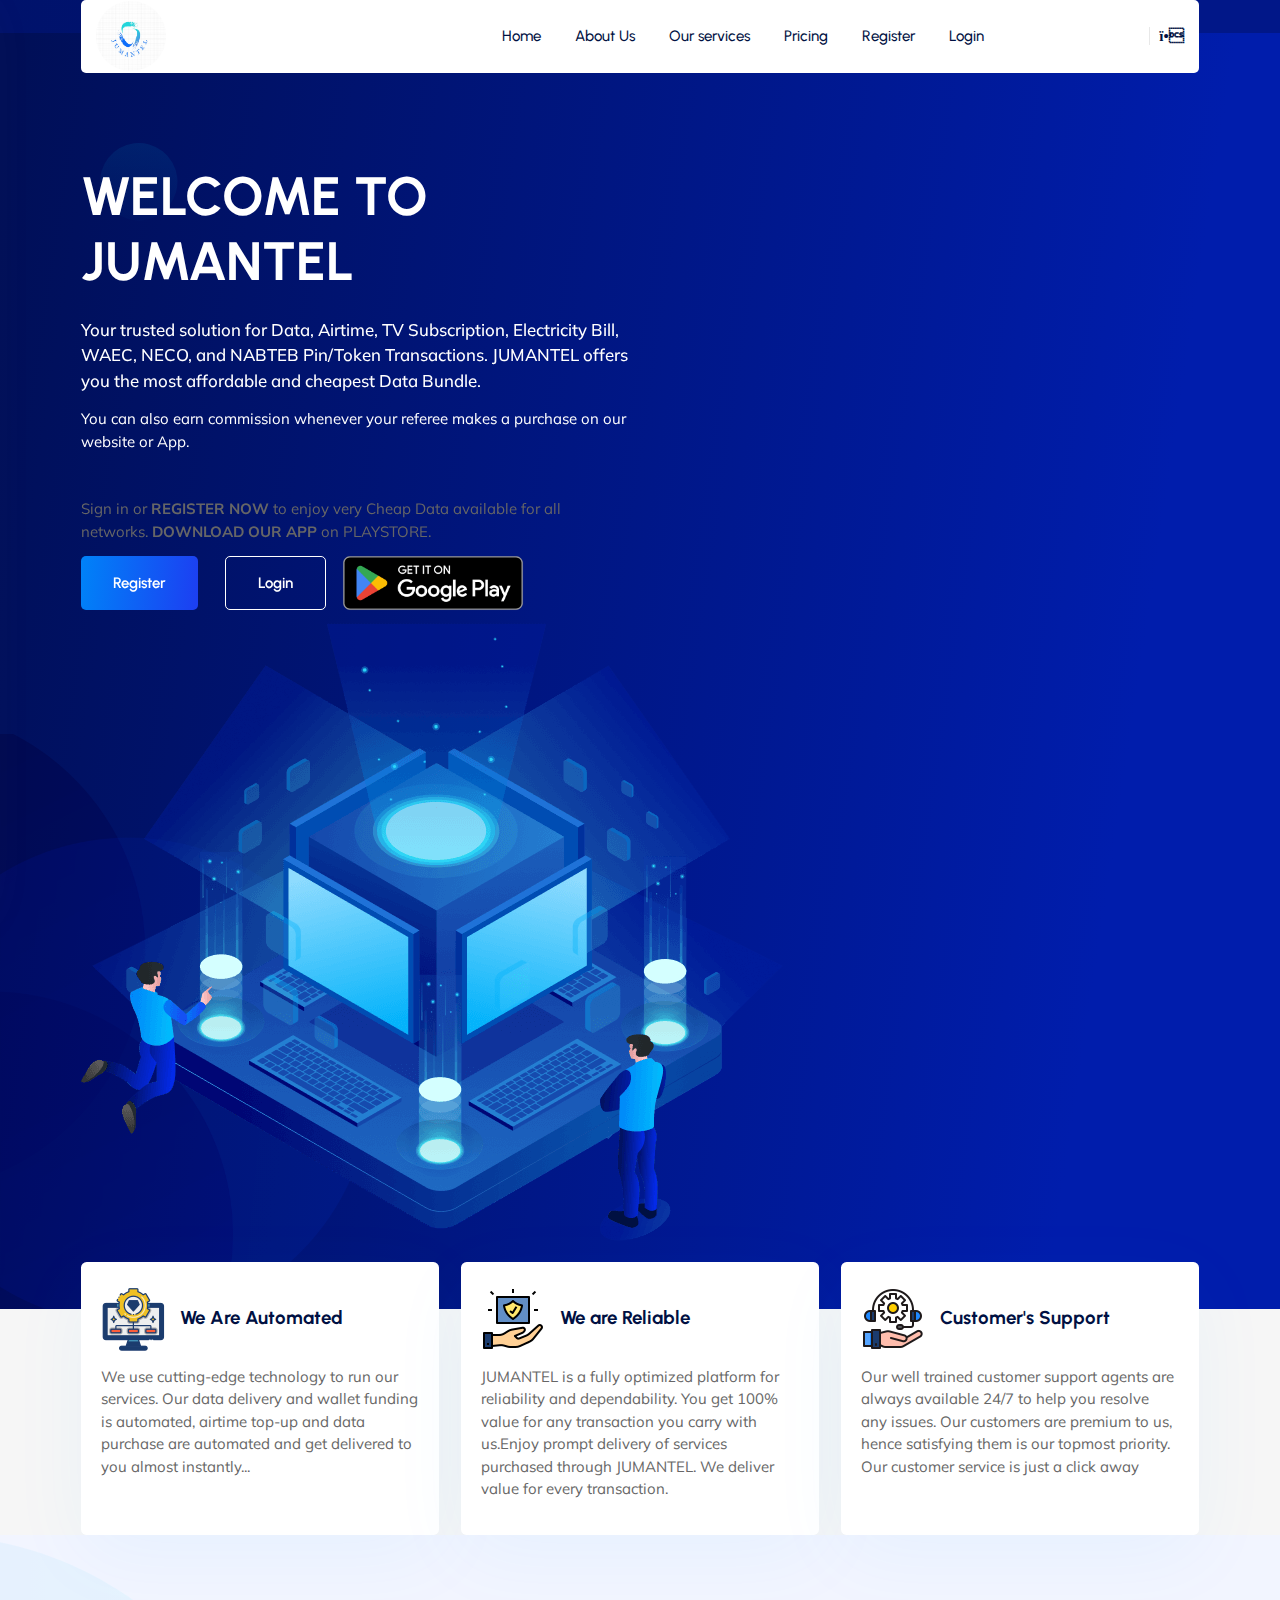
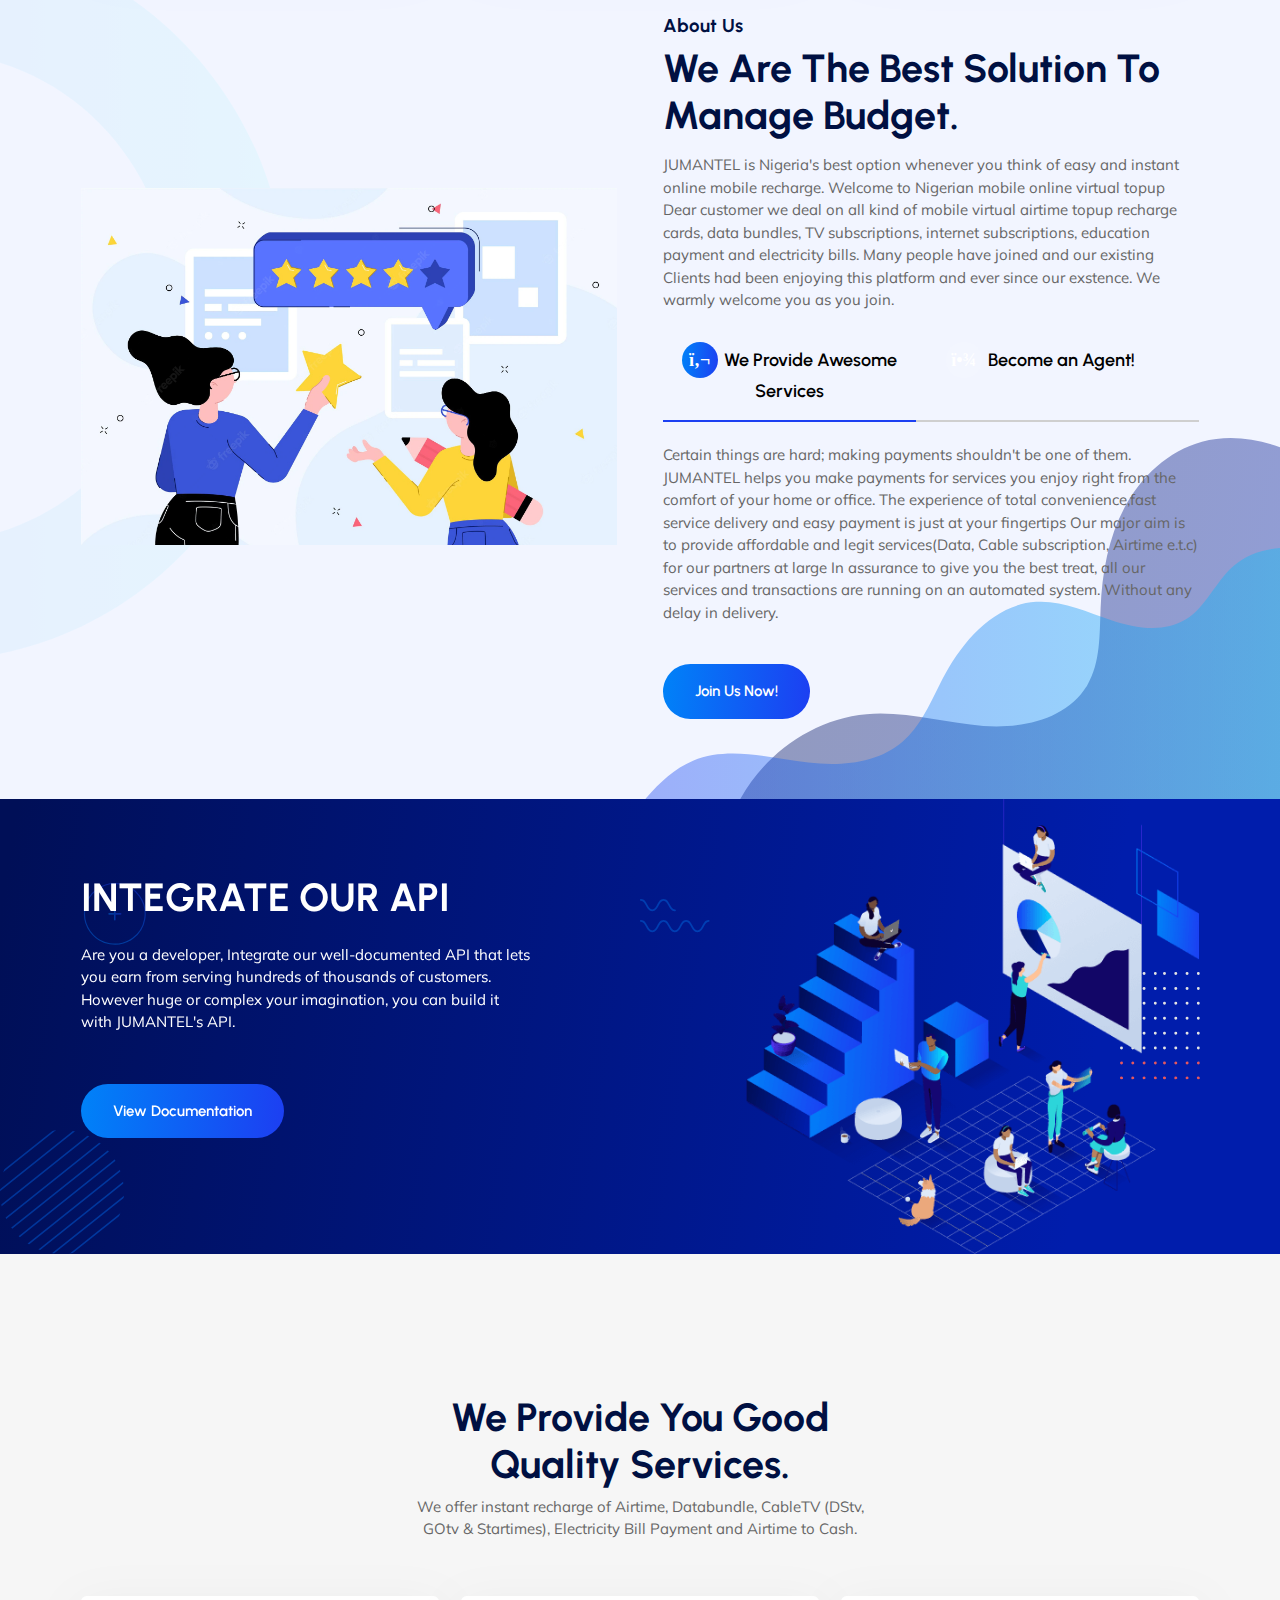
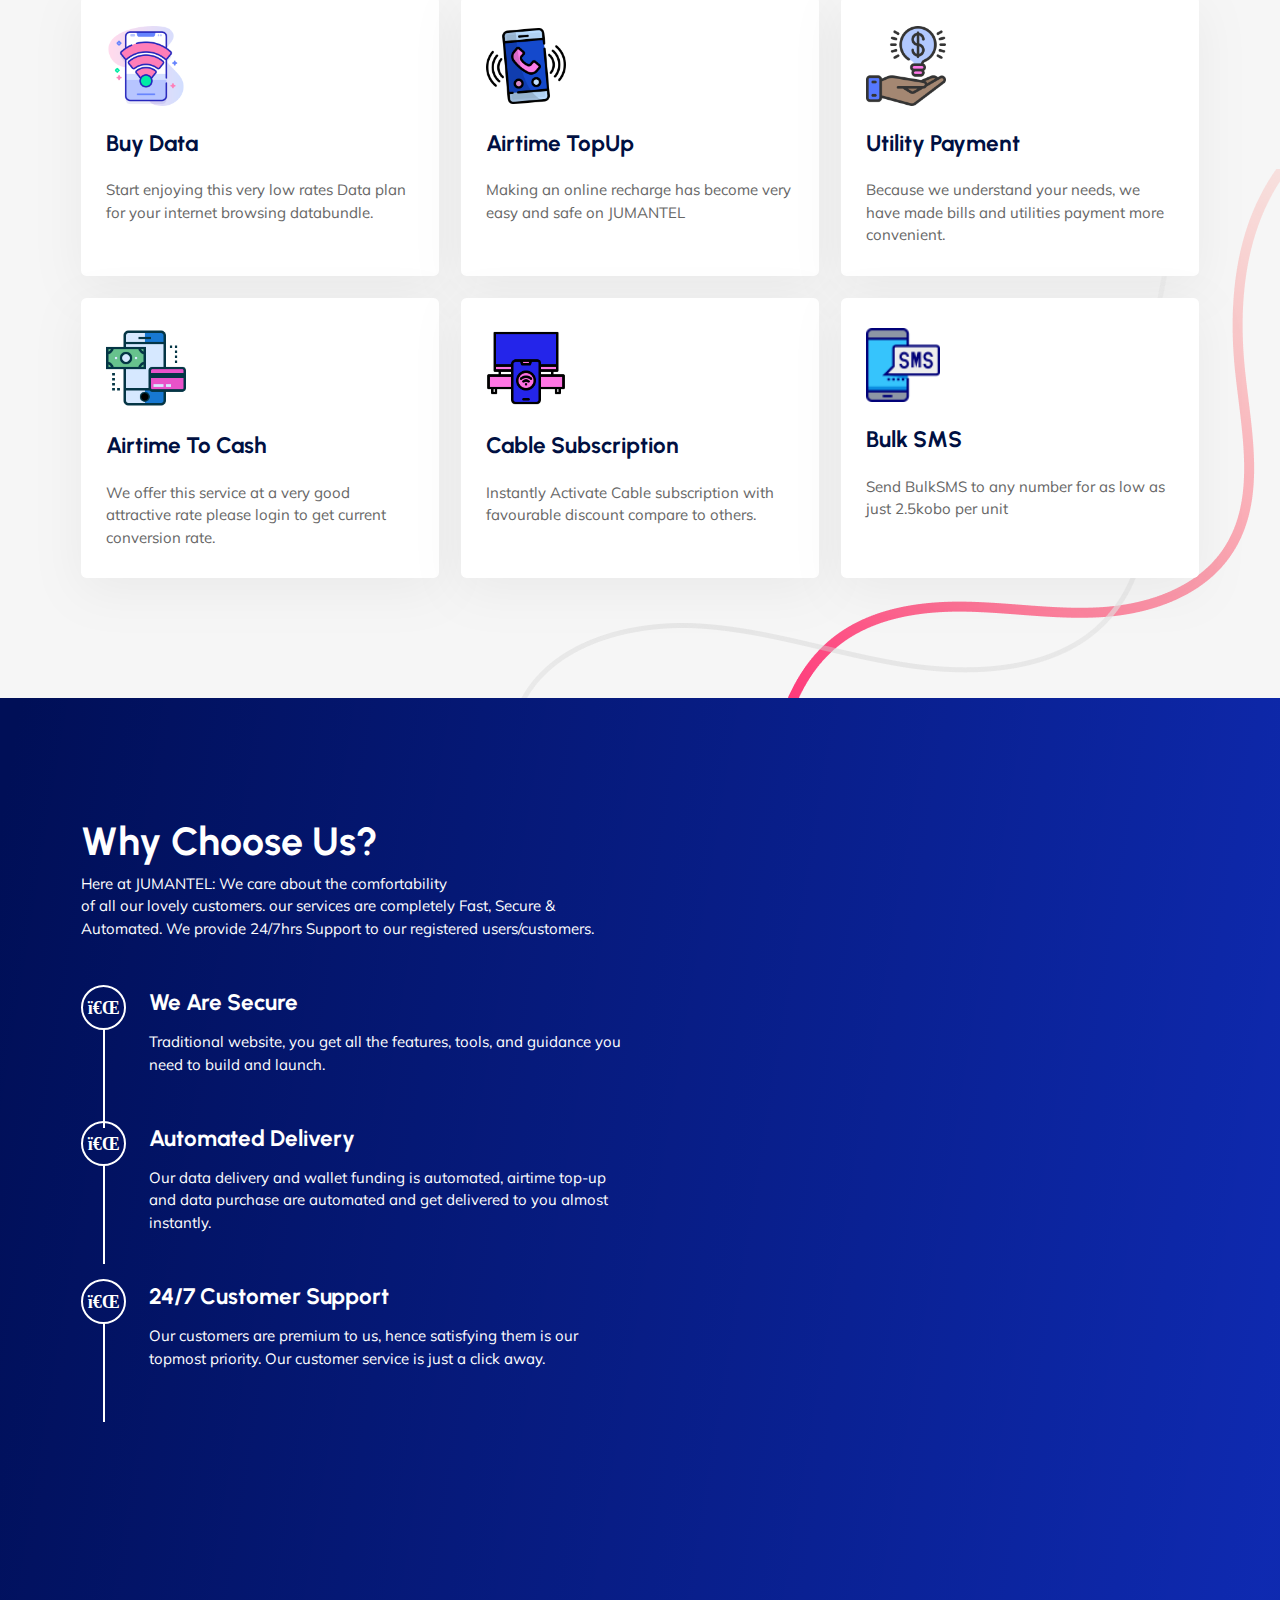
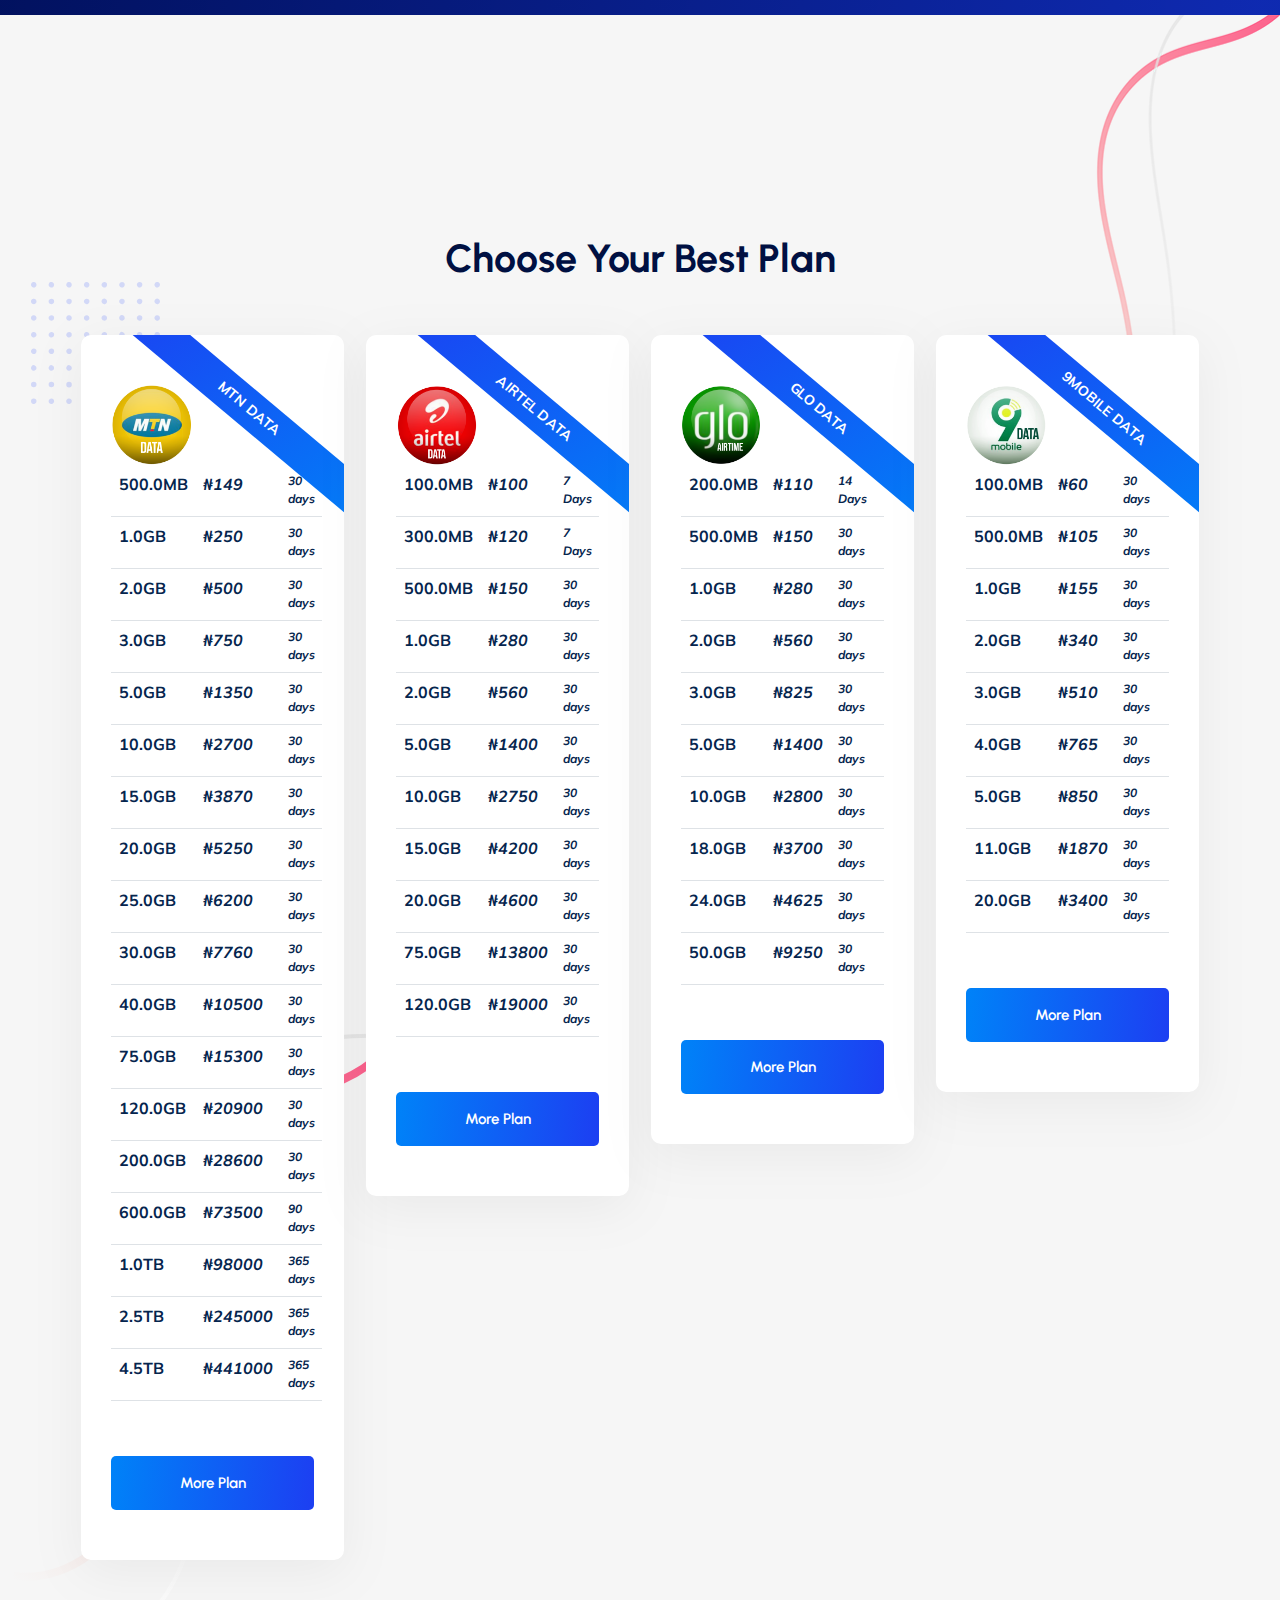
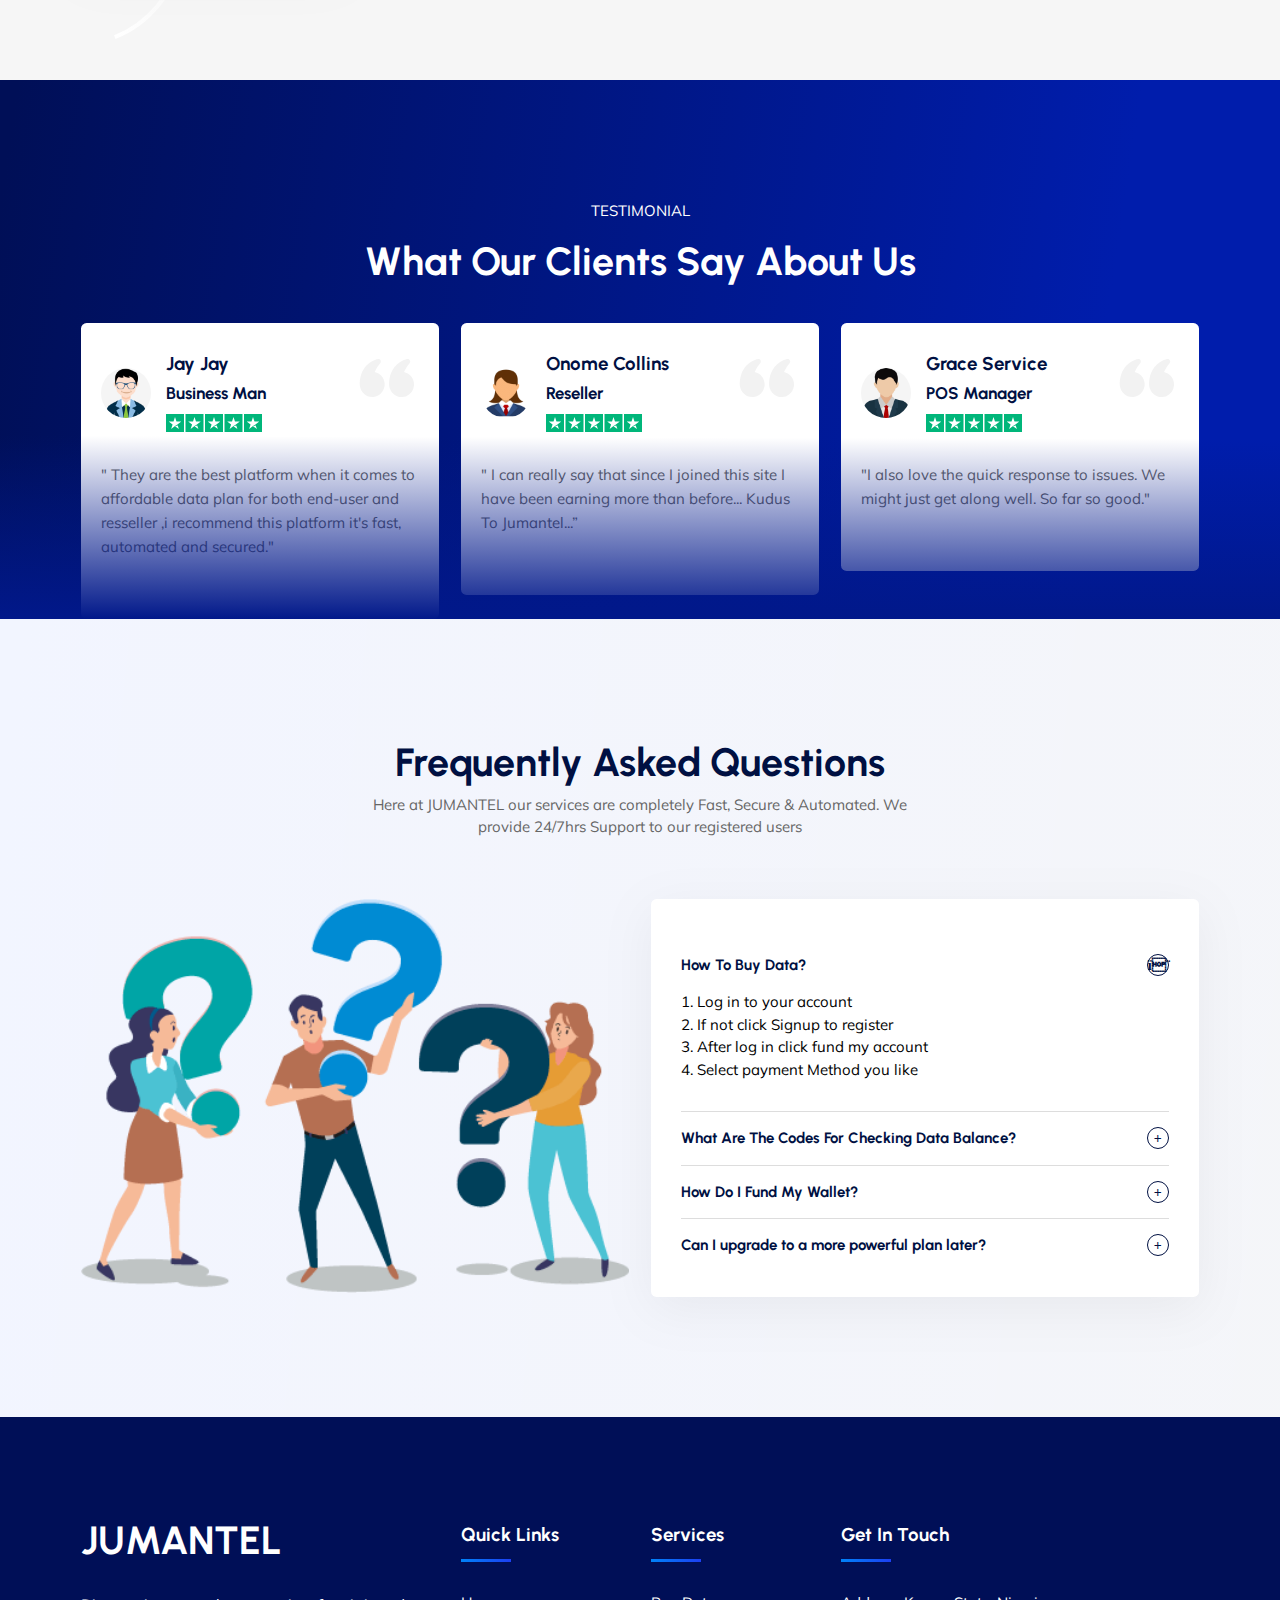
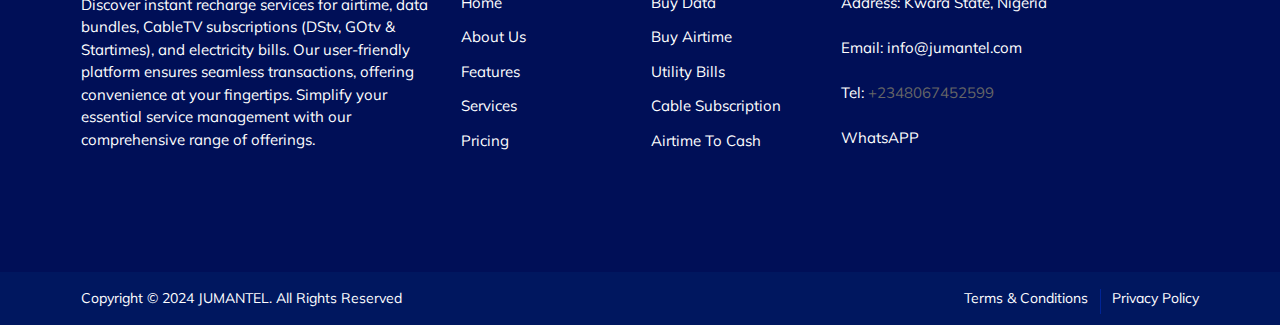
==== commit d68d5ff8: "Update index.html" ====
--- a/index.html
+++ b/index.html
@@ -951,9 +951,9 @@
                                         <br>
                                         <li><a>Email: info@jumantel.com</a></li>
                                         <br>
-                                        <li><a>Tel: </a>+2348021312836</li>
+                                        <li><a>Tel: </a>+2348067452599</li>
                                         <br>
-                                        <li><a href="https://wa/2348021312836">WhatsAPP</a></li>
+                                        <li><a href="https://chat.whatsapp.com/Krk3UrfcaCD7cx4QtmzCw0">WhatsAPP</a></li>
                                     </ul>
                                 </div>
                             </div>
@@ -971,7 +971,7 @@
                         </div>
                         <div class="col-md-6">
                             <div class="copyright-links mt-2 mt-md-0 text-start text-md-end">
-                                <a href="/#terms-and-conditions">Terms & Conditions</a>
+                                <a href="/#terms">Terms & Conditions</a>
                                 <a href="/#privacy-policy" class="ml-20">Privacy Policy</a>
                             </div>
                         </div>
@@ -999,4 +999,4 @@
     <script src="js/app.js"></script>
     <!--endbuild-->
 
-</body></html>+</body></html>
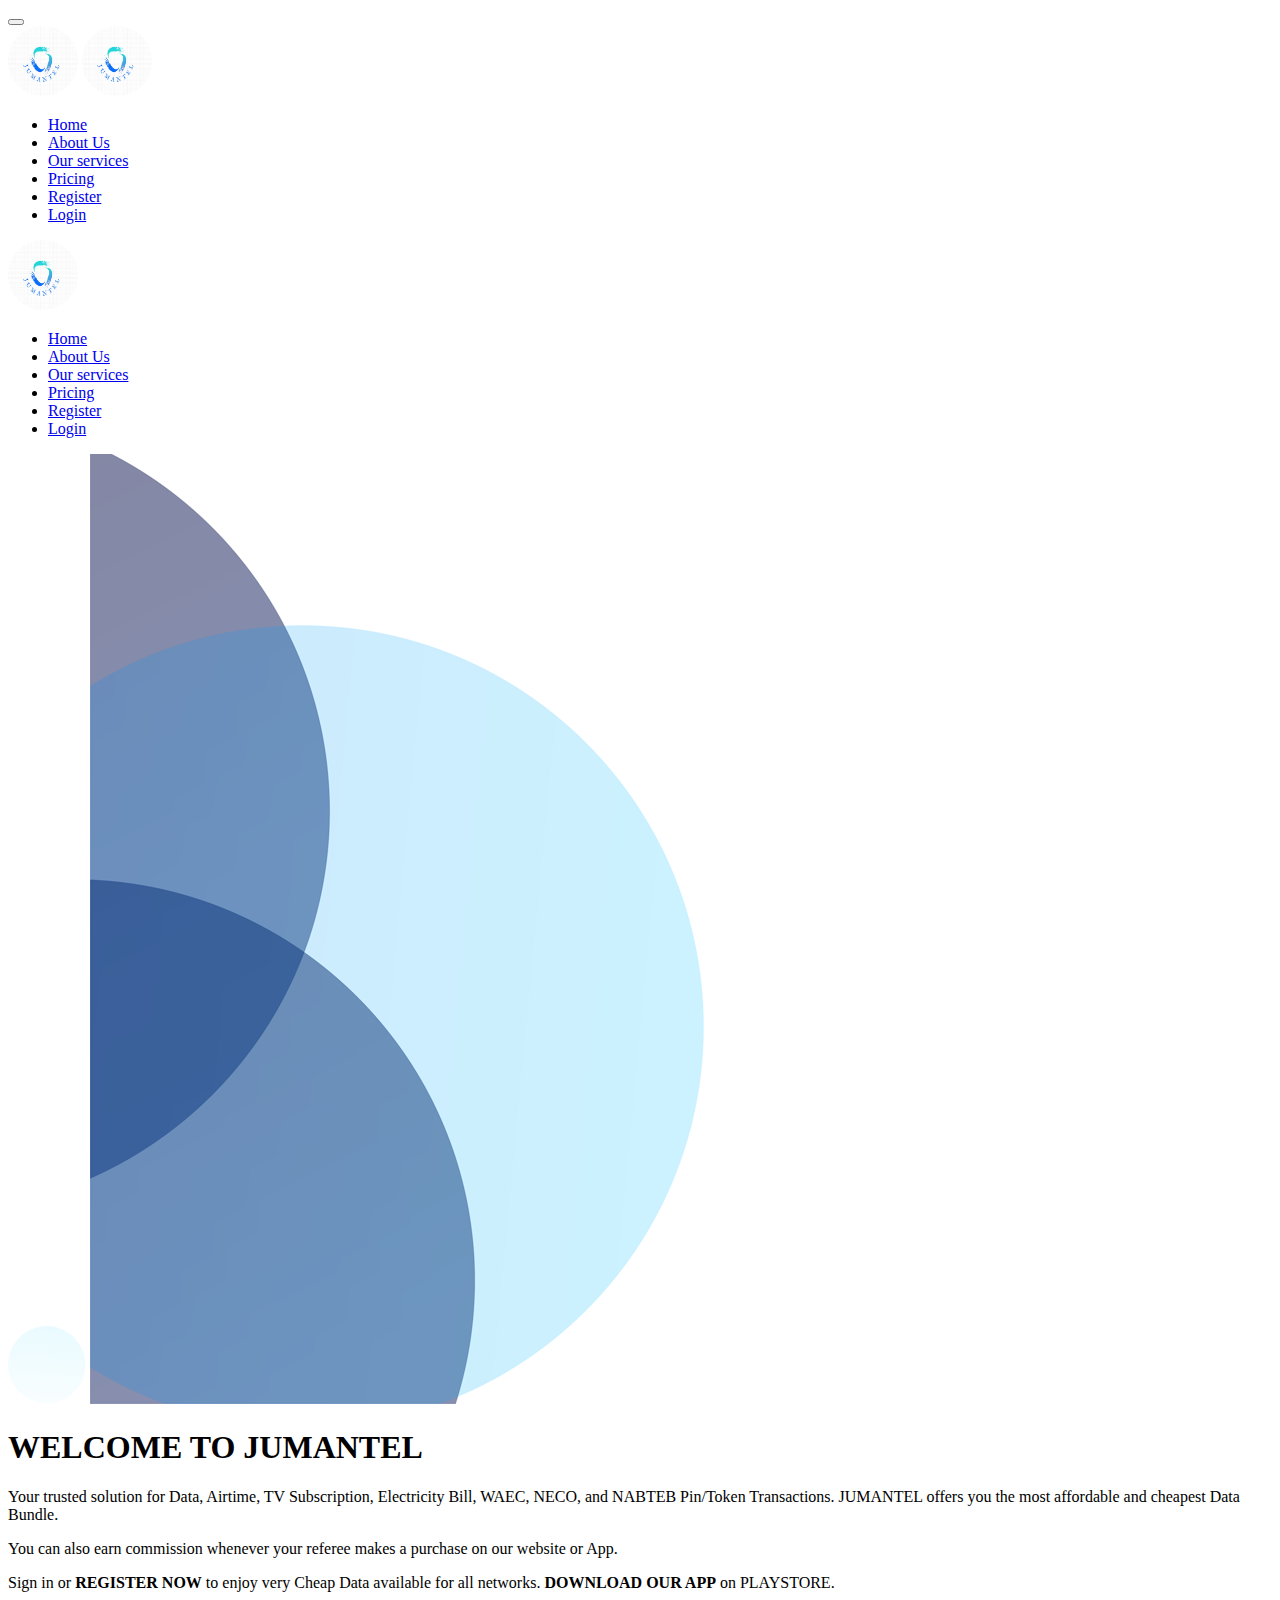
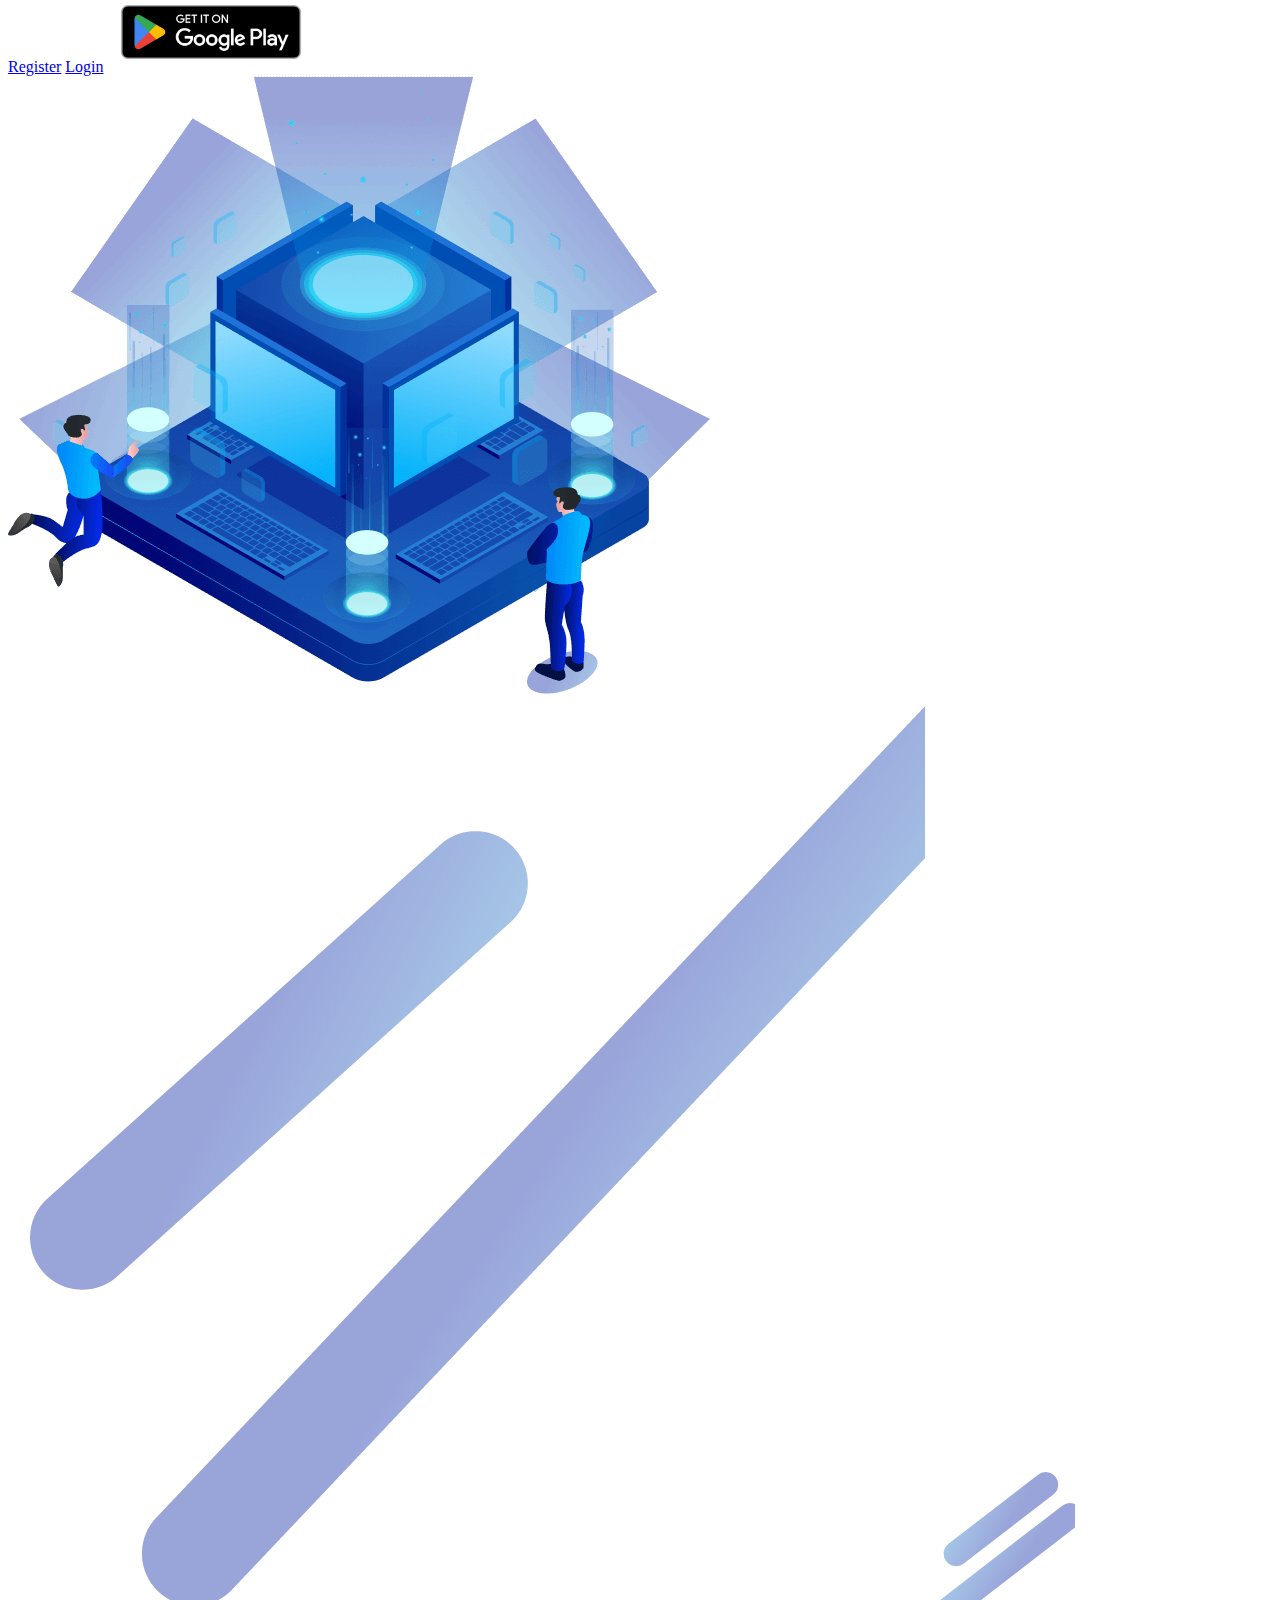
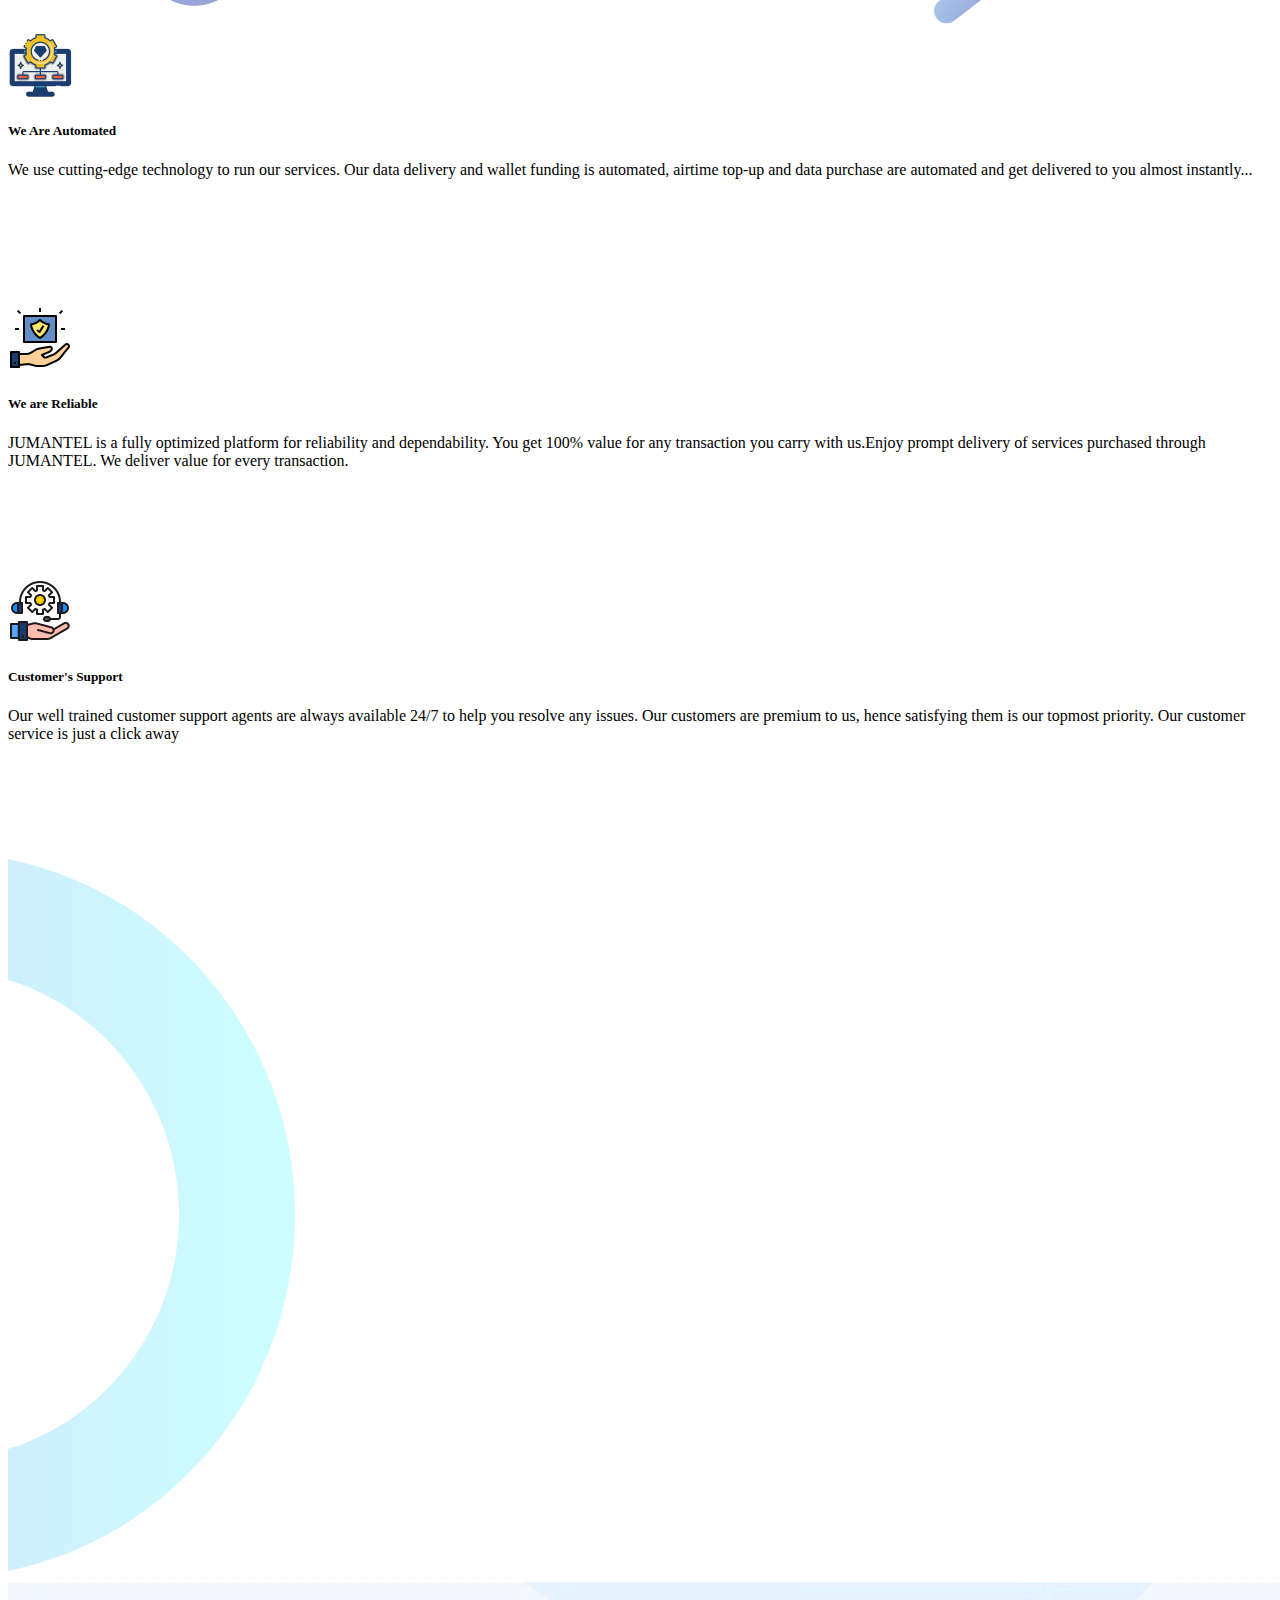
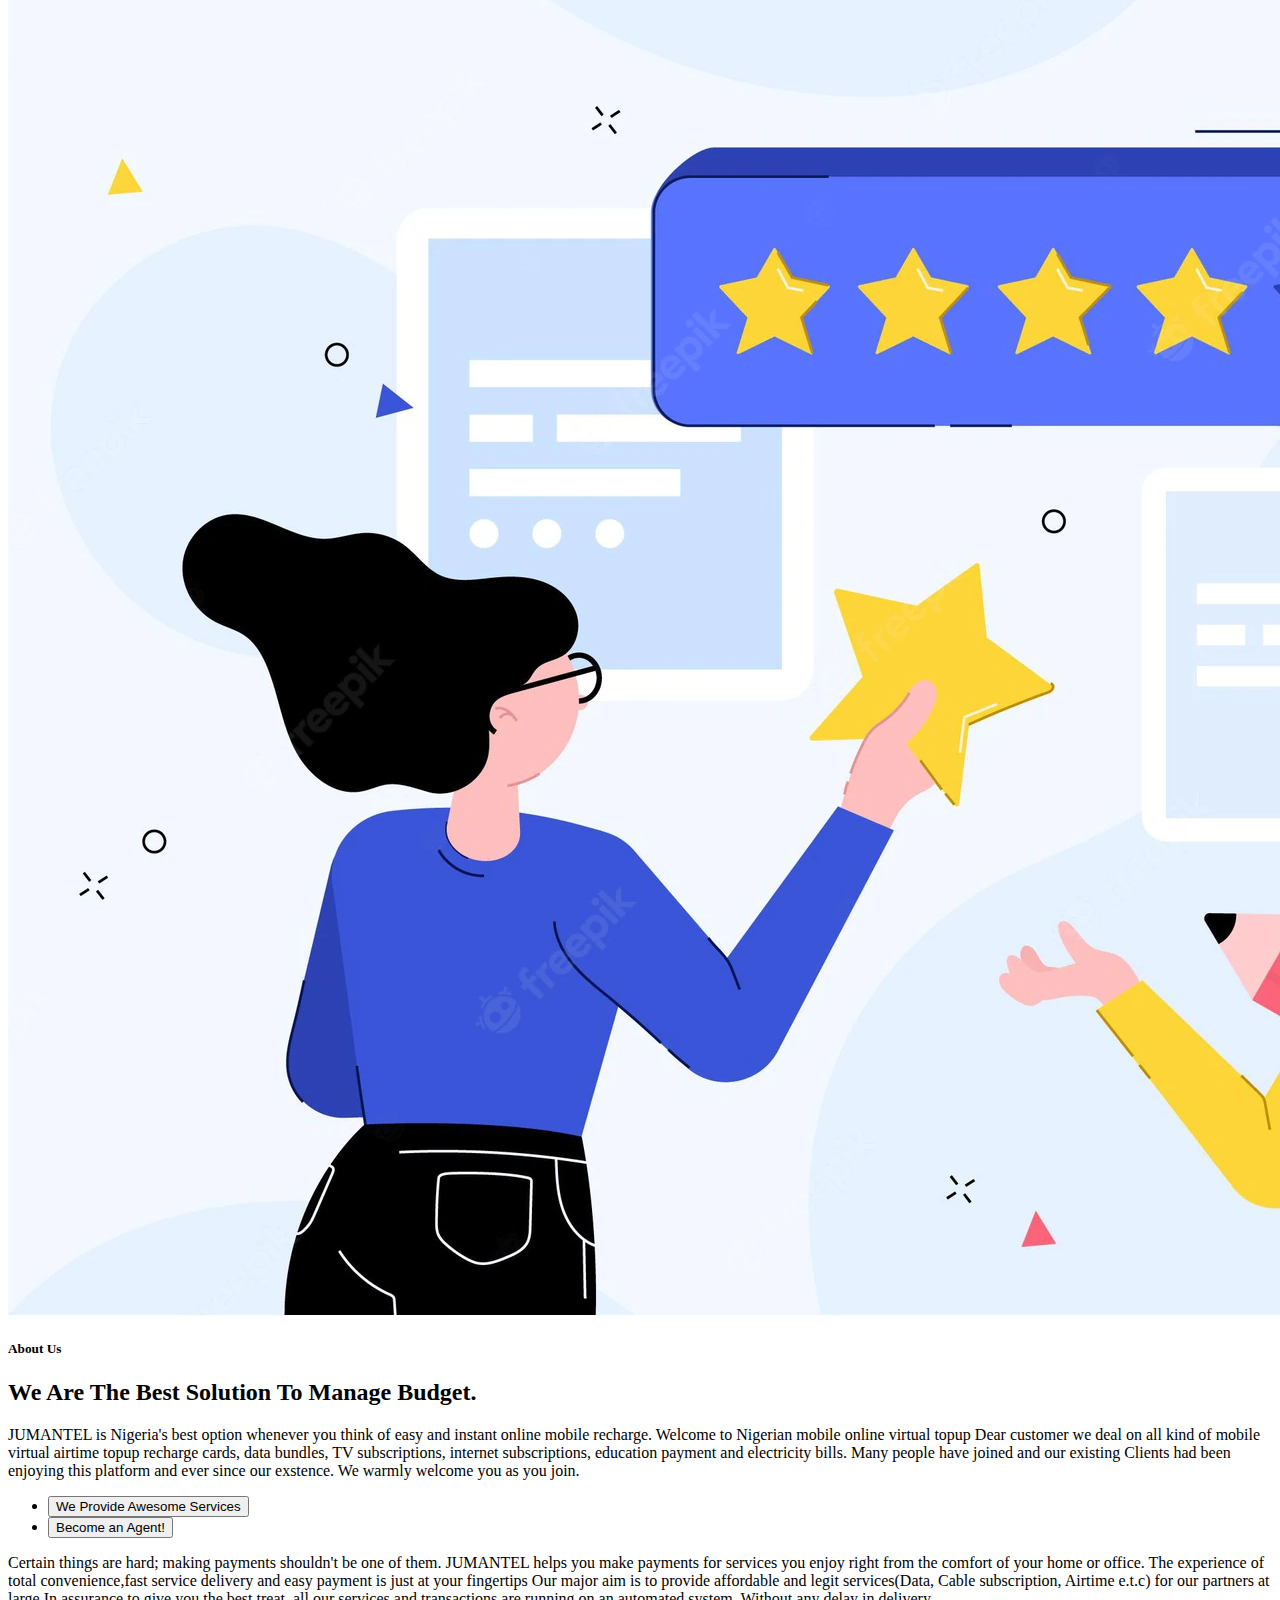
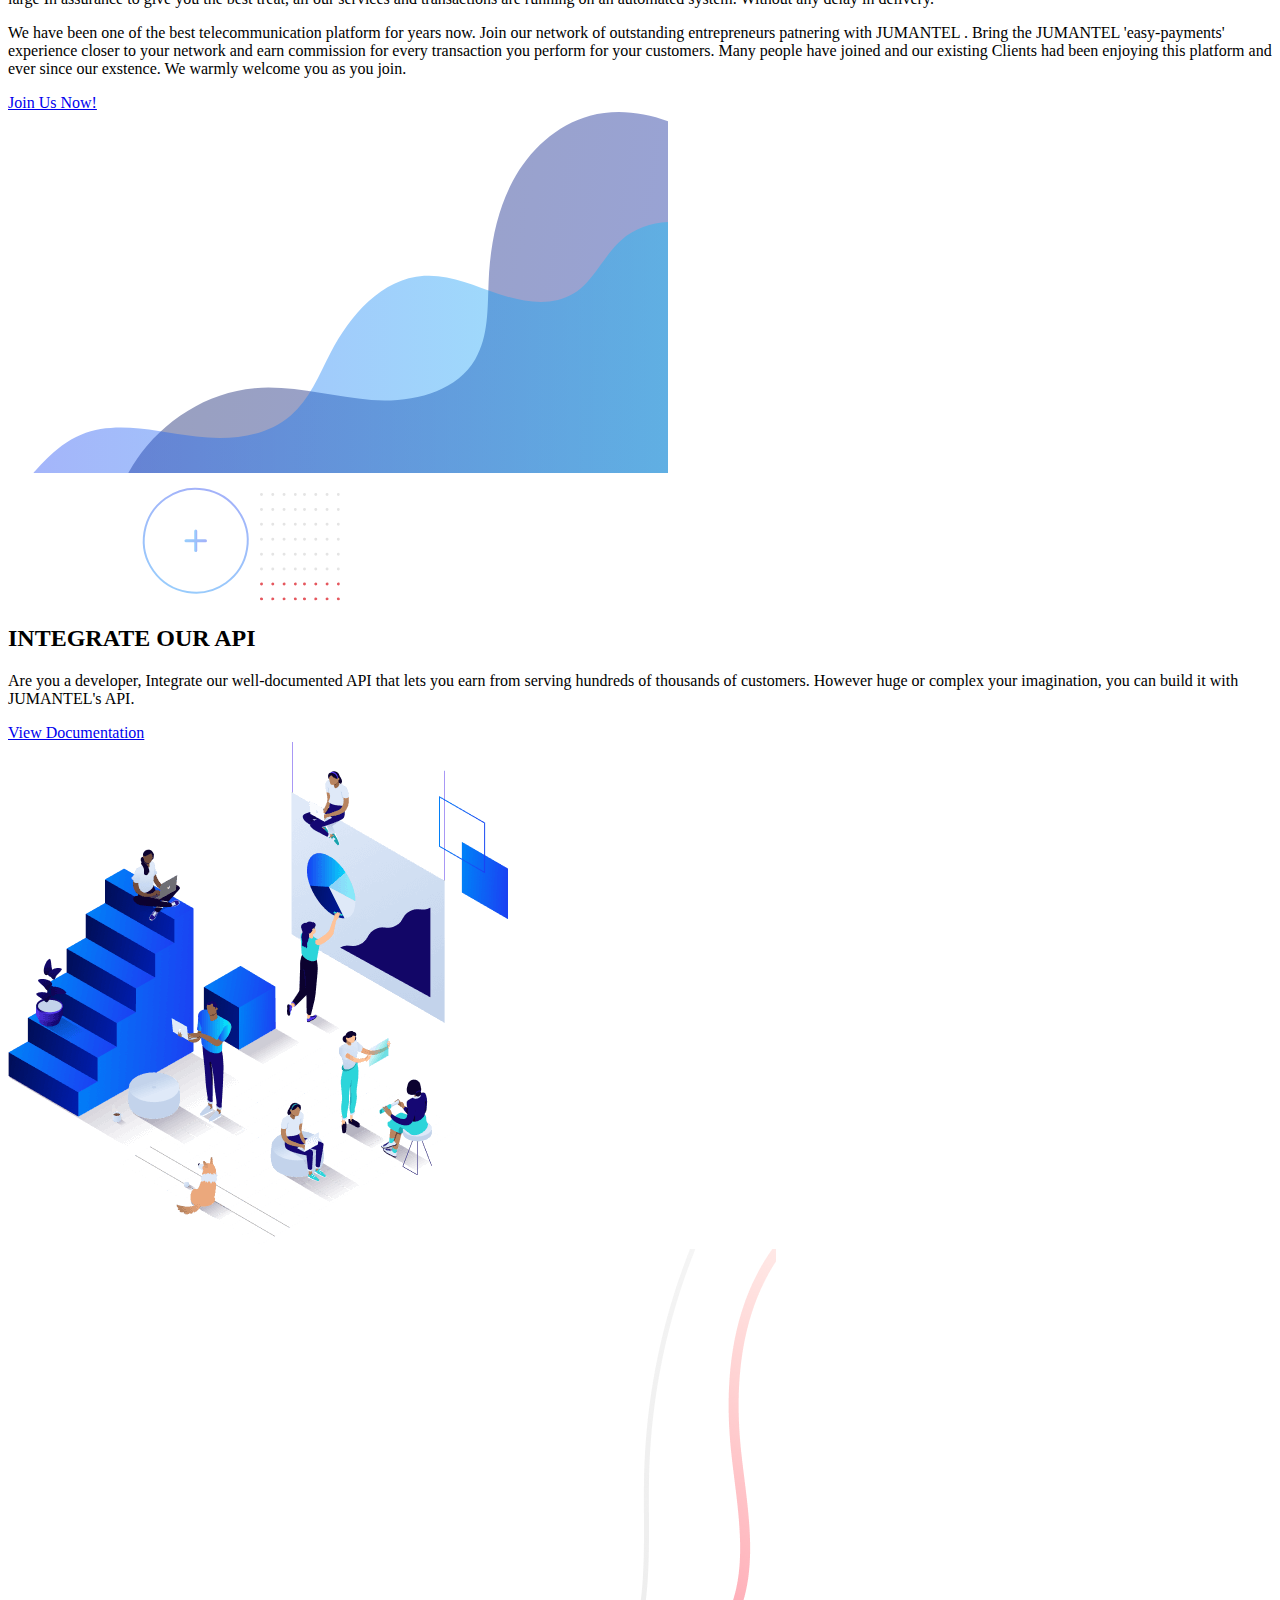
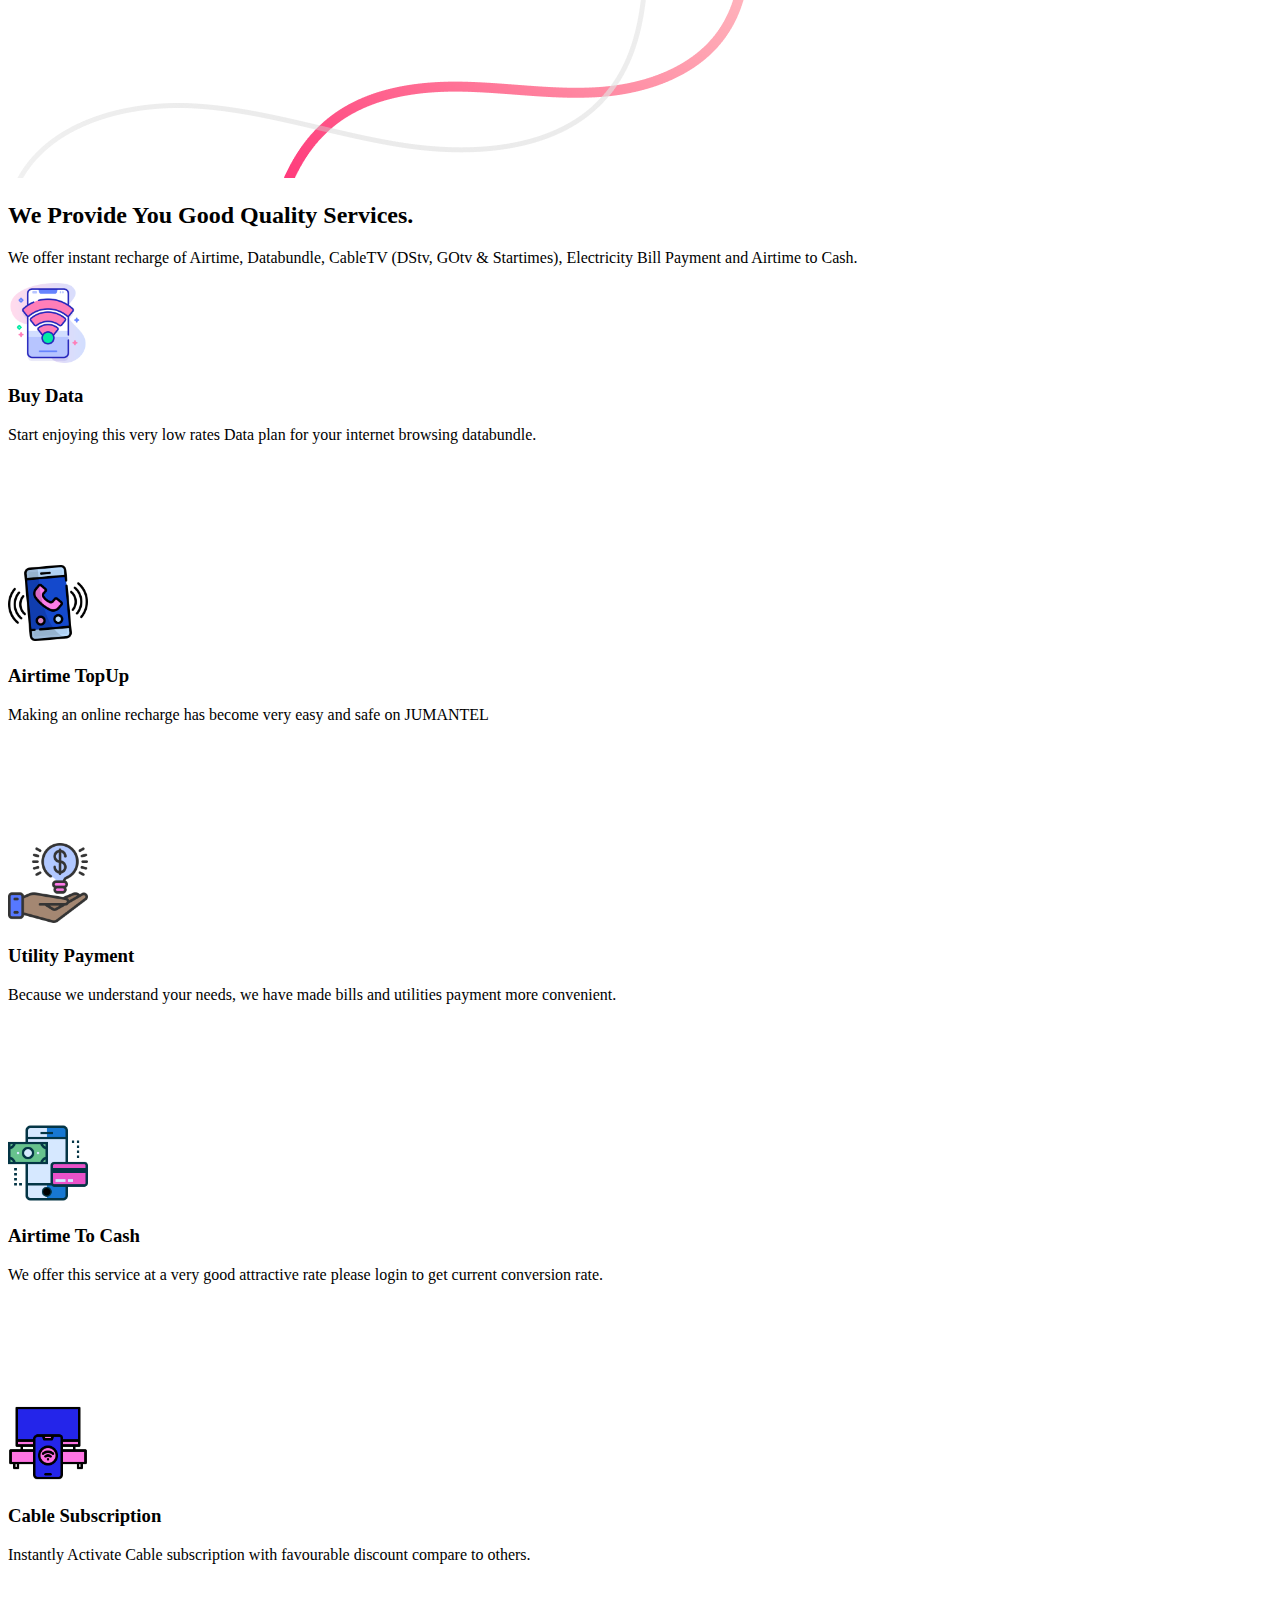
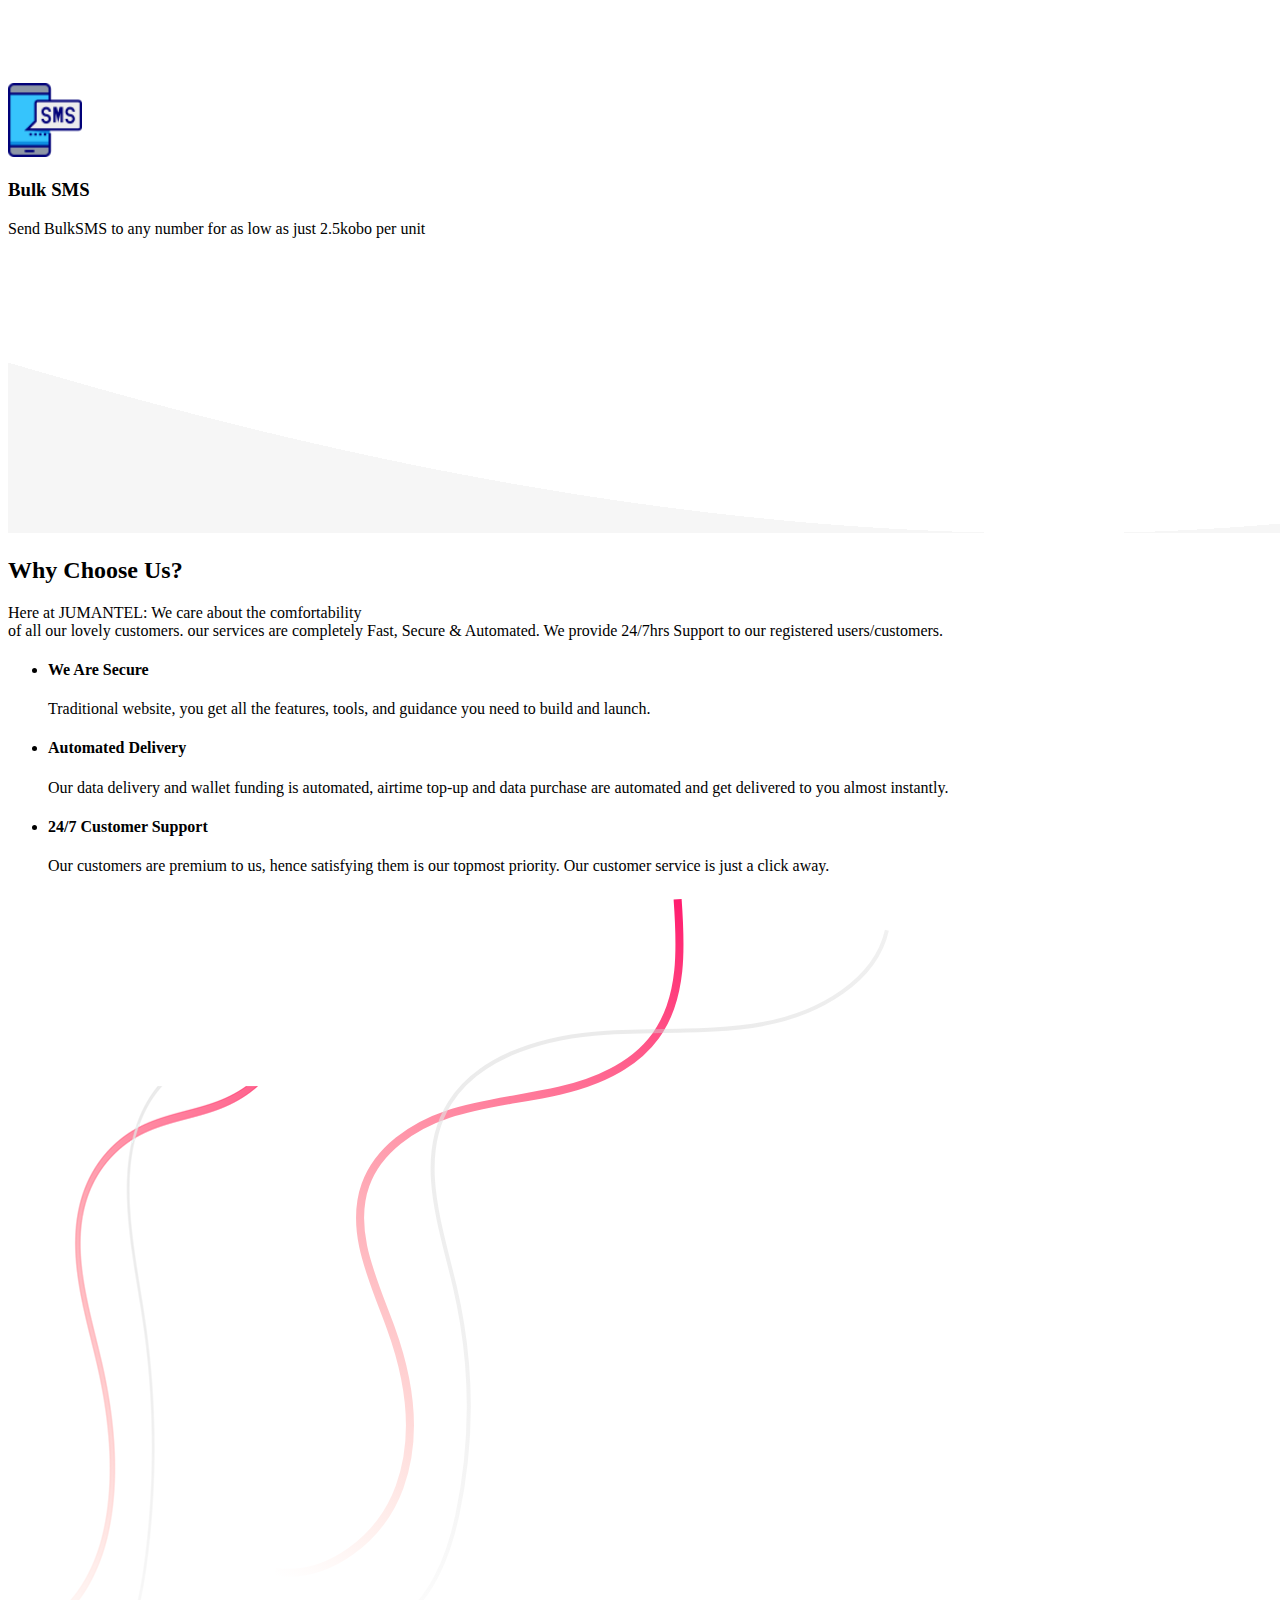
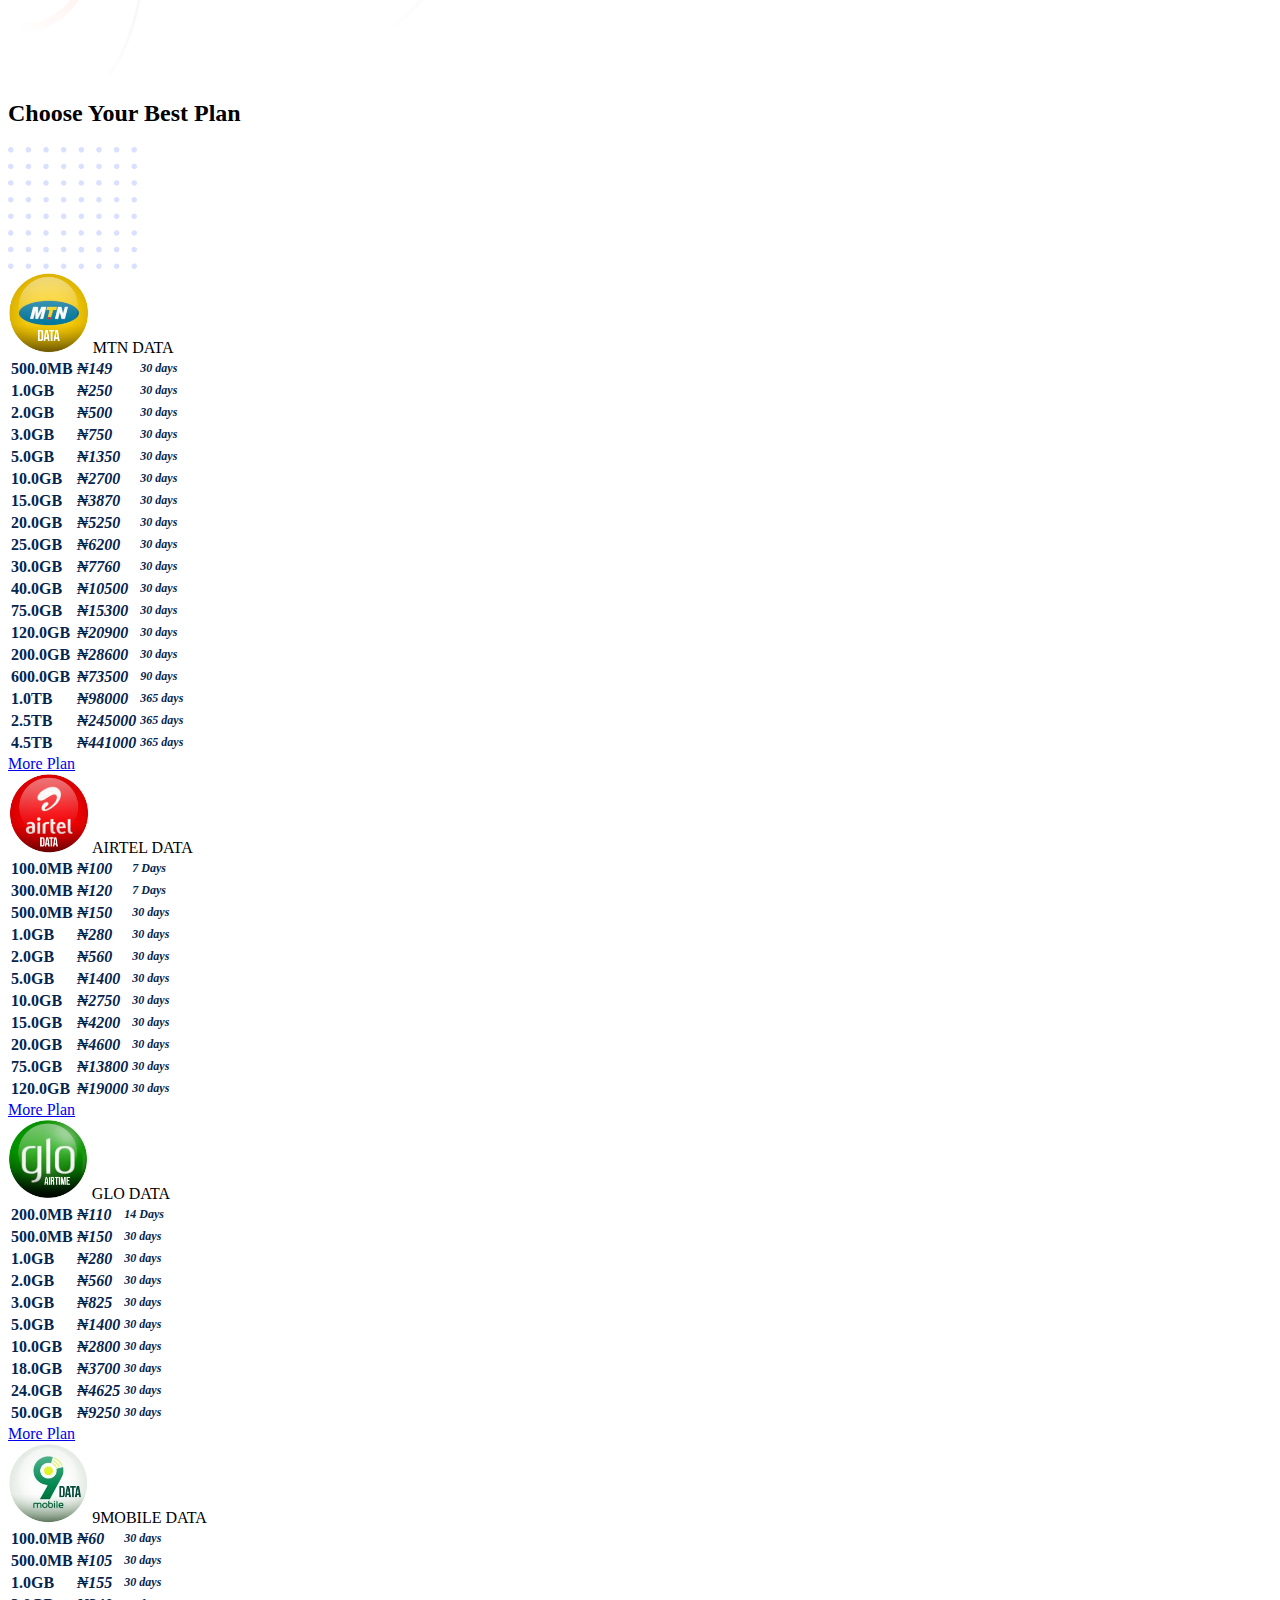
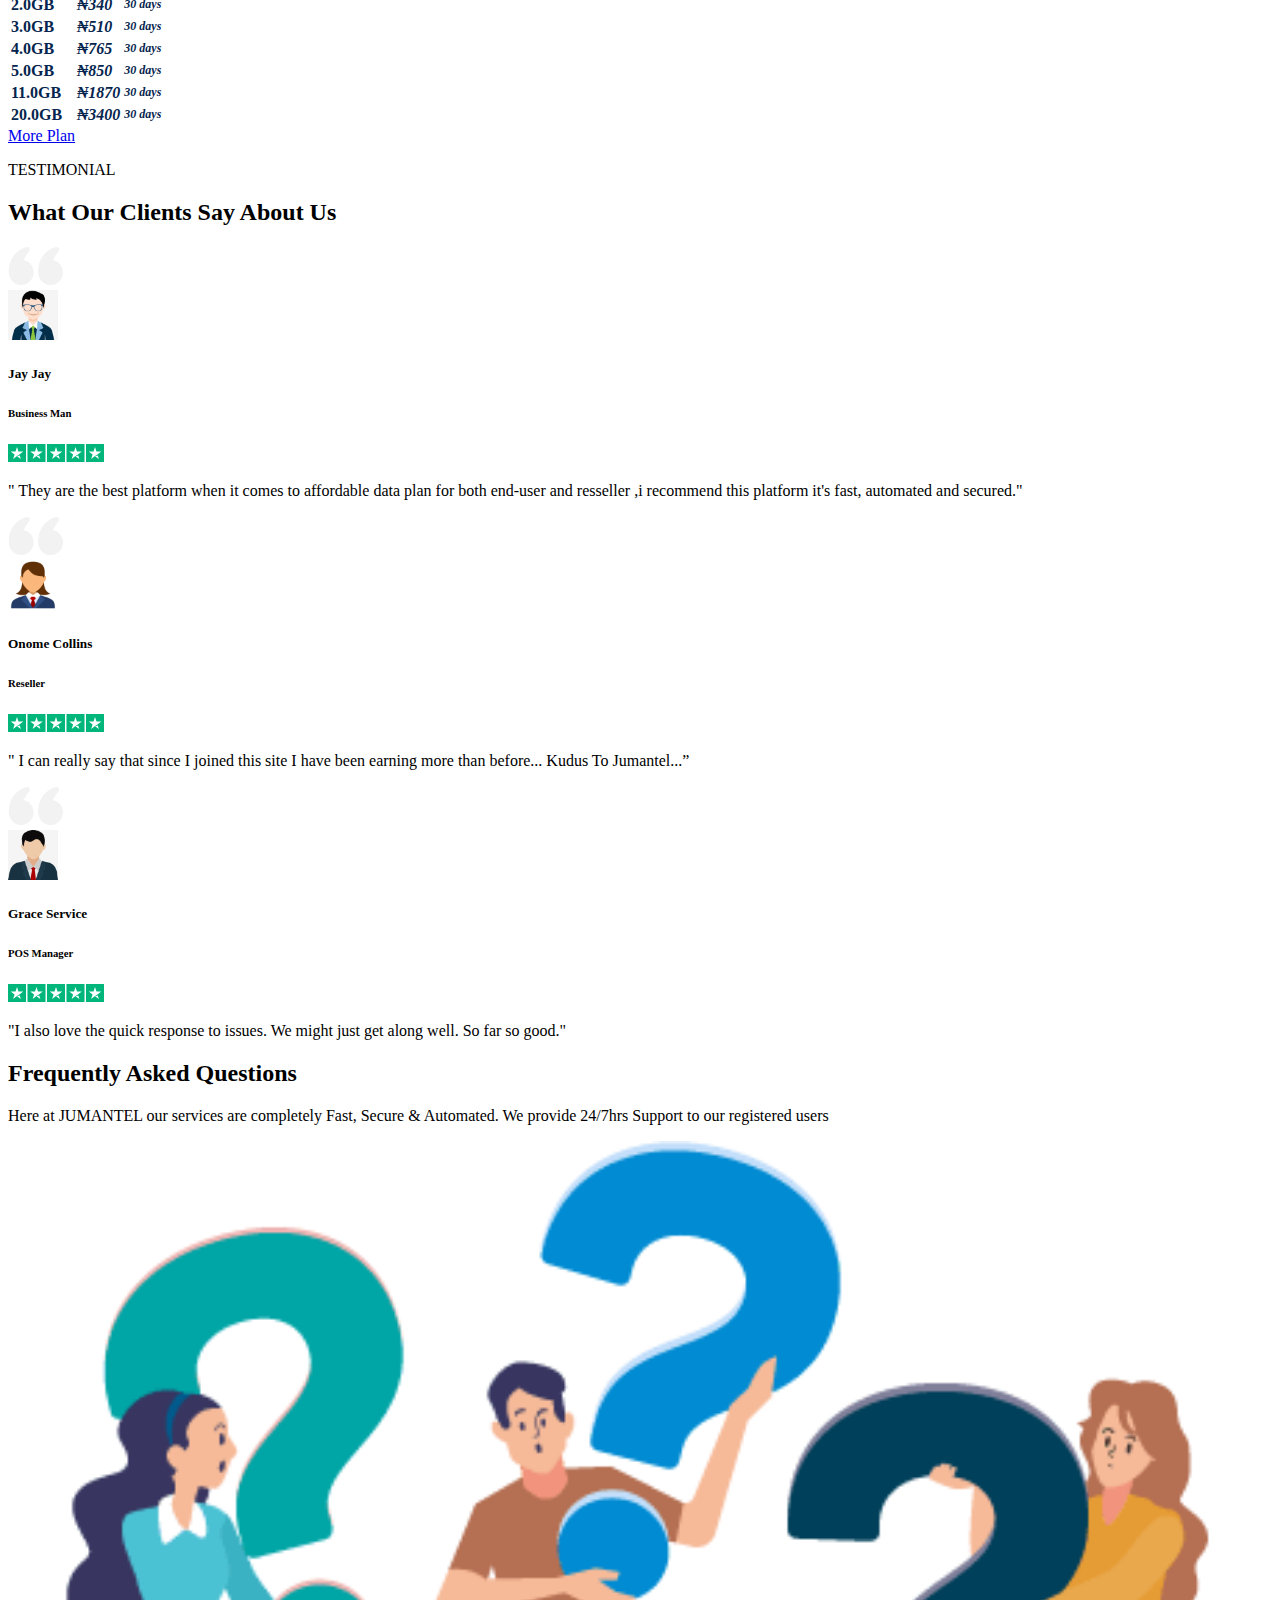
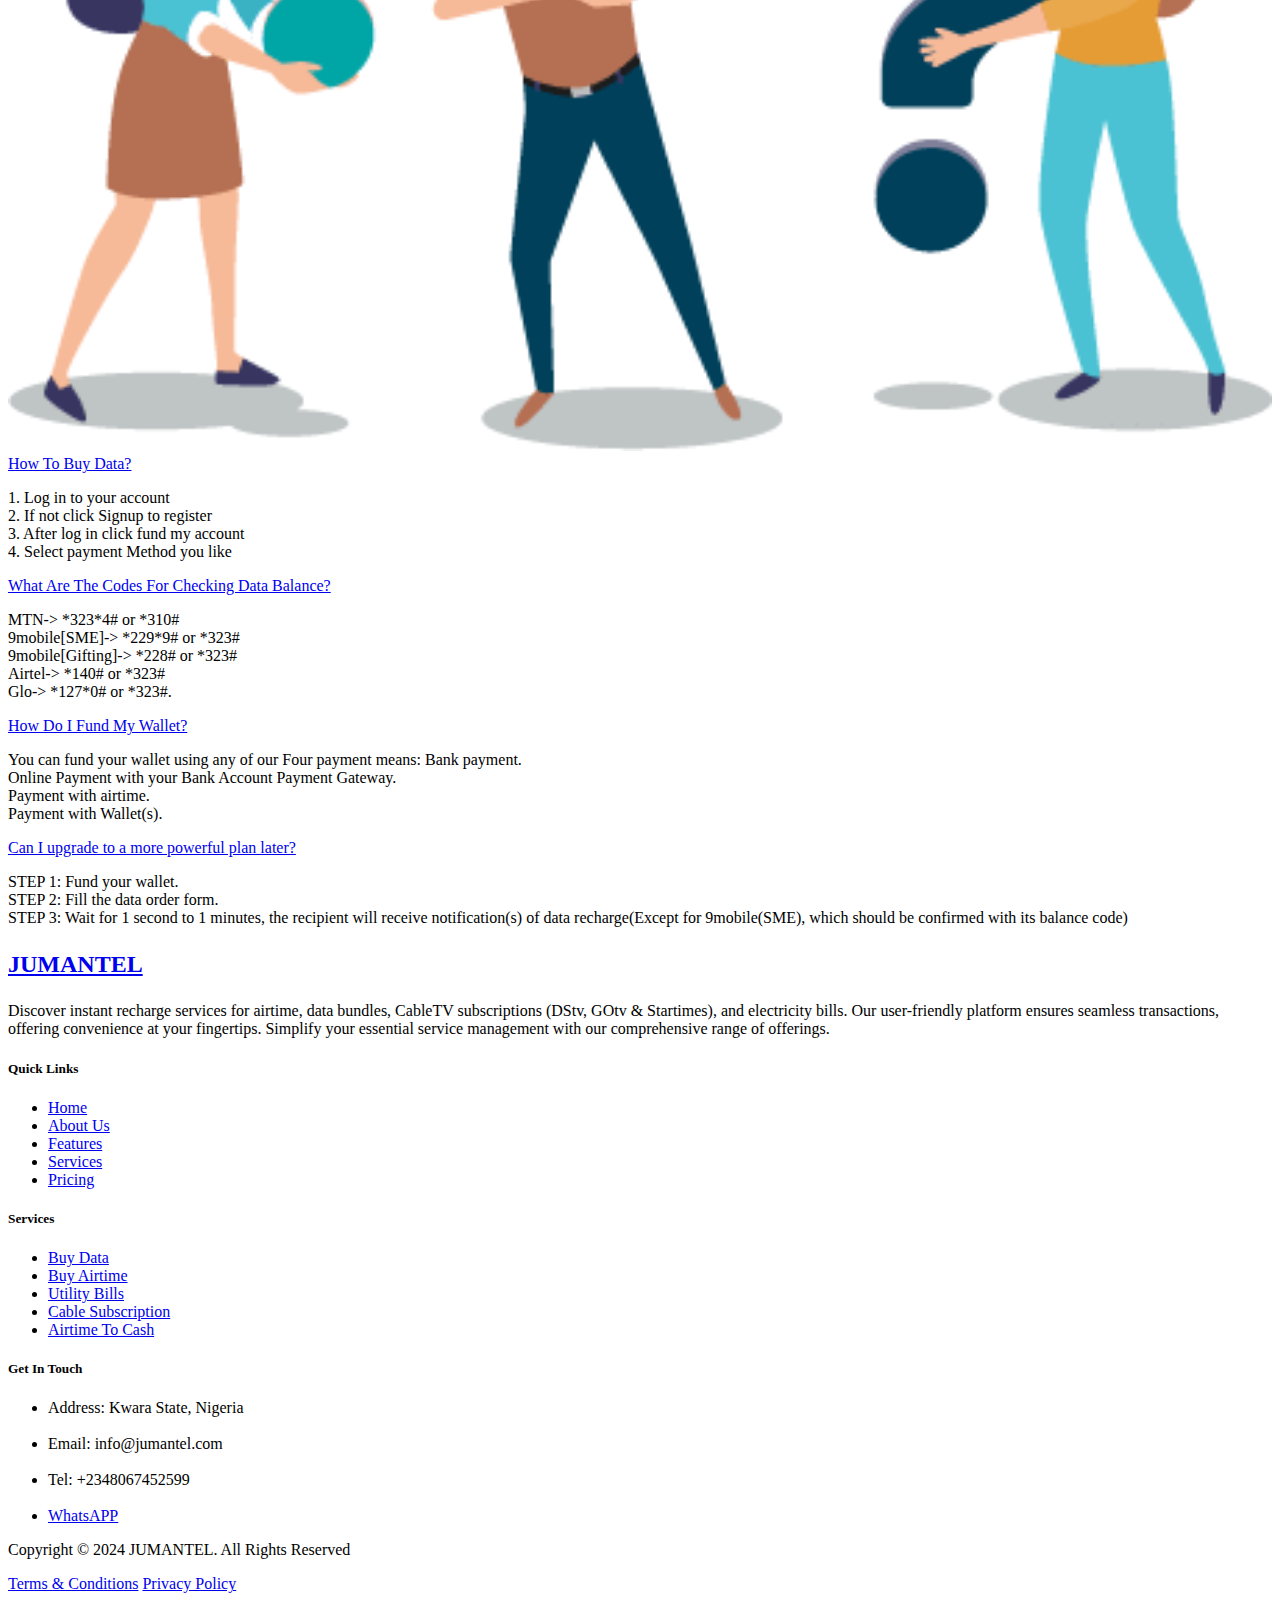
==== commit 71d914f4: "Update index.html" ====
--- a/index.html
+++ b/index.html
@@ -74,9 +74,9 @@
                                             <li><a href="#pricing">Pricing</a>
                                             </li>
                                             
-                                            <li><a href="/mobile/register/">Register</a>
+                                            <li><a href="register.html">Register</a>
                                             </li>
-                                            <li><a href="/mobile/login/">Login</a>
+                                            <li><a href="login.html">Login</a>
                                             </li>
                                         </ul>
                                     </nav>
@@ -108,9 +108,9 @@
                     <li><a href="#pricing">Pricing</a>
                     </li>
                     
-                    <li><a href="/mobile/register/">Register</a>
+                    <li><a href="register.html">Register</a>
                     </li>
-                    <li><a href="/mobile/login/">Login</a>
+                    <li><a href="login.html">Login</a>
                     </li>
                     
                 </ul>
@@ -140,8 +140,8 @@
                                 </div>
                                 
                                     
-                                    <a href="/mobile/register/" class="template-btn primary-btn me-4">Register</a>
-                                    <a href="/mobile/login/" class="template-btn outline-btn">Login</a>
+                                    <a href="register.html" class="template-btn primary-btn me-4">Register</a>
+                                    <a href="login.html" class="template-btn outline-btn">Login</a>
                                     <a href="https://play.google.com/store/apps/details?id=com.jumantel" style="margin-top:10px"><img src="images/en_badge_web_generic.png" style="height:80px;"></a> 
                                     
                                 </div>
@@ -224,7 +224,7 @@
                                     </div>
                                 </div>
                             </div>
-                            <a href="/mobile/login/" class="template-btn primary-btn rounded-pill">Join Us Now!</a>
+                            <a href="login.html" class="template-btn primary-btn rounded-pill">Join Us Now!</a>
                         </div>
                     </div>
                 </div>
@@ -246,7 +246,7 @@
                             <h2 class="mb-4">INTEGRATE OUR API</h2>
                             <p class="mb-50">Are you a developer, Integrate our well-documented API that lets you earn from serving hundreds of thousands of customers. However huge or complex your imagination, you can build it with JUMANTEL's API.</p>
                             <div class="migrate-btns mb-20">
-                                <a href="/mobile/login/" class="template-btn primary-btn me-4 mb-20 rounded-pill">View Documentation</a>
+                                <a href="login.html" class="template-btn primary-btn me-4 mb-20 rounded-pill">View Documentation</a>
                             </div>
                         </div>
                     </div>
@@ -535,7 +535,7 @@
 
             			
                                   </tbody></table>
-                                <a href="/mobile/login/" class="template-btn primary-btn w-100 text-center mt-40">More Plan</a>
+                                <a href="login.html" class="template-btn primary-btn w-100 text-center mt-40">More Plan</a>
                             </div>
                         </div>
                         <div class="col-lg-3 col-md-6">
@@ -615,7 +615,7 @@
                                     
                                       
                                     </tbody></table>
-                                <a href="/mobile/login/" class="template-btn primary-btn w-100 mt-40 text-center">More Plan</a>
+                                <a href="login.html" class="template-btn primary-btn w-100 mt-40 text-center">More Plan</a>
                             </div>
                         </div>
                         <div class="col-lg-3 col-md-6">
@@ -686,7 +686,7 @@
                                     </tr>
 
                                 </tbody></table>
-                                <a href="/mobile/login/" class="template-btn primary-btn w-100 mt-40 text-center">More Plan</a>
+                                <a href="login.html" class="template-btn primary-btn w-100 mt-40 text-center">More Plan</a>
                             </div>
                         </div>
                         <div class="col-lg-3 col-md-6">
@@ -751,7 +751,7 @@
                                 
 
                                     </tbody></table>
-                                <a href="/mobile/login/" class="template-btn primary-btn w-100 mt-40 text-center">More Plan</a>
+                                <a href="login.html" class="template-btn primary-btn w-100 mt-40 text-center">More Plan</a>
                             </div>
                         </div>
                     </div>
@@ -934,11 +934,11 @@
                             <div class="footer-widget footer-widget-3 mt-2">
                                 <h5 class="text-white position-relative mb-5 widget-title">Services</h5>
                                 <ul class="footer-nav">
-                                    <li><a href="/mobile/login/">Buy Data</a></li>
-                                    <li><a href="/mobile/login/">Buy Airtime</a></li>
-                                    <li><a href="/mobile/login/">Utility Bills</a></li>
-                                    <li><a href="/mobile/login/">Cable Subscription</a></li>
-                                    <li><a href="/mobile/login/">Airtime To Cash</a></li>
+                                    <li><a href="login.html">Buy Data</a></li>
+                                    <li><a href="login.html">Buy Airtime</a></li>
+                                    <li><a href="login.html">Utility Bills</a></li>
+                                    <li><a href="login.html">Cable Subscription</a></li>
+                                    <li><a href="login.html">Airtime To Cash</a></li>
                                 </ul>
                             </div>
                         </div>
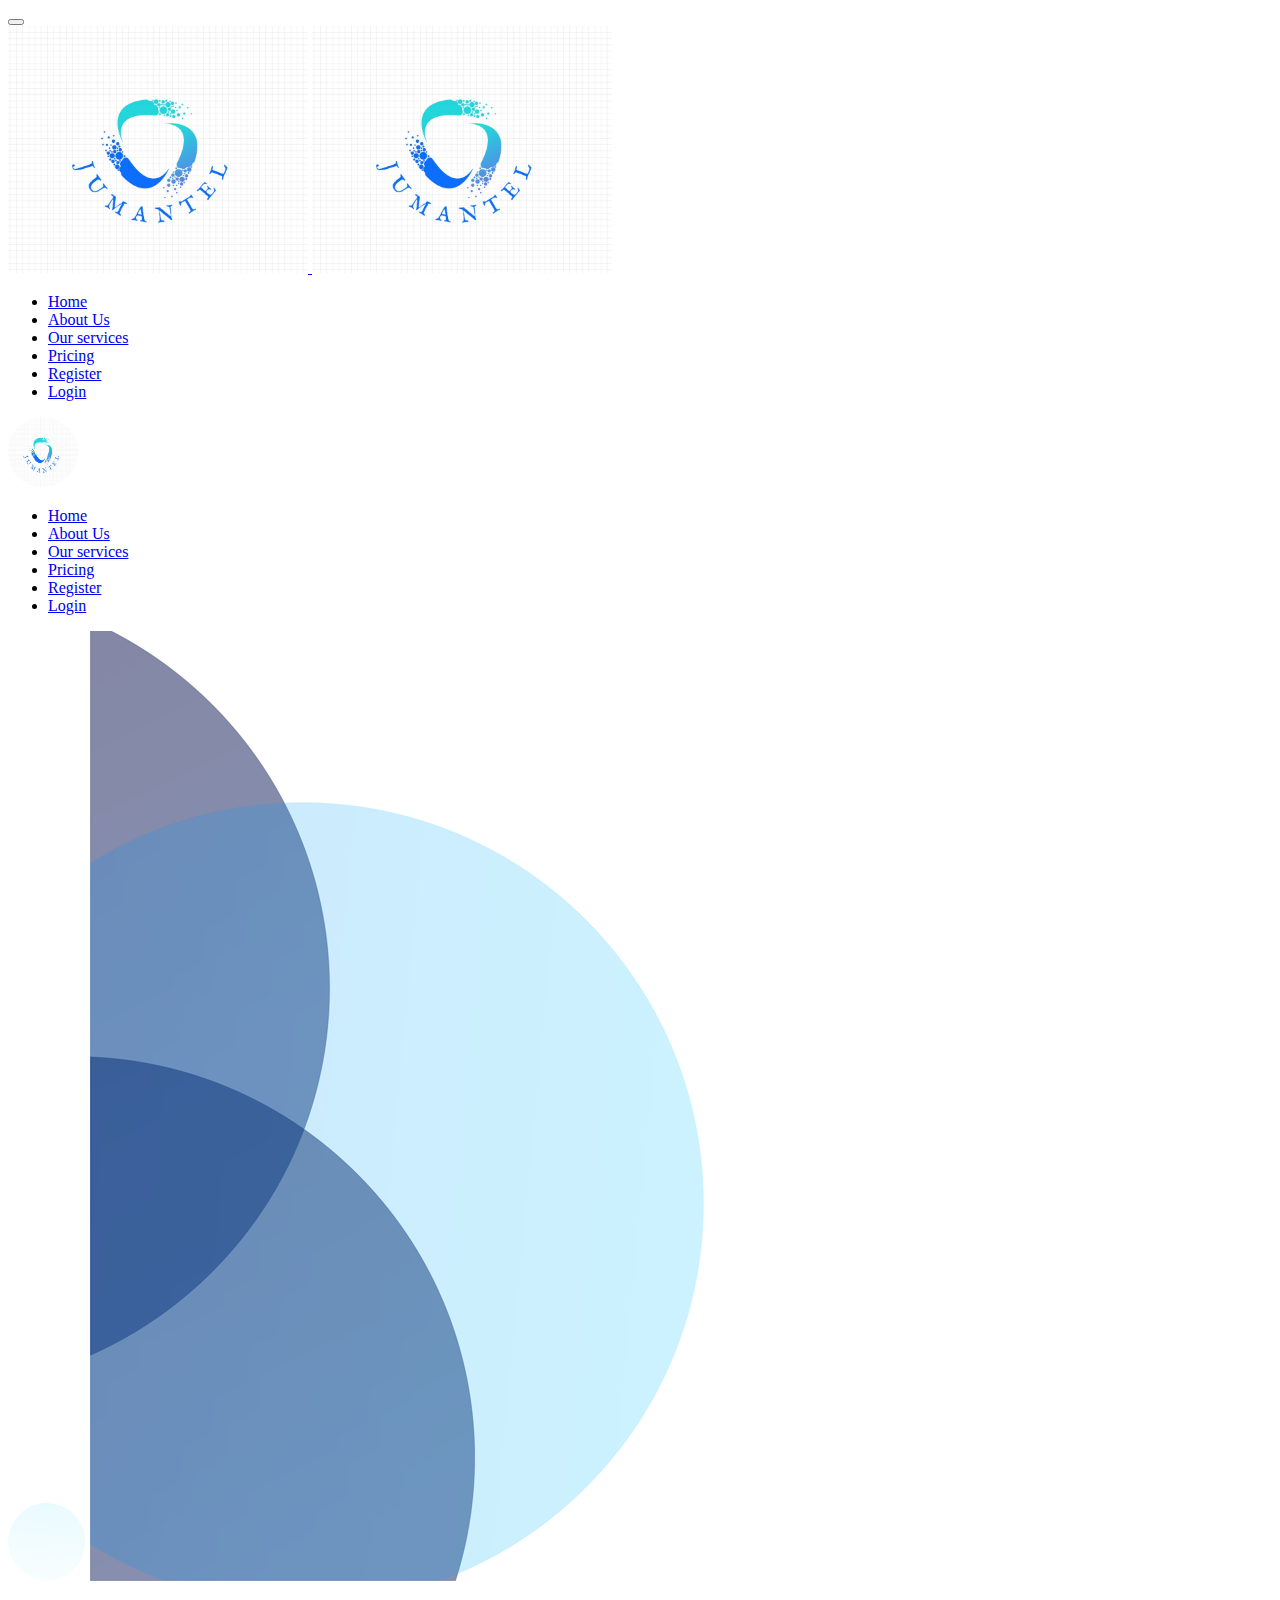
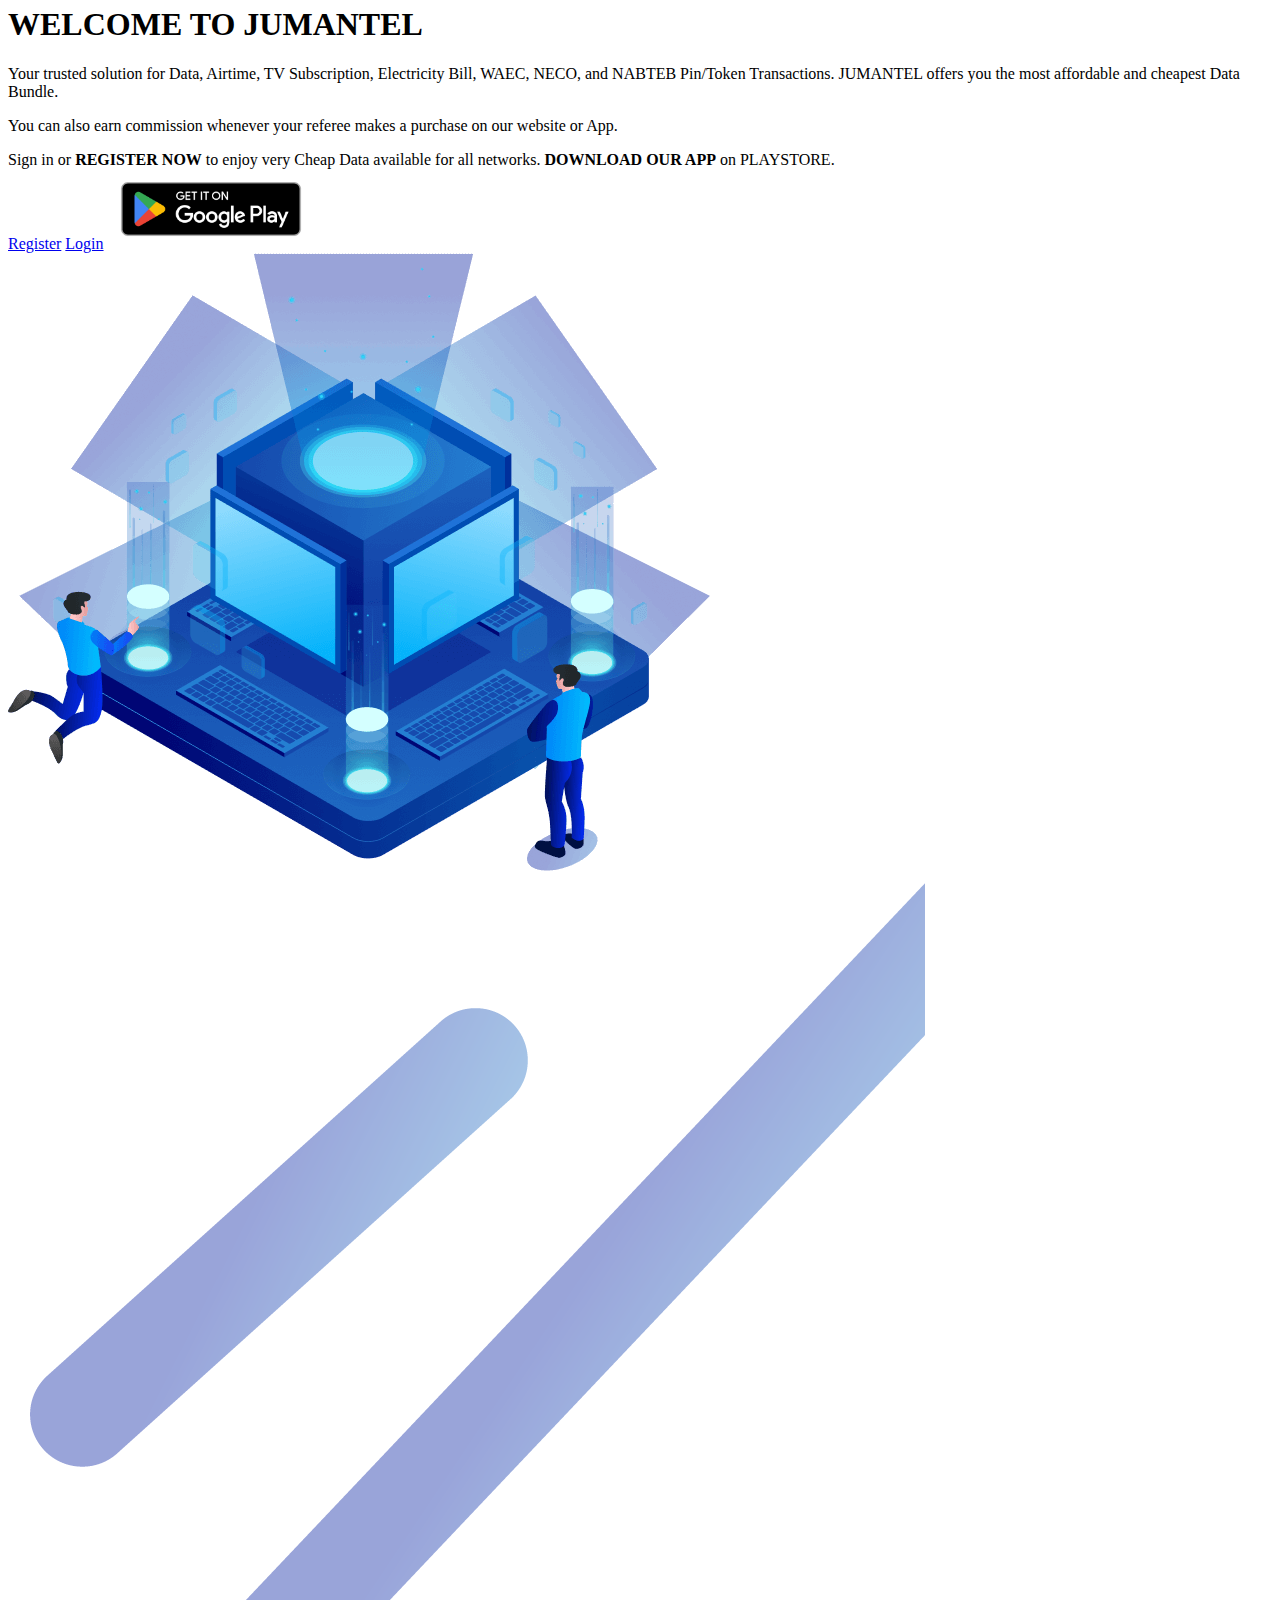
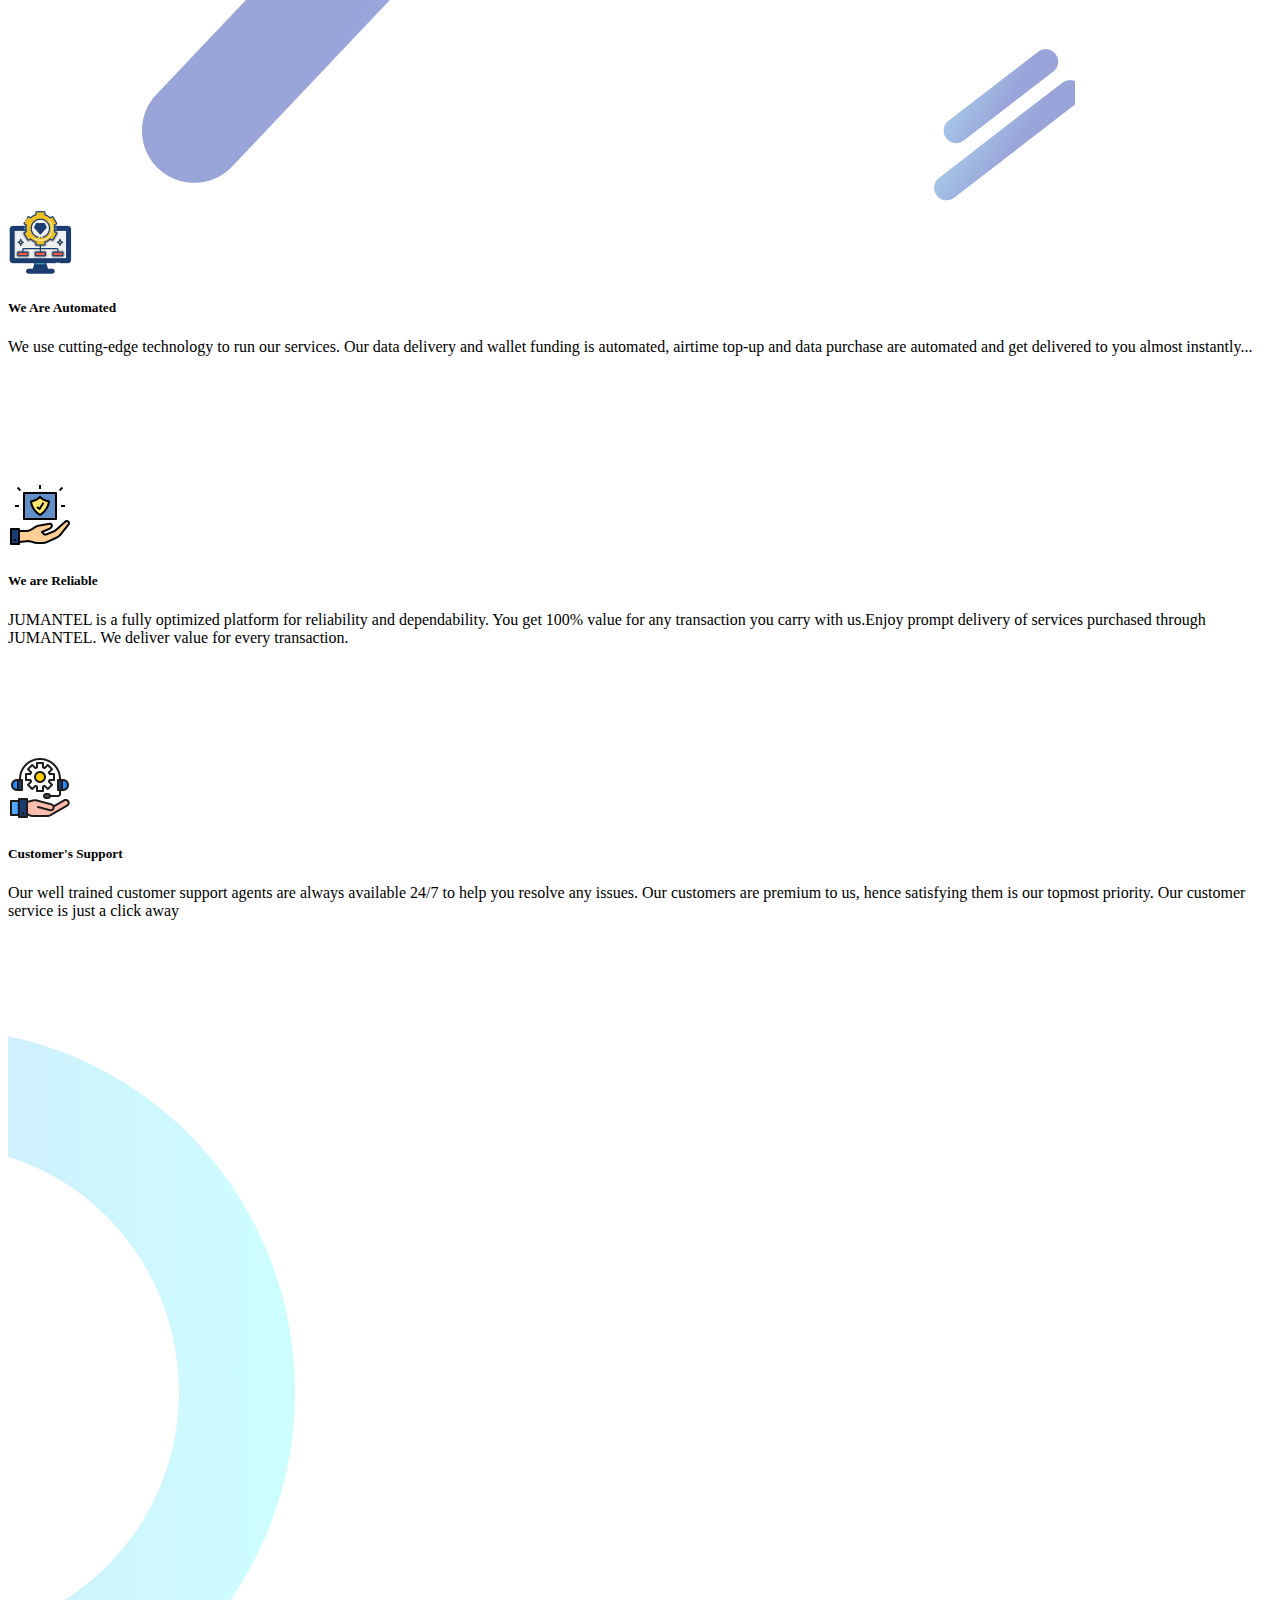
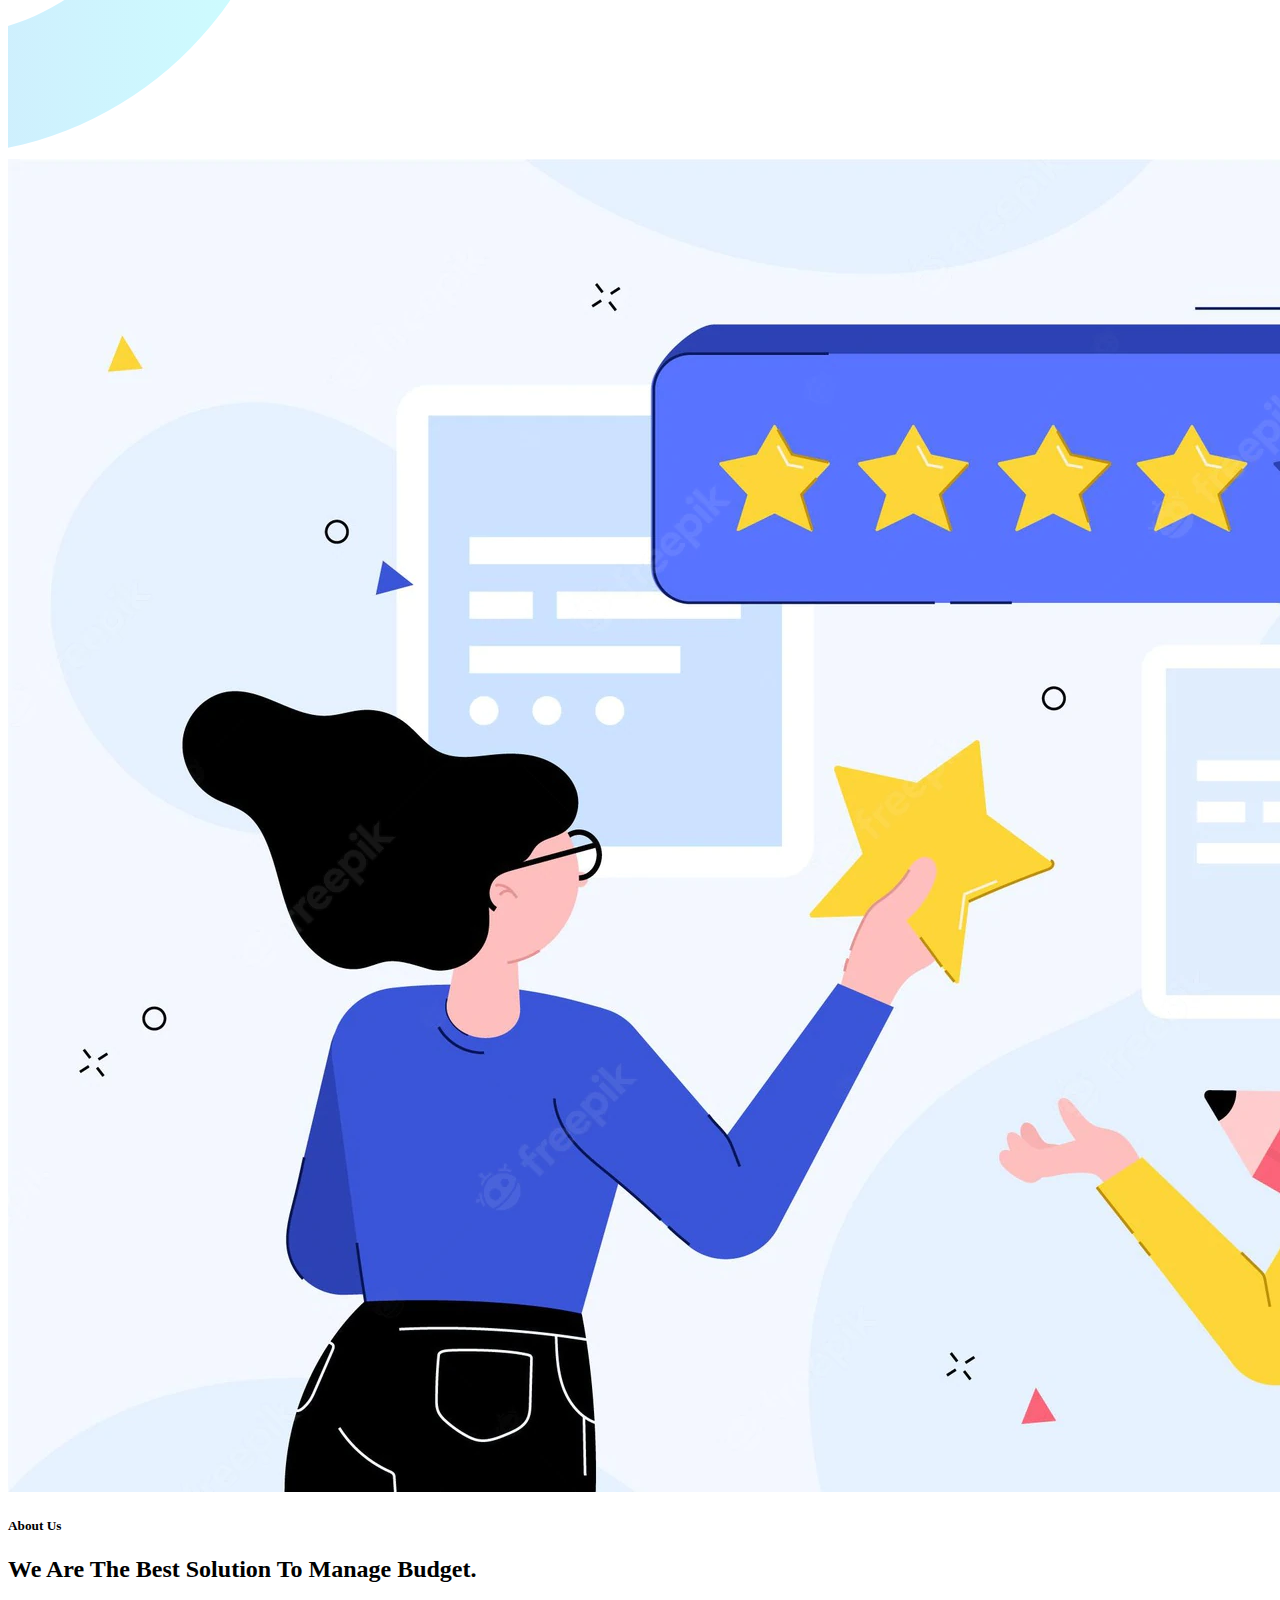
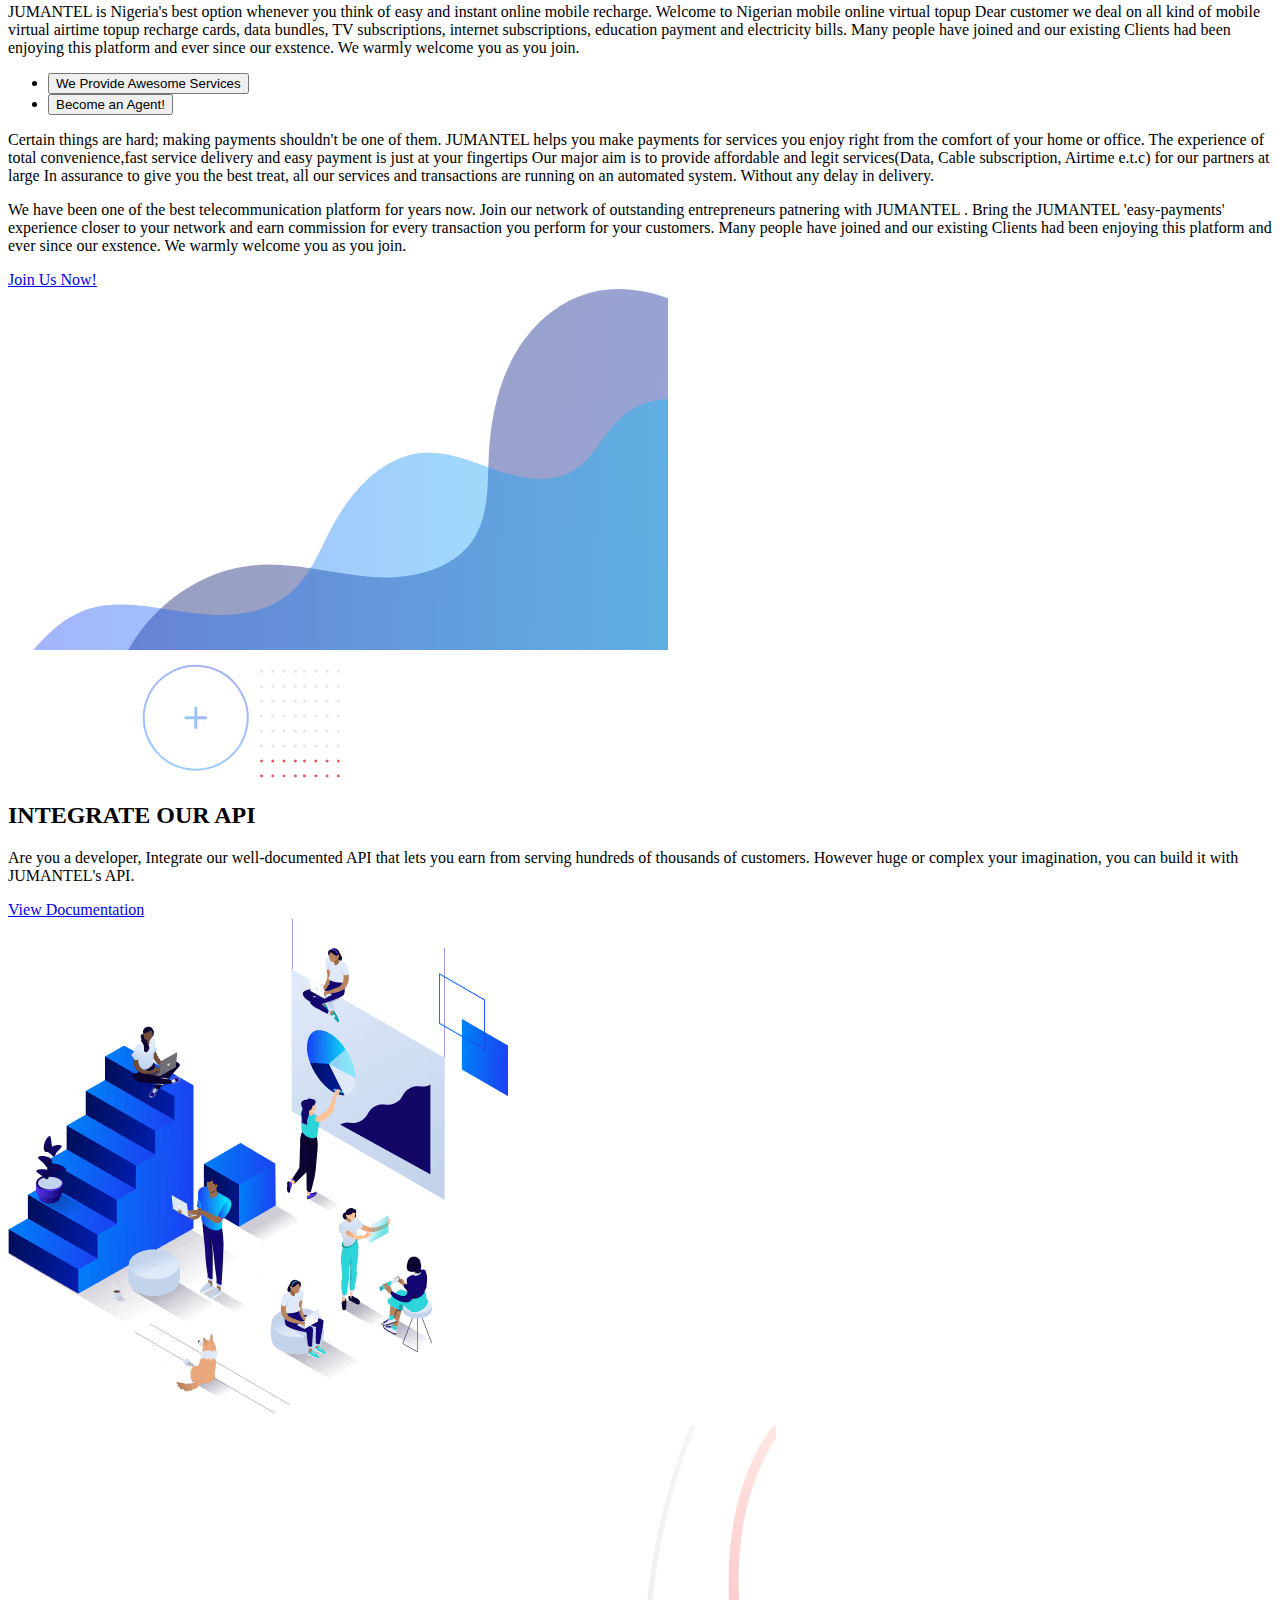
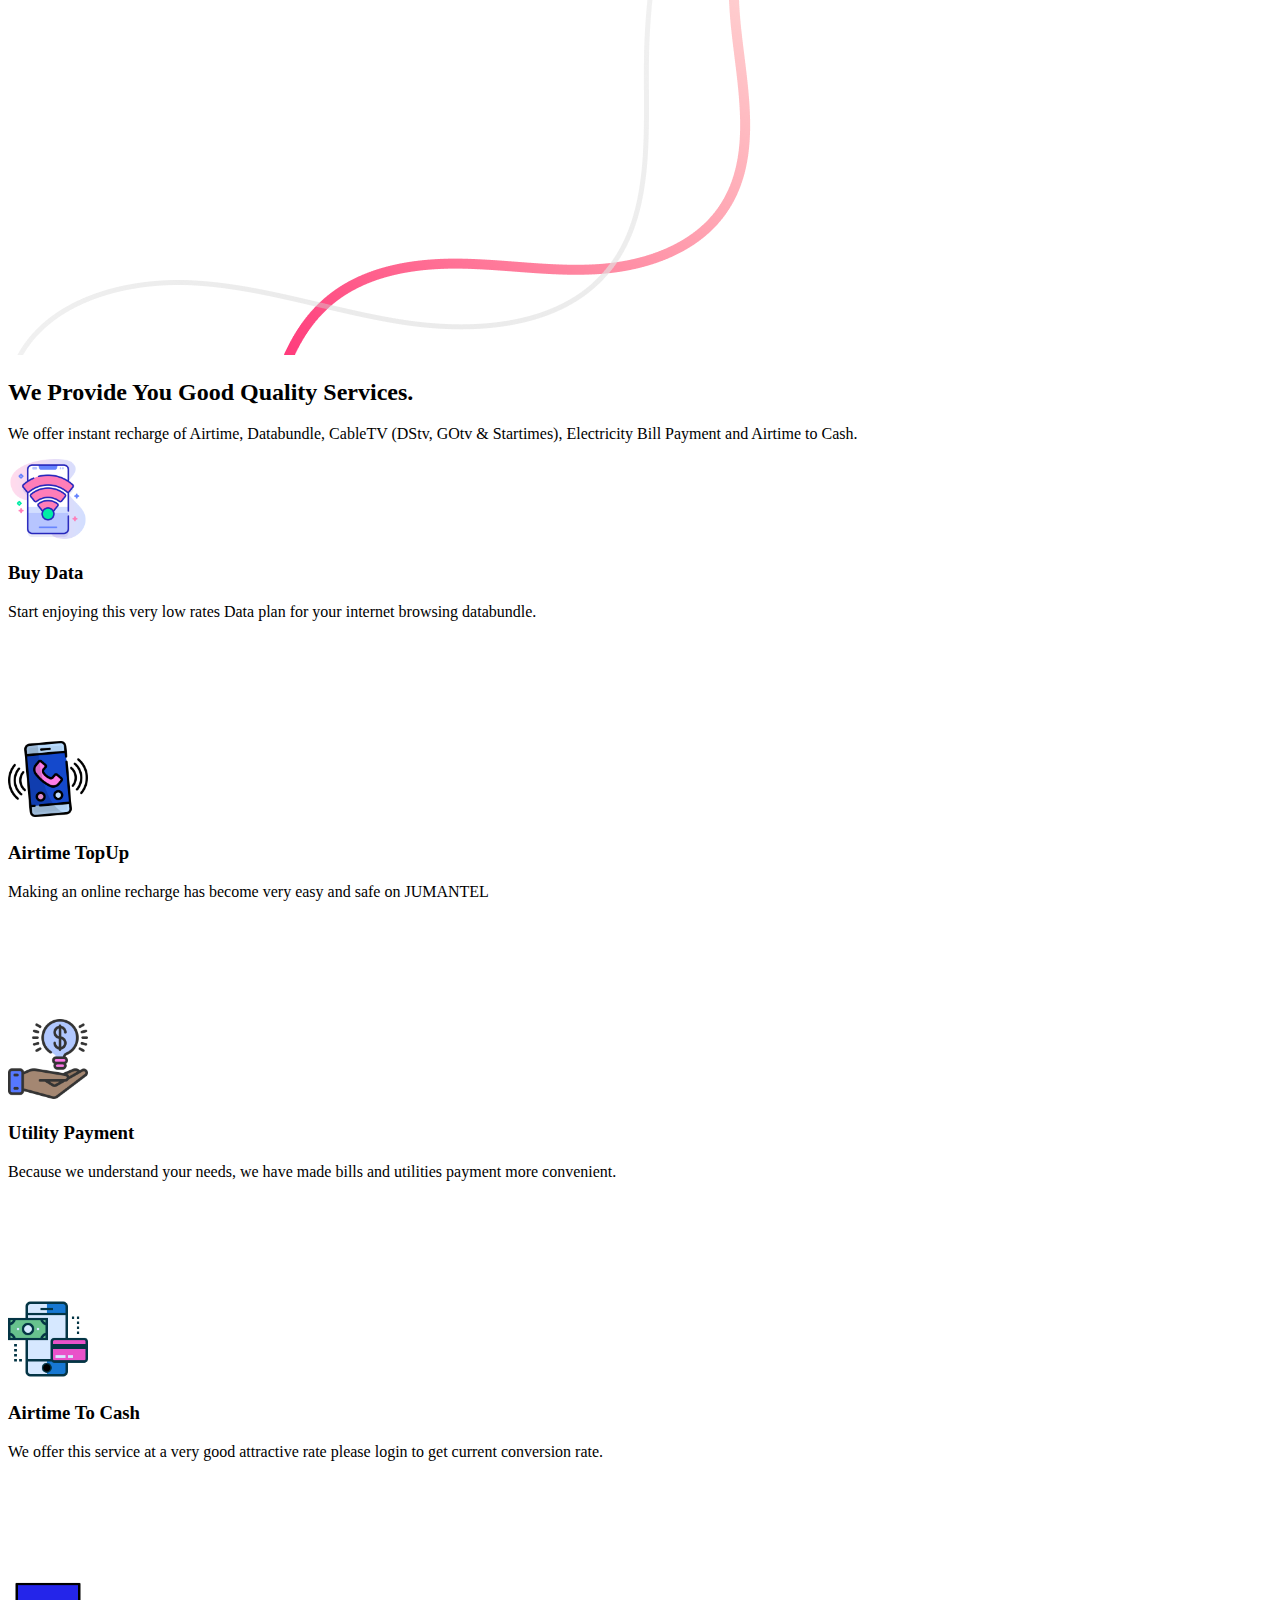
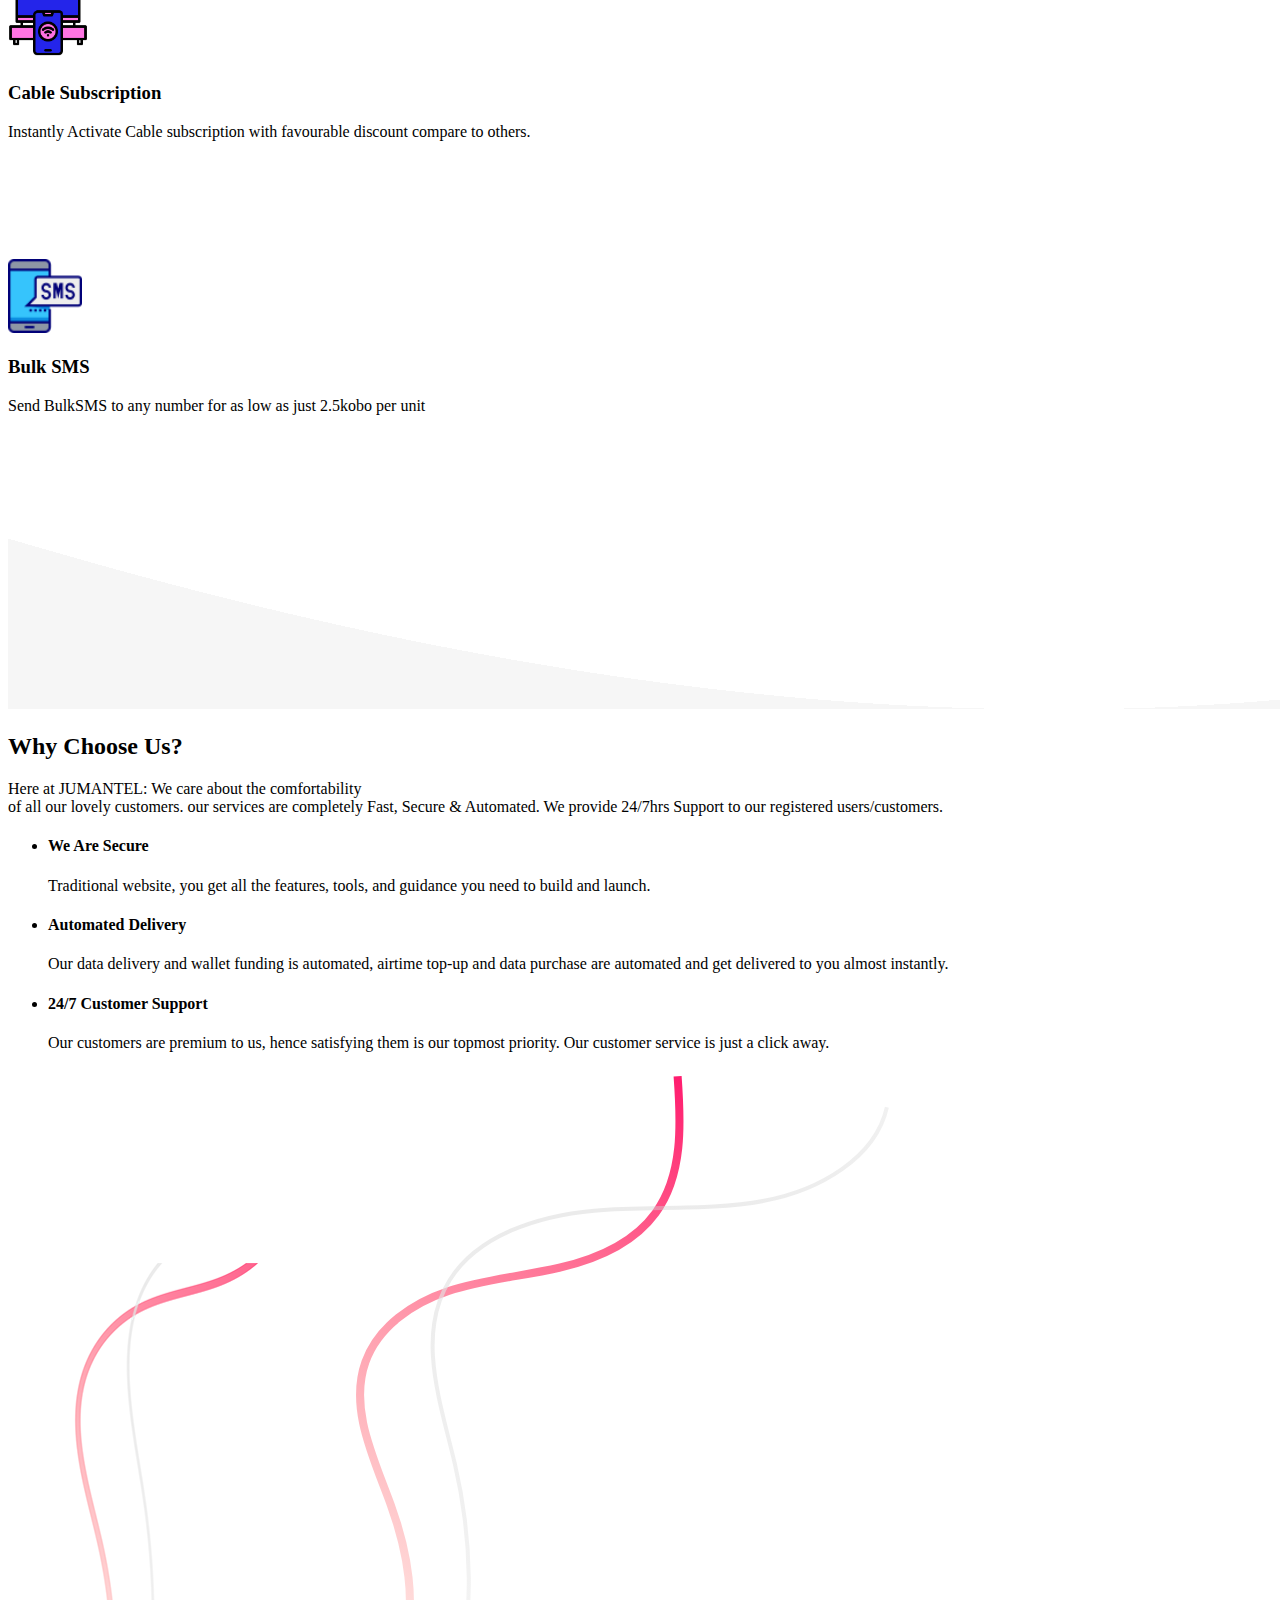
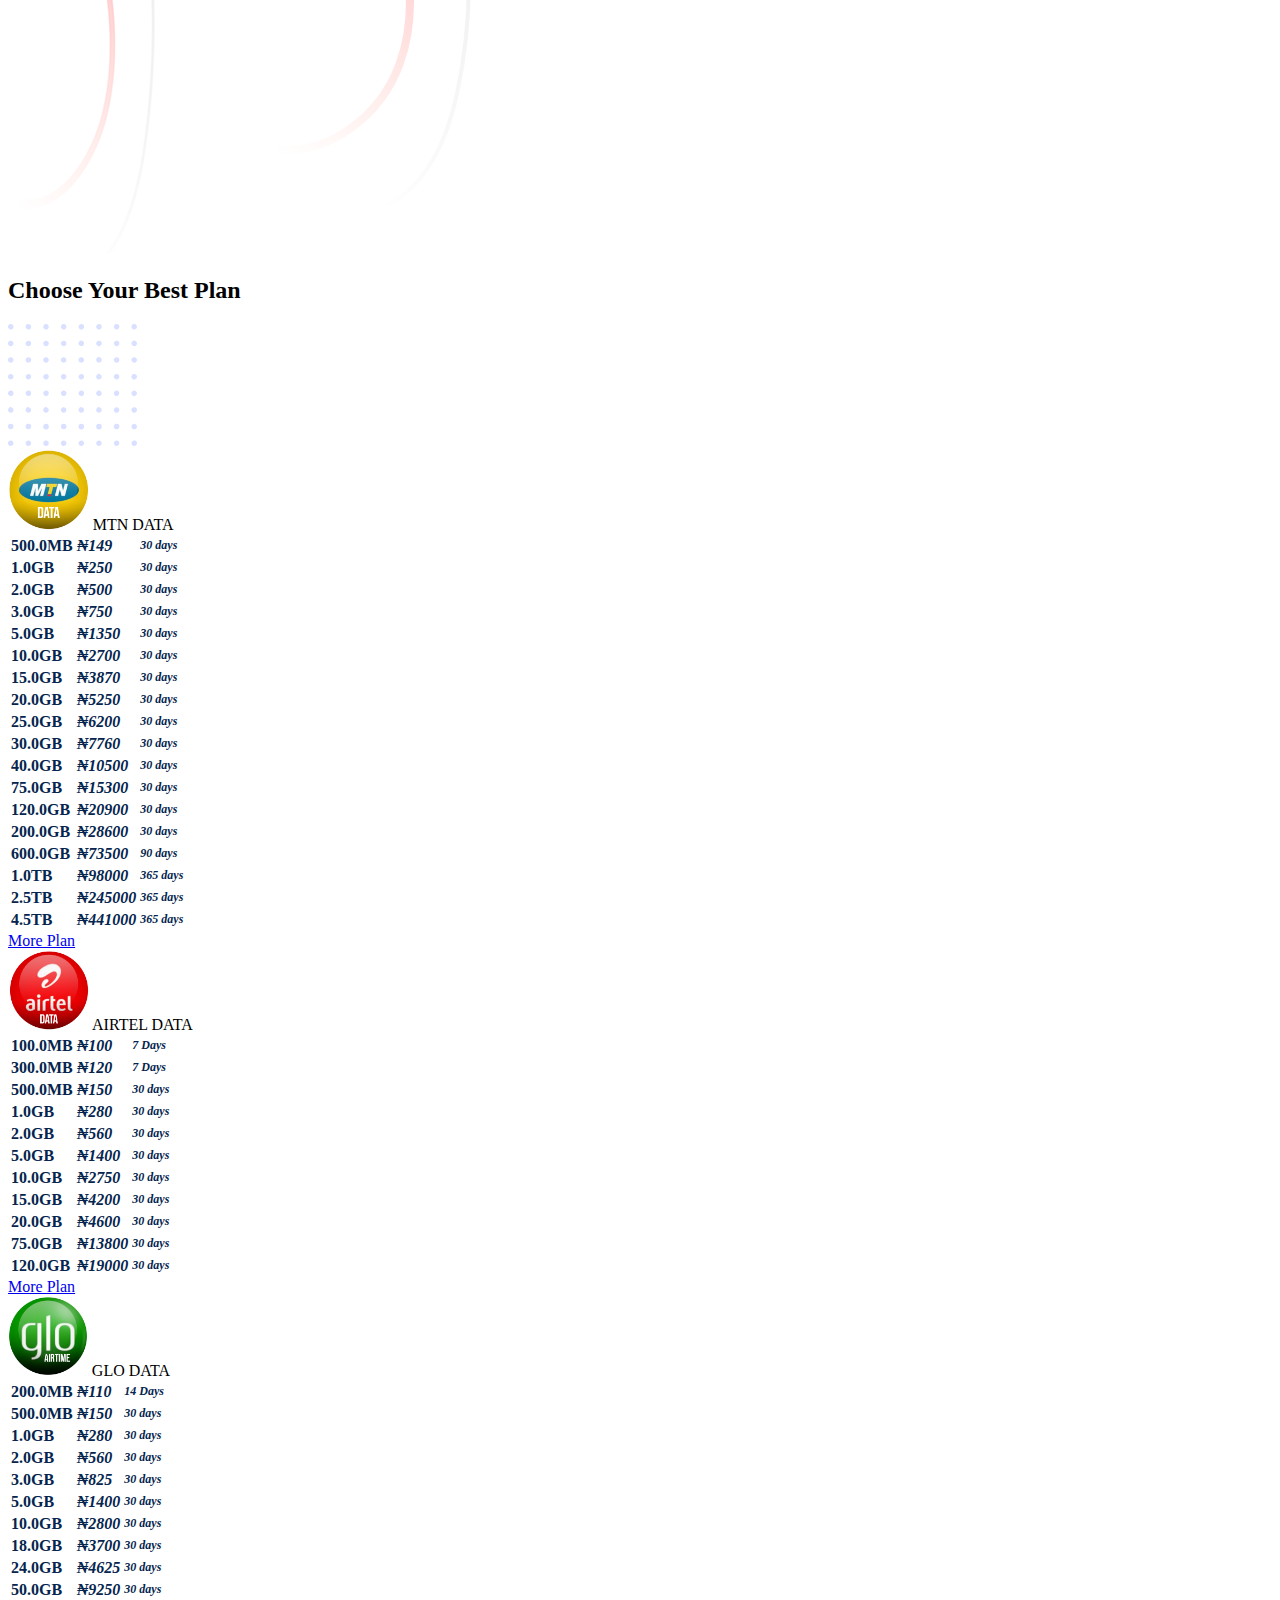
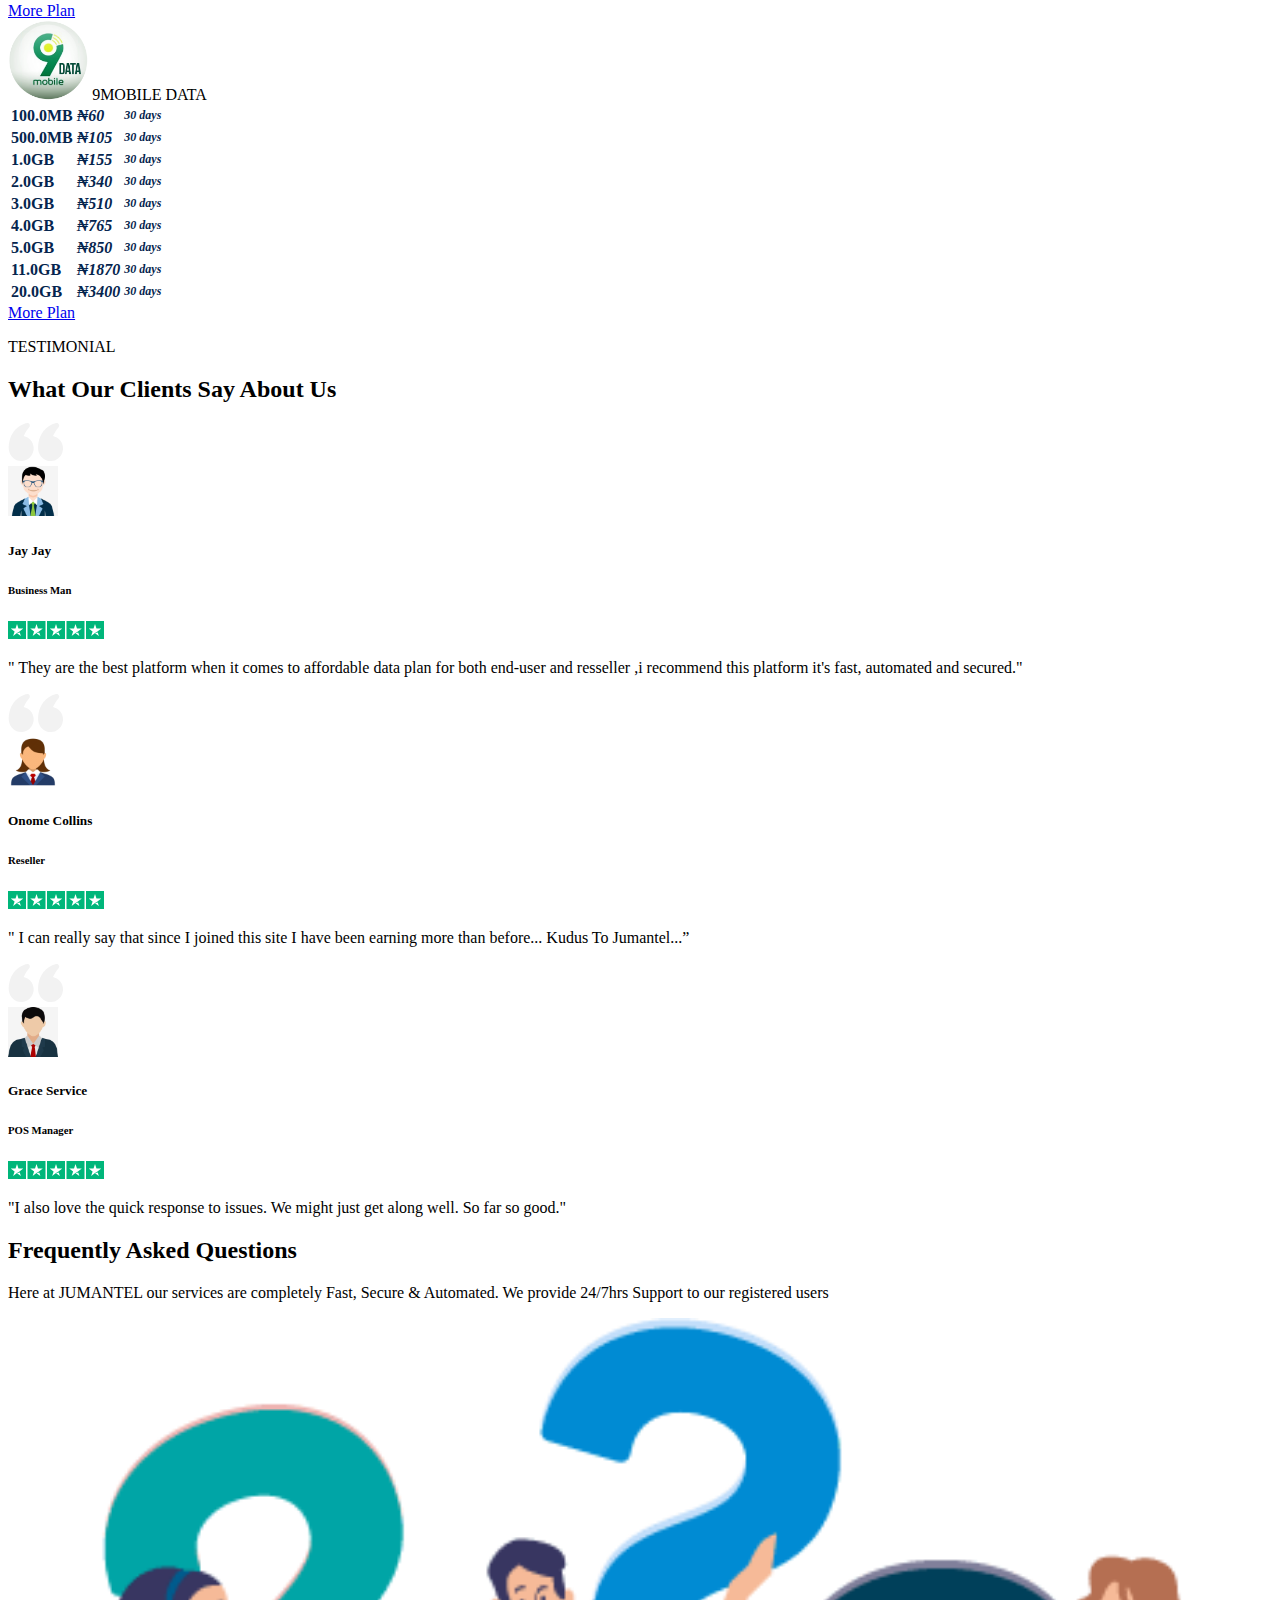
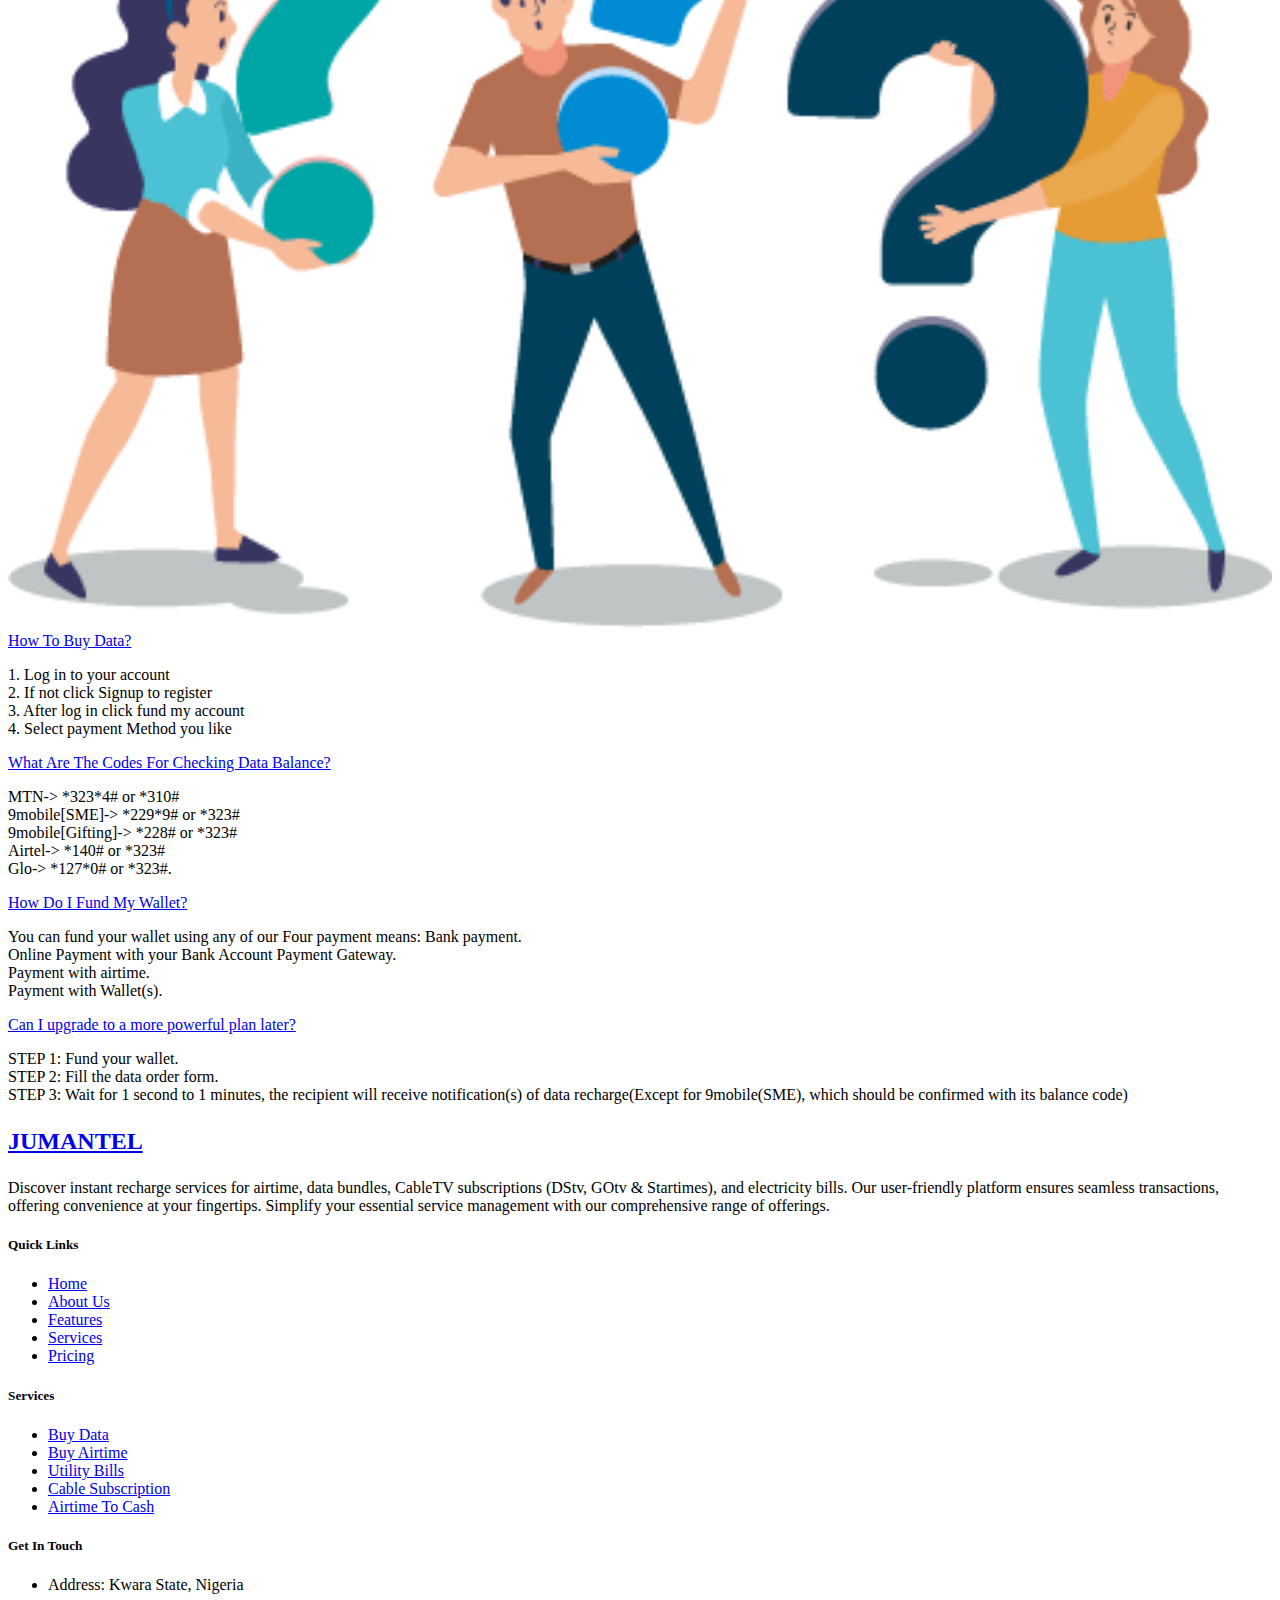
==== commit 335adb79: "Update index.html" ====
--- a/index.html
+++ b/index.html
@@ -58,9 +58,13 @@
                     <div class="nav-menu bg-white">
                         <div class="row align-items-center">
                             <div class="col-lg-2 col-6">
-                                <div class="logo-wrapper">
-                                     <a href="/" class="logo-black"><img style="width: 70px; height: 70px; border-radius: 50%;" src="images/icon.png" alt="JUMANTEL" class="logo"></a>
-                                    <a href="/" class="logo-white"><img style="width: 70px; height: 70px; border-radius: 50%;" src="images/icon.png" alt="JUMANTEL" class="logo"></a>
+                                 <div class="logo-wrapper">
+                                    <a href="/" class="logo-black">
+                                        <img style="width: 300px; height: auto;" src="images/icon.png" alt="JUMANTEL" class="logo">
+                                    </a>
+                                    <a href="/" class="logo-white">
+                                        <img style="width: 300px; height: auto;" src="images/icon.png" alt="JUMANTEL" class="logo">
+                                    </a>
                                 </div>
                             </div>
                             <div class="col-xl-8 col-lg-7 d-none d-lg-block">
